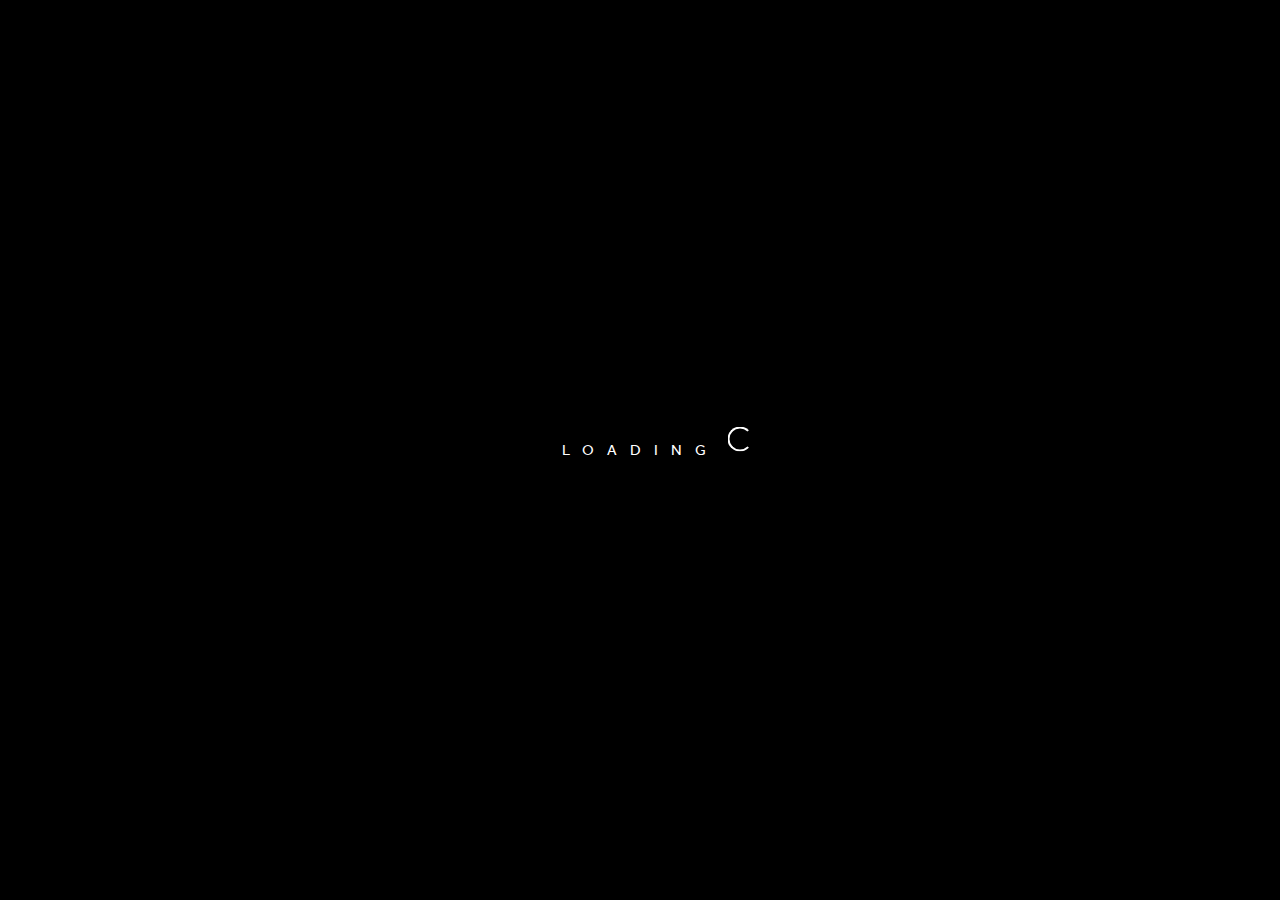
==== gallery_grid_icons.html @ 1e4414eb "JD: First commit" ====
<!DOCTYPE HTML>
<!--[if lt IE 7]>      <html class="no-js lt-ie9 lt-ie8 lt-ie7"> <![endif]-->
<!--[if IE 7]>         <html class="no-js lt-ie9 lt-ie8"> <![endif]-->
<!--[if IE 8]>         <html class="no-js lt-ie9"> <![endif]-->
<!--[if gt IE 8]><!--> <html class="no-js"> <!--<![endif]-->

<!-- Begin Head -->
<head>

    <meta charset="utf-8">
    <title>Uno Photography</title>

    <!-- Begin Meta Tags -->
    <meta name="viewport" content="width=device-width, initial-scale=1.0, maximum-scale=1.0, user-scalable=no" />
    <meta name="description" content="A Photography Template by CodeSymbol"/>
    <meta name="keywords" content="HTML, CSS, JavaScript, Responsive, Photography"/>
    <meta name="author" content="CodeSymbol"/>
    <!-- End Meta Tags -->

    <link rel="icon" href="images/favicon.ico" />

    <!-- Begin Stylesheets -->
    <link type="text/css" rel="stylesheet" href="css/reset.css">
    <link type="text/css" rel="stylesheet" href="includes/entypo/style.css">
    <link type="text/css" rel="stylesheet" href="includes/icomoon/style.css">
    <link type="text/css" rel="stylesheet" href="includes/font_awesome/font-awesome.css">
    <link type="text/css" rel="stylesheet" href="includes/cosy/style.css">
    <link type="text/css" rel="stylesheet" href="js/jquery-ui/jquery-ui-1.10.3.custom.min.css">
    <link type="text/css" rel="stylesheet" href="js/flexslider/style.css">
    <link type="text/css" rel="stylesheet" href="js/Magnific-Popup/magnific-popup.css">
    <link type="text/css" rel="stylesheet" href="js/mb.YTPlayer/css/YTPlayer.css">
    <link type="text/css" rel="stylesheet" href="css/animate.min.css">
    <link type="text/css" rel="stylesheet" href="css/dark.css">
    <!-- End Stylesheets -->


</head>
<!-- End Head -->


<!-- Begin Body -->
<body>

    <!-- Begin Loader -->
    <div class="loader" data-background-color="#000000" data-text-color="#ffffff">
        <p>LOADING</p>
        <span class="circle"></span>
    </div>
    <!-- End Loader -->

    <!-- Begin Header -->
    <header>

        <a href="index.html" class="logo-container">
            <p>TILTED TRIPODS</p>
        </a>

        <nav>
            <ul>
                <li>
                    <a href="index.html" class="active">HOME</a>
                </li>
                <li>
                    <a href="gallery_grid_icons.html">
                        PORTFOLIO
                    </a>
                </li>
                <li><a href="page_about_us.html">ABOUT US</a></li>
                <li>
                    <a href="#">
                        PACKAGES
                    </a>
                </li>
                <li>
                    <a href="page_shortcodes.html">SHORTCODES</a>
                </li>
            </ul>
        </nav>

        <a href="#" class="mobile-navigation icon3-list2"></a>

    </header>
    <!-- End Header -->


    <!-- Begin Content -->
    <div class="main-container with-padding">

        <!-- Begin Wrapper -->
        <div class="wrapper">

            <!-- Begin Inner Wrapper -->
            <div class="inner-wrapper">

                <!-- Begin Gallery -->
                <div class="gallery-images grid style-icons high-space">

                    <div class="row">

                        <div class="col full">

                            <div class="filters clearfix">

                                <p>FILTERS</p>
                                <a href="#" data-filter="*" class="active">ALL</a>
                                <a href="#" data-filter=".filter-indoors">STUDIO</a>
                                <a href="#" data-filter=".filter-outdoors">OUTDOORS</a>
                                <a href="#" data-filter=".filter-models">TODDLERS</a>
                                <a href="#" data-filter=".filter-portraits">NEWBORN</a>

                            </div>
                            
                        </div>

                    </div>

                    <div class="images clearfix cols-4">

                        <div class="img filter-outdoors filter-models filter-fashion">

                            <div class="img-cont">
                                
                                <img class="lazy" data-original="images/portfolio/photo7.jpg" alt="" data-width="470" data-height="375">

                                <div class="overlay">

                                    <a href="images/portfolio/photo7.jpg" class="preview icon4-eyeball5" rel="gallery"></a>
                                    <span class="separator"></span>
                                    <a href="#" class="love icon1-heart-empty"></a>
                                    <a href="#" class="love-2 icon1-heart"></a>

                                </div>

                            </div>

                        </div>

                        <div class="img filter-indoors filter-models">

                            <div class="img-cont">

                                <img class="lazy" data-original="images/portfolio/photo1.jpg" alt="" data-width="470" data-height="375">

                                <div class="overlay">

                                    <a href="images/portfolio/photo1.jpg" class="preview icon4-eyeball5" rel="gallery"></a>
                                    <span class="separator"></span>
                                    <a href="#" class="love icon1-heart-empty"></a>
                                    <a href="#" class="love-2 icon1-heart"></a>

                                </div>

                            </div>

                        </div>

                        <div class="img filter-indoors filter-models">

                            <div class="img-cont">
                                
                                <img class="lazy" data-original="images/portfolio/photo2.jpg" alt="" data-width="470" data-height="375">

                                <div class="overlay">

                                    <a href="images/portfolio/photo2.jpg" class="preview icon4-eyeball5" rel="gallery"></a>
                                    <span class="separator"></span>
                                    <a href="#" class="love icon1-heart-empty"></a>
                                    <a href="#" class="love-2 icon1-heart"></a>

                                </div>

                            </div>

                        </div>

                        <div class="img filter-outdoors">

                            <div class="img-cont">
                                
                                <img class="lazy" data-original="images/portfolio/photo3.jpg" alt="" data-width="470" data-height="375">

                                <div class="overlay">

                                    <a href="images/portfolio/photo3.jpg" class="preview icon4-eyeball5" rel="gallery"></a>
                                    <span class="separator"></span>
                                    <a href="#" class="love icon1-heart-empty"></a>
                                    <a href="#" class="love-2 icon1-heart"></a>

                                </div>

                            </div>

                        </div>

                        <div class="img filter-indoors filter-models">

                            <div class="img-cont">
                                
                                <img class="lazy" data-original="images/portfolio/photo4.jpg" alt="" data-width="470" data-height="375">

                                <div class="overlay">

                                    <a href="images/portfolio/photo4.jpg" class="preview icon4-eyeball5" rel="gallery"></a>
                                    <span class="separator"></span>
                                    <a href="#" class="love icon1-heart-empty"></a>
                                    <a href="#" class="love-2 icon1-heart"></a>

                                </div>

                            </div>

                        </div>

                        <div class="img filter-indoors filter-models">

                            <div class="img-cont">
                                
                                <img class="lazy" data-original="images/portfolio/photo5.jpg" alt="" data-width="470" data-height="375">

                                <div class="overlay">

                                    <a href="images/portfolio/photo5.jpg" class="preview icon4-eyeball5" rel="gallery"></a>
                                    <span class="separator"></span>
                                    <a href="#" class="love icon1-heart-empty"></a>
                                    <a href="#" class="love-2 icon1-heart"></a>

                                </div>

                            </div>

                        </div>

                        <div class="img filter-indoors filter-portraits">

                            <div class="img-cont">
                                
                                <img class="lazy" data-original="images/portfolio/photo6.jpg" alt="" data-width="470" data-height="375">

                                <div class="overlay">

                                    <a href="images/portfolio/photo6.jpg" class="preview icon4-eyeball5" rel="gallery"></a>
                                    <span class="separator"></span>
                                    <a href="#" class="love icon1-heart-empty"></a>
                                    <a href="#" class="love-2 icon1-heart"></a>

                                </div>

                            </div>

                        </div>

                    </div>

                </div>
                <!-- End Gallery -->

            </div>
            <!-- End Inner Wrapper -->

        </div>
        <!-- End Wrapper -->

    </div>
    <!-- End Content -->


    <!-- Begin Footer -->
    <footer>

        <p class="copyrights">© UNO PHOTOGRAPHY | ALL RIGHTS RESERVED</p>

        <div class="social-networks clearfix">
            <a href="#">
                <span>FACEBOOK</span>
                <i class="facebook-icon icon1-facebook"></i>
            </a>
            <a href="#">
                <span>TWITTER</span>
                <i class="twitter-icon icon1-twitter"></i>
            </a>
            <a href="#">
                <span>PINTEREST</span>
                <i class="pinterest-icon icon3-pinterest"></i>
            </a>
            <a href="#">
                <span>INSTAGRAM</span>
                <i class="instagram-icon icon3-instagram"></i>
            </a>
        </div>

    </footer>
    <!-- End Footer -->


    <!-- Begin JavaScript -->
    <script type="text/javascript" src="js/jquery-1.11.3.min.js"></script>
    <script type="text/javascript" src="js/migrate-1.2.1.min.js"></script>
    <script type="text/javascript" src="js/modernizr-respond.js"></script>
<script type="text/javascript" src="js/cookie.js"></script>
    <script type="text/javascript" src="js/retina.js"></script>
    <script type="text/javascript" src="js/jquery-ui/jquery-ui.min.js"></script>
    <script type="text/javascript" src="js/scrollTo-min.js"></script>
    <script type="text/javascript" src="js/easing.1.3.js"></script>
    <script type="text/javascript" src="js/appear.js"></script>
    <script type="text/javascript" src="js/imagesloaded.pkgd.min.js"></script>
    <script type="text/javascript" src="js/jflickrfeed.min.js"></script>
    <script type="text/javascript" src="js/flexslider/flexslider.min.js"></script>
    <script type="text/javascript" src="js/isotope.min.js"></script>
    <script type="text/javascript" src="js/queryloader2.min.js"></script>
    <script type="text/javascript" src="js/gmap.min.js"></script>
    <script type="text/javascript" src="js/nicescroll.min.js"></script>
    <script type="text/javascript" src="js/fitvids.js"></script>
    <script type="text/javascript" src="js/Magnific-Popup/magnific-popup.min.js"></script>
    <script type="text/javascript" src="js/mb.YTPlayer/inc/mb.YTPlayer.js"></script>
    <script type="text/javascript" src="js/mousewheel.min.js"></script>
    <script type="text/javascript" src="js/lazyload.min.js"></script>
    <script type="text/javascript" src="js/scripts.js"></script>
    <!-- End JavaScript -->


</body>
<!-- End Body -->

</html>
---- includes/entypo/style.css ----
@font-face {
	font-family: 'entypo';
	src:url('fonts/entypo.eot');
	src:url('fonts/entypo.eot?#iefix') format('embedded-opentype'),
		url('fonts/entypo.ttf') format('truetype'),
		url('fonts/entypo.woff') format('woff'),
		url('fonts/entypo.svg#entypo') format('svg');
	font-weight: normal;
	font-style: normal;
}

[class^="icon3-"], [class*=" icon3-"] {
	font-family: 'entypo';
	speak: none;
	font-style: normal;
	font-weight: normal;
	font-variant: normal;
	text-transform: none;
	line-height: 1;

	/* Better Font Rendering =========== */
	-webkit-font-smoothing: antialiased;
	-moz-osx-font-smoothing: grayscale;
}

.icon3-phone:before {
	content: "\e603";
}
.icon3-mobile:before {
	content: "\e604";
}
.icon3-mouse:before {
	content: "\e605";
}
.icon3-directions:before {
	content: "\e606";
}
.icon3-mail:before {
	content: "\e607";
}
.icon3-paperplane:before {
	content: "\e608";
}
.icon3-pencil:before {
	content: "\e609";
}
.icon3-feather:before {
	content: "\e60a";
}
.icon3-paperclip:before {
	content: "\e60b";
}
.icon3-drawer:before {
	content: "\e60c";
}
.icon3-reply:before {
	content: "\e60d";
}
.icon3-reply-all:before {
	content: "\e60e";
}
.icon3-forward:before {
	content: "\e60f";
}
.icon3-user:before {
	content: "\e610";
}
.icon3-users:before {
	content: "\e611";
}
.icon3-user-add:before {
	content: "\e612";
}
.icon3-vcard:before {
	content: "\e613";
}
.icon3-export:before {
	content: "\e614";
}
.icon3-location:before {
	content: "\e615";
}
.icon3-map:before {
	content: "\e616";
}
.icon3-compass:before {
	content: "\e617";
}
.icon3-location2:before {
	content: "\e618";
}
.icon3-target:before {
	content: "\e619";
}
.icon3-share:before {
	content: "\e61a";
}
.icon3-sharable:before {
	content: "\e61b";
}
.icon3-heart:before {
	content: "\e61c";
}
.icon3-heart2:before {
	content: "\e61d";
}
.icon3-star:before {
	content: "\e61e";
}
.icon3-star2:before {
	content: "\e61f";
}
.icon3-thumbs-up:before {
	content: "\e620";
}
.icon3-thumbs-down:before {
	content: "\e621";
}
.icon3-chat:before {
	content: "\e622";
}
.icon3-comment:before {
	content: "\e623";
}
.icon3-quote:before {
	content: "\e624";
}
.icon3-house:before {
	content: "\e625";
}
.icon3-popup:before {
	content: "\e626";
}
.icon3-search:before {
	content: "\e627";
}
.icon3-flashlight:before {
	content: "\e628";
}
.icon3-printer:before {
	content: "\e629";
}
.icon3-bell:before {
	content: "\e62a";
}
.icon3-link:before {
	content: "\e62b";
}
.icon3-flag:before {
	content: "\e62c";
}
.icon3-cog:before {
	content: "\e62d";
}
.icon3-tools:before {
	content: "\e62e";
}
.icon3-trophy:before {
	content: "\e62f";
}
.icon3-tag:before {
	content: "\e630";
}
.icon3-camera:before {
	content: "\e631";
}
.icon3-megaphone:before {
	content: "\e632";
}
.icon3-moon:before {
	content: "\e633";
}
.icon3-palette:before {
	content: "\e634";
}
.icon3-leaf:before {
	content: "\e635";
}
.icon3-music:before {
	content: "\e636";
}
.icon3-music2:before {
	content: "\e637";
}
.icon3-new:before {
	content: "\e638";
}
.icon3-graduation:before {
	content: "\e639";
}
.icon3-book:before {
	content: "\e63a";
}
.icon3-newspaper:before {
	content: "\e63b";
}
.icon3-bag:before {
	content: "\e63c";
}
.icon3-airplane:before {
	content: "\e63d";
}
.icon3-lifebuoy:before {
	content: "\e63e";
}
.icon3-eye:before {
	content: "\e63f";
}
.icon3-clock:before {
	content: "\e640";
}
.icon3-microphone:before {
	content: "\e641";
}
.icon3-calendar:before {
	content: "\e642";
}
.icon3-bolt:before {
	content: "\e643";
}
.icon3-thunder:before {
	content: "\e644";
}
.icon3-droplet:before {
	content: "\e645";
}
.icon3-cd:before {
	content: "\e646";
}
.icon3-briefcase:before {
	content: "\e647";
}
.icon3-air:before {
	content: "\e648";
}
.icon3-hourglass:before {
	content: "\e649";
}
.icon3-gauge:before {
	content: "\e64a";
}
.icon3-language:before {
	content: "\e64b";
}
.icon3-network:before {
	content: "\e64c";
}
.icon3-key:before {
	content: "\e64d";
}
.icon3-battery:before {
	content: "\e64e";
}
.icon3-bucket:before {
	content: "\e64f";
}
.icon3-magnet:before {
	content: "\e650";
}
.icon3-drive:before {
	content: "\e651";
}
.icon3-cup:before {
	content: "\e652";
}
.icon3-rocket:before {
	content: "\e653";
}
.icon3-brush:before {
	content: "\e654";
}
.icon3-suitcase:before {
	content: "\e602";
}
.icon3-cone:before {
	content: "\e655";
}
.icon3-earth:before {
	content: "\e656";
}
.icon3-keyboard:before {
	content: "\e657";
}
.icon3-browser:before {
	content: "\e658";
}
.icon3-publish:before {
	content: "\e659";
}
.icon3-progress-3:before {
	content: "\e65a";
}
.icon3-progress-2:before {
	content: "\e65b";
}
.icon3-brogress-1:before {
	content: "\e65c";
}
.icon3-progress-0:before {
	content: "\e65d";
}
.icon3-sun:before {
	content: "\e65e";
}
.icon3-sun2:before {
	content: "\e65f";
}
.icon3-adjust:before {
	content: "\e660";
}
.icon3-code:before {
	content: "\e661";
}
.icon3-screen:before {
	content: "\e662";
}
.icon3-infinity:before {
	content: "\e663";
}
.icon3-light-bulb:before {
	content: "\e664";
}
.icon3-credit-card:before {
	content: "\e665";
}
.icon3-database:before {
	content: "\e666";
}
.icon3-voicemail:before {
	content: "\e667";
}
.icon3-clipboard:before {
	content: "\e668";
}
.icon3-cart:before {
	content: "\e669";
}
.icon3-box:before {
	content: "\e66a";
}
.icon3-ticket:before {
	content: "\e66b";
}
.icon3-rss:before {
	content: "\e66c";
}
.icon3-signal:before {
	content: "\e66d";
}
.icon3-thermometer:before {
	content: "\e66e";
}
.icon3-droplets:before {
	content: "\e66f";
}
.icon3-uniE670:before {
	content: "\e670";
}
.icon3-statistics:before {
	content: "\e671";
}
.icon3-pie:before {
	content: "\e672";
}
.icon3-bars:before {
	content: "\e673";
}
.icon3-graph:before {
	content: "\e674";
}
.icon3-lock:before {
	content: "\e675";
}
.icon3-lock-open:before {
	content: "\e676";
}
.icon3-logout:before {
	content: "\e677";
}
.icon3-login:before {
	content: "\e678";
}
.icon3-checkmark:before {
	content: "\e679";
}
.icon3-cross:before {
	content: "\e67a";
}
.icon3-minus:before {
	content: "\e67b";
}
.icon3-plus:before {
	content: "\e67c";
}
.icon3-cross2:before {
	content: "\e67d";
}
.icon3-minus2:before {
	content: "\e67e";
}
.icon3-plus2:before {
	content: "\e67f";
}
.icon3-cross3:before {
	content: "\e680";
}
.icon3-minus3:before {
	content: "\e681";
}
.icon3-plus3:before {
	content: "\e682";
}
.icon3-erase:before {
	content: "\e683";
}
.icon3-blocked:before {
	content: "\e684";
}
.icon3-info:before {
	content: "\e685";
}
.icon3-info2:before {
	content: "\e686";
}
.icon3-question:before {
	content: "\e687";
}
.icon3-help:before {
	content: "\e688";
}
.icon3-warning:before {
	content: "\e689";
}
.icon3-cycle:before {
	content: "\e68a";
}
.icon3-cw:before {
	content: "\e68b";
}
.icon3-ccw:before {
	content: "\e68c";
}
.icon3-shuffle:before {
	content: "\e68d";
}
.icon3-arrow:before {
	content: "\e68e";
}
.icon3-arrow2:before {
	content: "\e68f";
}
.icon3-retweet:before {
	content: "\e690";
}
.icon3-loop:before {
	content: "\e691";
}
.icon3-history:before {
	content: "\e692";
}
.icon3-back:before {
	content: "\e693";
}
.icon3-switch:before {
	content: "\e694";
}
.icon3-list:before {
	content: "\e695";
}
.icon3-add-to-list:before {
	content: "\e696";
}
.icon3-layout:before {
	content: "\e697";
}
.icon3-list2:before {
	content: "\e698";
}
.icon3-text:before {
	content: "\e699";
}
.icon3-text2:before {
	content: "\e69a";
}
.icon3-document:before {
	content: "\e69b";
}
.icon3-docs:before {
	content: "\e69c";
}
.icon3-landscape:before {
	content: "\e69d";
}
.icon3-pictures:before {
	content: "\e69e";
}
.icon3-video:before {
	content: "\e69f";
}
.icon3-music3:before {
	content: "\e6a0";
}
.icon3-folder:before {
	content: "\e6a1";
}
.icon3-archive:before {
	content: "\e6a2";
}
.icon3-trash:before {
	content: "\e6a3";
}
.icon3-upload:before {
	content: "\e6a4";
}
.icon3-download:before {
	content: "\e6a5";
}
.icon3-disk:before {
	content: "\e6a6";
}
.icon3-install:before {
	content: "\e6a7";
}
.icon3-cloud:before {
	content: "\e6a8";
}
.icon3-upload2:before {
	content: "\e6a9";
}
.icon3-bookmark:before {
	content: "\e6aa";
}
.icon3-bookmarks:before {
	content: "\e6ab";
}
.icon3-book2:before {
	content: "\e6ac";
}
.icon3-play:before {
	content: "\e6ad";
}
.icon3-pause:before {
	content: "\e6ae";
}
.icon3-record:before {
	content: "\e6af";
}
.icon3-stop:before {
	content: "\e6b0";
}
.icon3-next:before {
	content: "\e6b1";
}
.icon3-previous:before {
	content: "\e6b2";
}
.icon3-first:before {
	content: "\e6b3";
}
.icon3-last:before {
	content: "\e6b4";
}
.icon3-resize-enlarge:before {
	content: "\e6b5";
}
.icon3-resize-shrink:before {
	content: "\e6b6";
}
.icon3-volume:before {
	content: "\e6b7";
}
.icon3-sound:before {
	content: "\e6b8";
}
.icon3-mute:before {
	content: "\e6b9";
}
.icon3-flow-cascade:before {
	content: "\e6ba";
}
.icon3-flow-branch:before {
	content: "\e6bb";
}
.icon3-flow-tree:before {
	content: "\e6bc";
}
.icon3-flow-line:before {
	content: "\e6bd";
}
.icon3-flow-parallel:before {
	content: "\e6be";
}
.icon3-arrow-left:before {
	content: "\e6bf";
}
.icon3-arrow-down:before {
	content: "\e6c0";
}
.icon3-arrow-up--upload:before {
	content: "\e6c1";
}
.icon3-arrow-right:before {
	content: "\e6c2";
}
.icon3-arrow-left2:before {
	content: "\e6c3";
}
.icon3-arrow-down2:before {
	content: "\e6c4";
}
.icon3-arrow-up:before {
	content: "\e6c5";
}
.icon3-arrow-right2:before {
	content: "\e6c6";
}
.icon3-arrow-left3:before {
	content: "\e6c7";
}
.icon3-arrow-down3:before {
	content: "\e6c8";
}
.icon3-arrow-up2:before {
	content: "\e6c9";
}
.icon3-arrow-right3:before {
	content: "\e6ca";
}
.icon3-arrow-left4:before {
	content: "\e6cb";
}
.icon3-arrow-down4:before {
	content: "\e6cc";
}
.icon3-arrow-up3:before {
	content: "\e6cd";
}
.icon3-arrow-right4:before {
	content: "\e6ce";
}
.icon3-arrow-left5:before {
	content: "\e6cf";
}
.icon3-arrow-down5:before {
	content: "\e6d0";
}
.icon3-arrow-up4:before {
	content: "\e6d1";
}
.icon3-arrow-right5:before {
	content: "\e6d2";
}
.icon3-arrow-left6:before {
	content: "\e6d3";
}
.icon3-arrow-down6:before {
	content: "\e6d4";
}
.icon3-arrow-up5:before {
	content: "\e6d5";
}
.icon3-arrow-right6:before {
	content: "\e6d6";
}
.icon3-arrow-left7:before {
	content: "\e6d7";
}
.icon3-arrow-down7:before {
	content: "\e6d8";
}
.icon3-arrow-up6:before {
	content: "\e6d9";
}
.icon3-uniE6DA:before {
	content: "\e6da";
}
.icon3-arrow-left8:before {
	content: "\e6db";
}
.icon3-arrow-down8:before {
	content: "\e6dc";
}
.icon3-arrow-up7:before {
	content: "\e6dd";
}
.icon3-arrow-right7:before {
	content: "\e6de";
}
.icon3-menu:before {
	content: "\e6df";
}
.icon3-ellipsis:before {
	content: "\e6e0";
}
.icon3-dots:before {
	content: "\e6e1";
}
.icon3-dot:before {
	content: "\e6e2";
}
.icon3-cc:before {
	content: "\e6e3";
}
.icon3-cc-by:before {
	content: "\e6e4";
}
.icon3-cc-nc:before {
	content: "\e6e5";
}
.icon3-cc-nc-eu:before {
	content: "\e6e6";
}
.icon3-cc-nc-jp:before {
	content: "\e6e7";
}
.icon3-cc-sa:before {
	content: "\e6e8";
}
.icon3-cc-nd:before {
	content: "\e6e9";
}
.icon3-cc-pd:before {
	content: "\e6ea";
}
.icon3-cc-zero:before {
	content: "\e6eb";
}
.icon3-cc-share:before {
	content: "\e6ec";
}
.icon3-cc-share2:before {
	content: "\e6ed";
}
.icon3-daniel-bruce:before {
	content: "\e6ee";
}
.icon3-daniel-bruce2:before {
	content: "\e6ef";
}
.icon3-github:before {
	content: "\e6f0";
}
.icon3-github2:before {
	content: "\e6f1";
}
.icon3-flickr:before {
	content: "\e6f2";
}
.icon3-flickr2:before {
	content: "\e6f3";
}
.icon3-vimeo:before {
	content: "\e6f4";
}
.icon3-vimeo2:before {
	content: "\e6f5";
}
.icon3-twitter:before {
	content: "\e6f6";
}
.icon3-twitter2:before {
	content: "\e6f7";
}
.icon3-facebook:before {
	content: "\e6f8";
}
.icon3-facebook2:before {
	content: "\e6f9";
}
.icon3-facebook3:before {
	content: "\e6fa";
}
.icon3-googleplus:before {
	content: "\e6fb";
}
.icon3-googleplus2:before {
	content: "\e6fc";
}
.icon3-pinterest:before {
	content: "\e6fd";
}
.icon3-pinterest2:before {
	content: "\e6fe";
}
.icon3-tumblr:before {
	content: "\e6ff";
}
.icon3-tumblr2:before {
	content: "\e700";
}
.icon3-linkedin:before {
	content: "\e701";
}
.icon3-linkedin2:before {
	content: "\e702";
}
.icon3-dribbble:before {
	content: "\e703";
}
.icon3-dribbble2:before {
	content: "\e704";
}
.icon3-stumbleupon:before {
	content: "\e705";
}
.icon3-stumbleupon2:before {
	content: "\e706";
}
.icon3-lastfm:before {
	content: "\e707";
}
.icon3-lastfm2:before {
	content: "\e708";
}
.icon3-rdio:before {
	content: "\e709";
}
.icon3-rdio2:before {
	content: "\e70a";
}
.icon3-spotify:before {
	content: "\e70b";
}
.icon3-spotify2:before {
	content: "\e70c";
}
.icon3-qq:before {
	content: "\e70d";
}
.icon3-instagram:before {
	content: "\e70e";
}
.icon3-dropbox:before {
	content: "\e70f";
}
.icon3-evernote:before {
	content: "\e710";
}
.icon3-flattr:before {
	content: "\e711";
}
.icon3-skype:before {
	content: "\e712";
}
.icon3-skype2:before {
	content: "\e713";
}
.icon3-renren:before {
	content: "\e714";
}
.icon3-sina-weibo:before {
	content: "\e715";
}
.icon3-paypal:before {
	content: "\e716";
}
.icon3-picasa:before {
	content: "\e717";
}
.icon3-soundcloud:before {
	content: "\e718";
}
.icon3-mixi:before {
	content: "\e719";
}
.icon3-behance:before {
	content: "\e71a";
}
.icon3-circles:before {
	content: "\e71b";
}
.icon3-vk:before {
	content: "\e71c";
}
.icon3-smashing:before {
	content: "\e71d";
}
---- includes/icomoon/style.css ----
@font-face {
	font-family: 'icomoon';
	src:url('fonts/icomoon.eot');
	src:url('fonts/icomoon.eot?#iefix') format('embedded-opentype'),
		url('fonts/icomoon.ttf') format('truetype'),
		url('fonts/icomoon.woff') format('woff'),
		url('fonts/icomoon.svg#icomoon') format('svg');
	font-weight: normal;
	font-style: normal;
}

[class^="icon2-"], [class*=" icon2-"] {
	font-family: 'icomoon';
	speak: none;
	font-style: normal;
	font-weight: normal;
	font-variant: normal;
	text-transform: none;
	line-height: 1;

	/* Better Font Rendering =========== */
	-webkit-font-smoothing: antialiased;
	-moz-osx-font-smoothing: grayscale;
}

.icon2-home:before {
	content: "\e602";
}
.icon2-home2:before {
	content: "\e603";
}
.icon2-home3:before {
	content: "\e604";
}
.icon2-office:before {
	content: "\e605";
}
.icon2-newspaper:before {
	content: "\e606";
}
.icon2-pencil:before {
	content: "\e607";
}
.icon2-pencil2:before {
	content: "\e608";
}
.icon2-quill:before {
	content: "\e609";
}
.icon2-pen:before {
	content: "\e60a";
}
.icon2-blog:before {
	content: "\e60b";
}
.icon2-droplet:before {
	content: "\e60c";
}
.icon2-paint-format:before {
	content: "\e60d";
}
.icon2-image:before {
	content: "\e60e";
}
.icon2-image2:before {
	content: "\e60f";
}
.icon2-images:before {
	content: "\e610";
}
.icon2-camera:before {
	content: "\e611";
}
.icon2-music:before {
	content: "\e612";
}
.icon2-headphones:before {
	content: "\e613";
}
.icon2-play:before {
	content: "\e614";
}
.icon2-film:before {
	content: "\e615";
}
.icon2-camera2:before {
	content: "\e616";
}
.icon2-dice:before {
	content: "\e617";
}
.icon2-pacman:before {
	content: "\e618";
}
.icon2-spades:before {
	content: "\e619";
}
.icon2-clubs:before {
	content: "\e61a";
}
.icon2-diamonds:before {
	content: "\e61b";
}
.icon2-pawn:before {
	content: "\e61c";
}
.icon2-bullhorn:before {
	content: "\e61d";
}
.icon2-connection:before {
	content: "\e61e";
}
.icon2-podcast:before {
	content: "\e61f";
}
.icon2-feed:before {
	content: "\e620";
}
.icon2-book:before {
	content: "\e621";
}
.icon2-books:before {
	content: "\e622";
}
.icon2-library:before {
	content: "\e623";
}
.icon2-file:before {
	content: "\e624";
}
.icon2-profile:before {
	content: "\e625";
}
.icon2-file2:before {
	content: "\e626";
}
.icon2-file3:before {
	content: "\e627";
}
.icon2-file4:before {
	content: "\e628";
}
.icon2-copy:before {
	content: "\e629";
}
.icon2-copy2:before {
	content: "\e62a";
}
.icon2-copy3:before {
	content: "\e62b";
}
.icon2-paste:before {
	content: "\e62c";
}
.icon2-paste2:before {
	content: "\e62d";
}
.icon2-paste3:before {
	content: "\e62e";
}
.icon2-stack:before {
	content: "\e62f";
}
.icon2-folder:before {
	content: "\e630";
}
.icon2-folder-open:before {
	content: "\e631";
}
.icon2-tag:before {
	content: "\e632";
}
.icon2-tags:before {
	content: "\e633";
}
.icon2-barcode:before {
	content: "\e634";
}
.icon2-qrcode:before {
	content: "\e635";
}
.icon2-ticket:before {
	content: "\e636";
}
.icon2-cart:before {
	content: "\e637";
}
.icon2-cart2:before {
	content: "\e638";
}
.icon2-cart3:before {
	content: "\e639";
}
.icon2-coin:before {
	content: "\e63a";
}
.icon2-credit:before {
	content: "\e63b";
}
.icon2-calculate:before {
	content: "\e63c";
}
.icon2-support:before {
	content: "\e63d";
}
.icon2-phone:before {
	content: "\e63e";
}
.icon2-phone-hang-up:before {
	content: "\e63f";
}
.icon2-address-book:before {
	content: "\e640";
}
.icon2-notebook:before {
	content: "\e641";
}
.icon2-envelop:before {
	content: "\e642";
}
.icon2-pushpin:before {
	content: "\e643";
}
.icon2-location:before {
	content: "\e644";
}
.icon2-location2:before {
	content: "\e645";
}
.icon2-compass:before {
	content: "\e646";
}
.icon2-map:before {
	content: "\e647";
}
.icon2-map2:before {
	content: "\e648";
}
.icon2-history:before {
	content: "\e649";
}
.icon2-clock:before {
	content: "\e64a";
}
.icon2-clock2:before {
	content: "\e64b";
}
.icon2-alarm:before {
	content: "\e64c";
}
.icon2-alarm2:before {
	content: "\e64d";
}
.icon2-bell:before {
	content: "\e64e";
}
.icon2-stopwatch:before {
	content: "\e64f";
}
.icon2-calendar:before {
	content: "\e650";
}
.icon2-calendar2:before {
	content: "\e651";
}
.icon2-print:before {
	content: "\e652";
}
.icon2-keyboard:before {
	content: "\e653";
}
.icon2-screen:before {
	content: "\e654";
}
.icon2-laptop:before {
	content: "\e655";
}
.icon2-mobile:before {
	content: "\e656";
}
.icon2-mobile2:before {
	content: "\e657";
}
.icon2-tablet:before {
	content: "\e658";
}
.icon2-tv:before {
	content: "\e659";
}
.icon2-cabinet:before {
	content: "\e65a";
}
.icon2-drawer:before {
	content: "\e65b";
}
.icon2-drawer2:before {
	content: "\e65c";
}
.icon2-drawer3:before {
	content: "\e65d";
}
.icon2-box-add:before {
	content: "\e65e";
}
.icon2-box-remove:before {
	content: "\e65f";
}
.icon2-download:before {
	content: "\e660";
}
.icon2-upload:before {
	content: "\e661";
}
.icon2-disk:before {
	content: "\e662";
}
.icon2-storage:before {
	content: "\e663";
}
.icon2-undo:before {
	content: "\e664";
}
.icon2-redo:before {
	content: "\e665";
}
.icon2-flip:before {
	content: "\e666";
}
.icon2-flip2:before {
	content: "\e667";
}
.icon2-undo2:before {
	content: "\e668";
}
.icon2-redo2:before {
	content: "\e669";
}
.icon2-forward:before {
	content: "\e66a";
}
.icon2-reply:before {
	content: "\e66b";
}
.icon2-bubble:before {
	content: "\e66c";
}
.icon2-bubbles:before {
	content: "\e66d";
}
.icon2-bubbles2:before {
	content: "\e66e";
}
.icon2-bubble2:before {
	content: "\e66f";
}
.icon2-bubbles3:before {
	content: "\e670";
}
.icon2-bubbles4:before {
	content: "\e671";
}
.icon2-user:before {
	content: "\e672";
}
.icon2-users:before {
	content: "\e673";
}
.icon2-user2:before {
	content: "\e674";
}
.icon2-users2:before {
	content: "\e675";
}
.icon2-user3:before {
	content: "\e676";
}
.icon2-user4:before {
	content: "\e677";
}
.icon2-quotes-left:before {
	content: "\e678";
}
.icon2-busy:before {
	content: "\e679";
}
.icon2-spinner:before {
	content: "\e67a";
}
.icon2-spinner2:before {
	content: "\e67b";
}
.icon2-spinner3:before {
	content: "\e67c";
}
.icon2-spinner4:before {
	content: "\e67d";
}
.icon2-spinner5:before {
	content: "\e67e";
}
.icon2-spinner6:before {
	content: "\e67f";
}
.icon2-binoculars:before {
	content: "\e680";
}
.icon2-search:before {
	content: "\e681";
}
.icon2-zoom-in:before {
	content: "\e682";
}
.icon2-zoom-out:before {
	content: "\e683";
}
.icon2-expand:before {
	content: "\e684";
}
.icon2-contract:before {
	content: "\e685";
}
.icon2-expand2:before {
	content: "\e686";
}
.icon2-contract2:before {
	content: "\e687";
}
.icon2-key:before {
	content: "\e688";
}
.icon2-key2:before {
	content: "\e689";
}
.icon2-lock:before {
	content: "\e68a";
}
.icon2-lock2:before {
	content: "\e68b";
}
.icon2-unlocked:before {
	content: "\e68c";
}
.icon2-wrench:before {
	content: "\e68d";
}
.icon2-settings:before {
	content: "\e68e";
}
.icon2-equalizer:before {
	content: "\e68f";
}
.icon2-cog:before {
	content: "\e690";
}
.icon2-cogs:before {
	content: "\e691";
}
.icon2-cog2:before {
	content: "\e692";
}
.icon2-hammer:before {
	content: "\e693";
}
.icon2-wand:before {
	content: "\e694";
}
.icon2-aid:before {
	content: "\e695";
}
.icon2-bug:before {
	content: "\e696";
}
.icon2-pie:before {
	content: "\e697";
}
.icon2-stats:before {
	content: "\e698";
}
.icon2-bars:before {
	content: "\e699";
}
.icon2-bars2:before {
	content: "\e69a";
}
.icon2-gift:before {
	content: "\e69b";
}
.icon2-trophy:before {
	content: "\e69c";
}
.icon2-glass:before {
	content: "\e69d";
}
.icon2-mug:before {
	content: "\e69e";
}
.icon2-food:before {
	content: "\e69f";
}
.icon2-leaf:before {
	content: "\e6a0";
}
.icon2-rocket:before {
	content: "\e6a1";
}
.icon2-meter:before {
	content: "\e6a2";
}
.icon2-meter2:before {
	content: "\e6a3";
}
.icon2-dashboard:before {
	content: "\e6a4";
}
.icon2-hammer2:before {
	content: "\e6a5";
}
.icon2-fire:before {
	content: "\e6a6";
}
.icon2-lab:before {
	content: "\e6a7";
}
.icon2-magnet:before {
	content: "\e6a8";
}
.icon2-remove:before {
	content: "\e6a9";
}
.icon2-remove2:before {
	content: "\e6aa";
}
.icon2-briefcase:before {
	content: "\e6ab";
}
.icon2-airplane:before {
	content: "\e6ac";
}
.icon2-truck:before {
	content: "\e6ad";
}
.icon2-road:before {
	content: "\e6ae";
}
.icon2-accessibility:before {
	content: "\e6af";
}
.icon2-target:before {
	content: "\e6b0";
}
.icon2-shield:before {
	content: "\e6b1";
}
.icon2-lightning:before {
	content: "\e6b2";
}
.icon2-switch:before {
	content: "\e6b3";
}
.icon2-power-cord:before {
	content: "\e6b4";
}
.icon2-signup:before {
	content: "\e6b5";
}
.icon2-list:before {
	content: "\e6b6";
}
.icon2-list2:before {
	content: "\e6b7";
}
.icon2-numbered-list:before {
	content: "\e6b8";
}
.icon2-menu:before {
	content: "\e6b9";
}
.icon2-menu2:before {
	content: "\e6ba";
}
.icon2-tree:before {
	content: "\e6bb";
}
.icon2-cloud:before {
	content: "\e6bc";
}
.icon2-cloud-download:before {
	content: "\e6bd";
}
.icon2-cloud-upload:before {
	content: "\e6be";
}
.icon2-download2:before {
	content: "\e6bf";
}
.icon2-upload2:before {
	content: "\e6c0";
}
.icon2-download3:before {
	content: "\e6c1";
}
.icon2-upload3:before {
	content: "\e6c2";
}
.icon2-globe:before {
	content: "\e6c3";
}
.icon2-earth:before {
	content: "\e6c4";
}
.icon2-link:before {
	content: "\e6c5";
}
.icon2-flag:before {
	content: "\e6c6";
}
.icon2-attachment:before {
	content: "\e6c7";
}
.icon2-eye:before {
	content: "\e6c8";
}
.icon2-eye-blocked:before {
	content: "\e6c9";
}
.icon2-eye2:before {
	content: "\e6ca";
}
.icon2-bookmark:before {
	content: "\e6cb";
}
.icon2-bookmarks:before {
	content: "\e6cc";
}
.icon2-brightness-medium:before {
	content: "\e6cd";
}
.icon2-brightness-contrast:before {
	content: "\e6ce";
}
.icon2-contrast:before {
	content: "\e6cf";
}
.icon2-star:before {
	content: "\e6d0";
}
.icon2-star2:before {
	content: "\e6d1";
}
.icon2-star3:before {
	content: "\e6d2";
}
.icon2-heart:before {
	content: "\e6d3";
}
.icon2-heart2:before {
	content: "\e6d4";
}
.icon2-heart-broken:before {
	content: "\e6d5";
}
.icon2-thumbs-up:before {
	content: "\e6d6";
}
.icon2-thumbs-up2:before {
	content: "\e6d7";
}
.icon2-happy:before {
	content: "\e6d8";
}
.icon2-happy2:before {
	content: "\e6d9";
}
.icon2-smiley:before {
	content: "\e6da";
}
.icon2-smiley2:before {
	content: "\e6db";
}
.icon2-tongue:before {
	content: "\e6dc";
}
.icon2-tongue2:before {
	content: "\e6dd";
}
.icon2-sad:before {
	content: "\e6de";
}
.icon2-sad2:before {
	content: "\e6df";
}
.icon2-wink:before {
	content: "\e6e0";
}
.icon2-wink2:before {
	content: "\e6e1";
}
.icon2-grin:before {
	content: "\e6e2";
}
.icon2-grin2:before {
	content: "\e6e3";
}
.icon2-cool:before {
	content: "\e6e4";
}
.icon2-cool2:before {
	content: "\e6e5";
}
.icon2-angry:before {
	content: "\e6e6";
}
.icon2-angry2:before {
	content: "\e6e7";
}
.icon2-evil:before {
	content: "\e6e8";
}
.icon2-evil2:before {
	content: "\e6e9";
}
.icon2-shocked:before {
	content: "\e6ea";
}
.icon2-shocked2:before {
	content: "\e6eb";
}
.icon2-confused:before {
	content: "\e6ec";
}
.icon2-confused2:before {
	content: "\e6ed";
}
.icon2-neutral:before {
	content: "\e6ee";
}
.icon2-neutral2:before {
	content: "\e6ef";
}
.icon2-wondering:before {
	content: "\e6f0";
}
.icon2-wondering2:before {
	content: "\e6f1";
}
.icon2-point-up:before {
	content: "\e6f2";
}
.icon2-point-right:before {
	content: "\e6f3";
}
.icon2-point-down:before {
	content: "\e6f4";
}
.icon2-point-left:before {
	content: "\e6f5";
}
.icon2-warning:before {
	content: "\e6f6";
}
.icon2-notification:before {
	content: "\e6f7";
}
.icon2-question:before {
	content: "\e6f8";
}
.icon2-info:before {
	content: "\e6f9";
}
.icon2-info2:before {
	content: "\e6fa";
}
.icon2-blocked:before {
	content: "\e6fb";
}
.icon2-cancel-circle:before {
	content: "\e6fc";
}
.icon2-checkmark-circle:before {
	content: "\e6fd";
}
.icon2-spam:before {
	content: "\e6fe";
}
.icon2-close:before {
	content: "\e6ff";
}
.icon2-checkmark:before {
	content: "\e700";
}
.icon2-checkmark2:before {
	content: "\e701";
}
.icon2-spell-check:before {
	content: "\e702";
}
.icon2-minus:before {
	content: "\e703";
}
.icon2-plus:before {
	content: "\e704";
}
.icon2-enter:before {
	content: "\e705";
}
.icon2-exit:before {
	content: "\e706";
}
.icon2-play2:before {
	content: "\e707";
}
.icon2-pause:before {
	content: "\e708";
}
.icon2-stop:before {
	content: "\e709";
}
.icon2-backward:before {
	content: "\e70a";
}
.icon2-forward2:before {
	content: "\e70b";
}
.icon2-play3:before {
	content: "\e70c";
}
.icon2-pause2:before {
	content: "\e70d";
}
.icon2-stop2:before {
	content: "\e70e";
}
.icon2-backward2:before {
	content: "\e70f";
}
.icon2-forward3:before {
	content: "\e710";
}
.icon2-first:before {
	content: "\e711";
}
.icon2-last:before {
	content: "\e712";
}
.icon2-previous:before {
	content: "\e713";
}
.icon2-next:before {
	content: "\e714";
}
.icon2-eject:before {
	content: "\e715";
}
.icon2-volume-high:before {
	content: "\e716";
}
.icon2-volume-medium:before {
	content: "\e717";
}
.icon2-volume-low:before {
	content: "\e718";
}
.icon2-volume-mute:before {
	content: "\e719";
}
.icon2-volume-mute2:before {
	content: "\e71a";
}
.icon2-volume-increase:before {
	content: "\e71b";
}
.icon2-volume-decrease:before {
	content: "\e71c";
}
.icon2-loop:before {
	content: "\e71d";
}
.icon2-loop2:before {
	content: "\e71e";
}
.icon2-loop3:before {
	content: "\e71f";
}
.icon2-shuffle:before {
	content: "\e720";
}
.icon2-arrow-up-left:before {
	content: "\e721";
}
.icon2-arrow-up:before {
	content: "\e722";
}
.icon2-arrow-up-right:before {
	content: "\e723";
}
.icon2-arrow-right:before {
	content: "\e724";
}
.icon2-arrow-down-right:before {
	content: "\e725";
}
.icon2-arrow-down:before {
	content: "\e726";
}
.icon2-arrow-down-left:before {
	content: "\e727";
}
.icon2-arrow-left:before {
	content: "\e728";
}
.icon2-arrow-up-left2:before {
	content: "\e729";
}
.icon2-arrow-up2:before {
	content: "\e72a";
}
.icon2-arrow-up-right2:before {
	content: "\e72b";
}
.icon2-arrow-right2:before {
	content: "\e72c";
}
.icon2-arrow-down-right2:before {
	content: "\e72d";
}
.icon2-arrow-down2:before {
	content: "\e72e";
}
.icon2-arrow-down-left2:before {
	content: "\e72f";
}
.icon2-arrow-left2:before {
	content: "\e730";
}
.icon2-arrow-up-left3:before {
	content: "\e731";
}
.icon2-arrow-up3:before {
	content: "\e732";
}
.icon2-arrow-up-right3:before {
	content: "\e733";
}
.icon2-arrow-right3:before {
	content: "\e734";
}
.icon2-arrow-down-right3:before {
	content: "\e735";
}
.icon2-arrow-down3:before {
	content: "\e736";
}
.icon2-arrow-down-left3:before {
	content: "\e737";
}
.icon2-arrow-left3:before {
	content: "\e738";
}
.icon2-tab:before {
	content: "\e739";
}
.icon2-checkbox-checked:before {
	content: "\e73a";
}
.icon2-checkbox-unchecked:before {
	content: "\e73b";
}
.icon2-checkbox-partial:before {
	content: "\e73c";
}
.icon2-radio-checked:before {
	content: "\e73d";
}
.icon2-radio-unchecked:before {
	content: "\e73e";
}
.icon2-crop:before {
	content: "\e73f";
}
.icon2-scissors:before {
	content: "\e740";
}
.icon2-filter:before {
	content: "\e741";
}
.icon2-filter2:before {
	content: "\e742";
}
.icon2-font:before {
	content: "\e743";
}
.icon2-text-height:before {
	content: "\e744";
}
.icon2-text-width:before {
	content: "\e745";
}
.icon2-bold:before {
	content: "\e746";
}
.icon2-underline:before {
	content: "\e747";
}
.icon2-italic:before {
	content: "\e748";
}
.icon2-strikethrough:before {
	content: "\e749";
}
.icon2-omega:before {
	content: "\e74a";
}
.icon2-sigma:before {
	content: "\e74b";
}
.icon2-table:before {
	content: "\e74c";
}
.icon2-table2:before {
	content: "\e74d";
}
.icon2-insert-template:before {
	content: "\e74e";
}
.icon2-pilcrow:before {
	content: "\e74f";
}
.icon2-left-toright:before {
	content: "\e750";
}
.icon2-right-toleft:before {
	content: "\e751";
}
.icon2-paragraph-left:before {
	content: "\e752";
}
.icon2-paragraph-center:before {
	content: "\e753";
}
.icon2-paragraph-right:before {
	content: "\e754";
}
.icon2-paragraph-justify:before {
	content: "\e755";
}
.icon2-paragraph-left2:before {
	content: "\e756";
}
.icon2-paragraph-center2:before {
	content: "\e757";
}
.icon2-paragraph-right2:before {
	content: "\e758";
}
.icon2-paragraph-justify2:before {
	content: "\e759";
}
.icon2-indent-increase:before {
	content: "\e75a";
}
.icon2-indent-decrease:before {
	content: "\e75b";
}
.icon2-new-tab:before {
	content: "\e75c";
}
.icon2-embed:before {
	content: "\e75d";
}
.icon2-code:before {
	content: "\e75e";
}
.icon2-console:before {
	content: "\e75f";
}
.icon2-share:before {
	content: "\e760";
}
.icon2-mail:before {
	content: "\e761";
}
.icon2-mail2:before {
	content: "\e762";
}
.icon2-mail3:before {
	content: "\e763";
}
.icon2-mail4:before {
	content: "\e764";
}
.icon2-google:before {
	content: "\e765";
}
.icon2-google-plus:before {
	content: "\e766";
}
.icon2-google-plus2:before {
	content: "\e767";
}
.icon2-google-plus3:before {
	content: "\e768";
}
.icon2-google-plus4:before {
	content: "\e769";
}
.icon2-google-drive:before {
	content: "\e76a";
}
.icon2-facebook:before {
	content: "\e76b";
}
.icon2-facebook2:before {
	content: "\e76c";
}
.icon2-facebook3:before {
	content: "\e76d";
}
.icon2-instagram:before {
	content: "\e76e";
}
.icon2-twitter:before {
	content: "\e76f";
}
.icon2-twitter2:before {
	content: "\e770";
}
.icon2-twitter3:before {
	content: "\e771";
}
.icon2-feed2:before {
	content: "\e772";
}
.icon2-feed3:before {
	content: "\e773";
}
.icon2-feed4:before {
	content: "\e774";
}
.icon2-youtube:before {
	content: "\e775";
}
.icon2-youtube2:before {
	content: "\e776";
}
.icon2-vimeo:before {
	content: "\e777";
}
.icon2-vimeo2:before {
	content: "\e778";
}
.icon2-vimeo3:before {
	content: "\e779";
}
.icon2-lanyrd:before {
	content: "\e77a";
}
.icon2-flickr:before {
	content: "\e77b";
}
.icon2-flickr2:before {
	content: "\e77c";
}
.icon2-flickr3:before {
	content: "\e77d";
}
.icon2-flickr4:before {
	content: "\e77e";
}
.icon2-picassa:before {
	content: "\e77f";
}
.icon2-picassa2:before {
	content: "\e780";
}
.icon2-dribbble:before {
	content: "\e781";
}
.icon2-dribbble2:before {
	content: "\e782";
}
.icon2-dribbble3:before {
	content: "\e783";
}
.icon2-forrst:before {
	content: "\e784";
}
.icon2-forrst2:before {
	content: "\e785";
}
.icon2-deviantart:before {
	content: "\e786";
}
.icon2-deviantart2:before {
	content: "\e787";
}
.icon2-steam:before {
	content: "\e788";
}
.icon2-steam2:before {
	content: "\e789";
}
.icon2-github:before {
	content: "\e78a";
}
.icon2-github2:before {
	content: "\e78b";
}
.icon2-github3:before {
	content: "\e78c";
}
.icon2-github4:before {
	content: "\e78d";
}
.icon2-github5:before {
	content: "\e78e";
}
.icon2-wordpress:before {
	content: "\e78f";
}
.icon2-wordpress2:before {
	content: "\e790";
}
.icon2-joomla:before {
	content: "\e791";
}
.icon2-blogger:before {
	content: "\e792";
}
.icon2-blogger2:before {
	content: "\e793";
}
.icon2-tumblr:before {
	content: "\e794";
}
.icon2-tumblr2:before {
	content: "\e795";
}
.icon2-yahoo:before {
	content: "\e796";
}
.icon2-tux:before {
	content: "\e797";
}
.icon2-apple:before {
	content: "\e798";
}
.icon2-finder:before {
	content: "\e799";
}
.icon2-android:before {
	content: "\e79a";
}
.icon2-windows:before {
	content: "\e79b";
}
.icon2-windows8:before {
	content: "\e79c";
}
.icon2-soundcloud:before {
	content: "\e79d";
}
.icon2-soundcloud2:before {
	content: "\e79e";
}
.icon2-skype:before {
	content: "\e79f";
}
.icon2-reddit:before {
	content: "\e7a0";
}
.icon2-linkedin:before {
	content: "\e7a1";
}
.icon2-lastfm:before {
	content: "\e7a2";
}
.icon2-lastfm2:before {
	content: "\e7a3";
}
.icon2-delicious:before {
	content: "\e7a4";
}
.icon2-stumbleupon:before {
	content: "\e7a5";
}
.icon2-stumbleupon2:before {
	content: "\e7a6";
}
.icon2-stackoverflow:before {
	content: "\e7a7";
}
.icon2-pinterest:before {
	content: "\e7a8";
}
.icon2-pinterest2:before {
	content: "\e7a9";
}
.icon2-xing:before {
	content: "\e7aa";
}
.icon2-xing2:before {
	content: "\e7ab";
}
.icon2-flattr:before {
	content: "\e7ac";
}
.icon2-foursquare:before {
	content: "\e7ad";
}
.icon2-foursquare2:before {
	content: "\e7ae";
}
.icon2-paypal:before {
	content: "\e7af";
}
.icon2-paypal2:before {
	content: "\e7b0";
}
.icon2-paypal3:before {
	content: "\e7b1";
}
.icon2-yelp:before {
	content: "\e7b2";
}
.icon2-libreoffice:before {
	content: "\e7b3";
}
.icon2-file-pdf:before {
	content: "\e7b4";
}
.icon2-file-openoffice:before {
	content: "\e7b5";
}
.icon2-file-word:before {
	content: "\e7b6";
}
.icon2-file-excel:before {
	content: "\e7b7";
}
.icon2-file-zip:before {
	content: "\e7b8";
}
.icon2-file-powerpoint:before {
	content: "\e7b9";
}
.icon2-file-xml:before {
	content: "\e7ba";
}
.icon2-file-css:before {
	content: "\e7bb";
}
.icon2-html5:before {
	content: "\e7bc";
}
.icon2-html52:before {
	content: "\e7bd";
}
.icon2-css3:before {
	content: "\e7be";
}
.icon2-chrome:before {
	content: "\e7bf";
}
.icon2-firefox:before {
	content: "\e7c0";
}
.icon2-IE:before {
	content: "\e7c1";
}
.icon2-opera:before {
	content: "\e7c2";
}
.icon2-safari:before {
	content: "\e7c3";
}
.icon2-IcoMoon:before {
	content: "\e7c4";
}
---- includes/cosy/style.css ----
@font-face {
	font-family: 'cosy';
	src:url('fonts/cosy.eot?726wjs');
	src:url('fonts/cosy.eot?#iefix726wjs') format('embedded-opentype'),
		url('fonts/cosy.woff?726wjs') format('woff'),
		url('fonts/cosy.ttf?726wjs') format('truetype'),
		url('fonts/cosy.svg?726wjs#cosy') format('svg');
	font-weight: normal;
	font-style: normal;
}

[class^="icon4-"], [class*=" icon4-"] {
	font-family: 'cosy';
	speak: none;
	font-style: normal;
	font-weight: normal;
	font-variant: normal;
	text-transform: none;
	line-height: 1;

	/* Better Font Rendering =========== */
	-webkit-font-smoothing: antialiased;
	-moz-osx-font-smoothing: grayscale;
}

.icon4-noun_7231:before {
	content: "\e612";
}
.icon4-chevrons:before {
	content: "\e600";
}
.icon4-cross92:before {
	content: "\e601";
}
.icon4-down126:before {
	content: "\e602";
}
.icon4-eyeball5:before {
	content: "\e603";
}
.icon4-facebook23:before {
	content: "\e604";
}
.icon4-fullscreen6:before {
	content: "\e605";
}
.icon4-google116:before {
	content: "\e606";
}
.icon4-heart365:before {
	content: "\e607";
}
.icon4-instagram12:before {
	content: "\e608";
}
.icon4-leftarrow23:before {
	content: "\e609";
}
.icon4-pause49:before {
	content: "\e60a";
}
.icon4-pinterest3:before {
	content: "\e60b";
}
.icon4-play87:before {
	content: "\e60c";
}
.icon4-shop34:before {
	content: "\e60d";
}
.icon4-shopping111:before {
	content: "\e60e";
}
.icon4-squares30:before {
	content: "\e60f";
}
.icon4-twitter1:before {
	content: "\e610";
}
.icon4-up7:before {
	content: "\e611";
}
---- js/flexslider/style.css ----
/*
 * jQuery FlexSlider v2.4.0
 * http://www.woothemes.com/flexslider/
 *
 * Copyright 2012 WooThemes
 * Free to use under the GPLv2 and later license.
 * http://www.gnu.org/licenses/gpl-2.0.html
 *
 * Contributing author: Tyler Smith (@mbmufffin)
 * 
 */
/* ====================================================================================================================
 * RESETS
 * ====================================================================================================================*/
.flex-container a:hover,
.flex-slider a:hover,
.flex-container a:focus,
.flex-slider a:focus {
  outline: none;
}
.slides,
.slides > li,
.flex-control-nav,
.flex-direction-nav {
  margin: 0;
  padding: 0;
  list-style: none;
}
.flex-pauseplay span {
  text-transform: capitalize;
}
/* ====================================================================================================================
 * BASE STYLES
 * ====================================================================================================================*/
.flexslider {
  margin: 0;
  padding: 0;
}
.flexslider .slides > li {
  display: none;
  -webkit-backface-visibility: hidden;
}
.flexslider .slides img {
  width: 100%;
  display: block;
}
.flexslider .slides:after {
  display: block;
  clear: both;
  visibility: hidden;
  line-height: 0;
  height: 0;
}
html[xmlns] .flexslider .slides {
  display: block;
}
* html .flexslider .slides {
  height: 1%;
}
.no-js .flexslider .slides > li:first-child {
  display: block;
}
/* ====================================================================================================================
 * DEFAULT THEME
 * ====================================================================================================================*/
.flexslider {
  position: relative;
  zoom: 1;
}
.flexslider .slides {
  zoom: 1;
}
.flexslider .slides img {
  height: auto;
}
.flex-viewport {
  max-height: 2000px;
  -webkit-transition: all 1s ease;
  -moz-transition: all 1s ease;
  -ms-transition: all 1s ease;
  -o-transition: all 1s ease;
  transition: all 1s ease;
}
.loading .flex-viewport {
  max-height: 300px;
}
.carousel li {
  margin-right: 5px;
}
.flex-direction-nav {
  *height: 0;
}
.flex-direction-nav a {
  text-decoration: none;
  display: block;
  z-index: 10;
  overflow: hidden;
  cursor: pointer;
}
.flex-direction-nav .flex-disabled {
  opacity: 0!important;
  filter: alpha(opacity=0);
  cursor: default;
}
.flex-pauseplay a {
  display: block;
  width: 20px;
  height: 20px;
  position: absolute;
  bottom: 5px;
  left: 10px;
  opacity: 0.8;
  z-index: 10;
  overflow: hidden;
  cursor: pointer;
  color: #000;
}
.flex-pauseplay a:hover {
  opacity: 1;
}
.flex-control-nav {
  width: 100%;
  position: absolute;
  bottom: -40px;
  text-align: center;
}
.flex-control-nav li {
  margin: 0 6px;
  display: inline-block;
  zoom: 1;
  *display: inline;
}
.flex-control-paging li a {
  width: 11px;
  height: 11px;
  display: block;
  background: #666;
  background: rgba(0, 0, 0, 0.5);
  cursor: pointer;
  text-indent: -9999px;
  -webkit-box-shadow: inset 0 0 3px rgba(0, 0, 0, 0.3);
  -moz-box-shadow: inset 0 0 3px rgba(0, 0, 0, 0.3);
  -o-box-shadow: inset 0 0 3px rgba(0, 0, 0, 0.3);
  box-shadow: inset 0 0 3px rgba(0, 0, 0, 0.3);
  -webkit-border-radius: 20px;
  -moz-border-radius: 20px;
  border-radius: 20px;
}
.flex-control-paging li a:hover {
  background: #333;
  background: rgba(0, 0, 0, 0.7);
}
.flex-control-paging li a.flex-active {
  background: #000;
  background: rgba(0, 0, 0, 0.9);
  cursor: default;
}
.flex-control-thumbs {
  position: static;
  overflow: hidden;
}
.flex-control-thumbs li {
  width: 25%;
  float: left;
  margin: 0;
}
.flex-control-thumbs img {
  width: 100%;
  height: auto;
  display: block;
  opacity: .7;
  cursor: pointer;
}
.flex-control-thumbs img:hover {
  opacity: 1;
}
.flex-control-thumbs .flex-active {
  opacity: 1;
  cursor: default;
}
---- js/mb.YTPlayer/css/YTPlayer.css ----
/*___________________________________________________________________________________________________________________________________________________
 _ jquery.mb.components                                                                                                                             _
 _                                                                                                                                                  _
 _ file: YTPlayer.css                                                                                                                               _
 _ last modified: 19/04/15 17.35                                                                                                                    _
 _                                                                                                                                                  _
 _ Open Lab s.r.l., Florence - Italy                                                                                                                _
 _                                                                                                                                                  _
 _ email: matteo@open-lab.com                                                                                                                       _
 _ site: http://pupunzi.com                                                                                                                         _
 _       http://open-lab.com                                                                                                                        _
 _ blog: http://pupunzi.open-lab.com                                                                                                                _
 _ Q&A:  http://jquery.pupunzi.com                                                                                                                  _
 _                                                                                                                                                  _
 _ Licences: MIT, GPL                                                                                                                               _
 _    http://www.opensource.org/licenses/mit-license.php                                                                                            _
 _    http://www.gnu.org/licenses/gpl.html                                                                                                          _
 _                                                                                                                                                  _
 _ Copyright (c) 2001-2015. Matteo Bicocchi (Pupunzi);                                                                                              _
 ___________________________________________________________________________________________________________________________________________________*/


@charset"UTF-8";

@font-face {
  font-family: 'ytpregular';
  src: url('ytp-regular.eot');
}

@font-face {
  font-family: 'ytpregular';
  src: url([data-uri]) format('woff'),
  url('ytp-regular.ttf') format('truetype');
  font-weight: normal;
  font-style: normal;

}
.mb_YTPlayer :focus {
  outline: 0;
}

.mbYTP_wrapper{
  display:block;
  transform:translateZ(0) translate3d(0,0,0);
  transform-style: preserve-3d;
  perspective: 1000;
  -webkit-backface-visibility: hidden;
  box-sizing: border-box;
}

.mb_YTPlayer .loading {
  position: absolute;
  top: 10px;
  right: 10px;
  font-size: 12px;
  color: #fff;
  background: rgba(0, 0, 0, 0.51);
  text-align: center;
  padding: 2px 4px;
  border-radius: 5px;
  font-family: "Droid Sans", sans-serif;

  -webkit-animation: fade .1s infinite alternate; /* Chrome, Safari, Opera */
  animation: fade .1s infinite alternate;

}

/* Chrome, Safari, Opera */
@-webkit-keyframes fade { 0% {opacity: .5;} 100% {opacity: 1;} }

/* Standard syntax */
@keyframes fade { 0% {opacity: .5;} 100% {opacity: 1;} }

.fullscreen{
  display:block!important;
  position: fixed!important;
  width: 100%!important;
  height: 100%!important;
  top: 0!important;
  left: 0!important;
  margin: 0!important;
  border: none !important;
  opacity:1 !important;
}

.mbYTP_wrapper iframe {
  max-width: 4000px !important;
}

.inline_YTPlayer{
  margin-bottom: 20px;
  vertical-align:top;
  position:relative;
  left:0;
  overflow: hidden;
  border-radius: 4px;
  box-shadow: 0 0 5px rgba(0,0,0,.7);
  background: rgba(0,0,0,.5);
}

.inline_YTPlayer img{
  border: none!important;
  margin:0!important;
  padding:0!important;
  transform: none!important;
}

/*CONTROL BAR*/

.mb_YTPBar .ytpicon{
  font-size: 20px;
  font-family: 'ytpregular';
}

.mb_YTPBar .mb_YTPUrl.ytpicon{
  font-size: 30px;
}

.mb_YTPBar{
  transition: opacity .5s;
  display:block;
  width:100%;
  height:10px;
  padding:5px;
  background:#333;
  position:fixed;
  bottom:0;
  left:0;
  text-align:left;
  z-index: 1000;
  font: 14px/16px sans-serif;
  color:white;
  opacity:.1;

  box-sizing:border-box;
}

.mb_YTPBar.visible, .mb_YTPBar:hover{
  opacity:1;
}

.mb_YTPBar .buttonBar{
  transition: all .5s;
  background:transparent;
  font:12px/14px Calibri;
  position:absolute;
  top:-30px;
  left:0;
  padding: 5px;
  width:100%;
  box-sizing: border-box;
}

.mb_YTPBar:hover .buttonBar{
  background: rgba(0,0,0,0.4);
}

.mb_YTPBar span{
  display:inline-block;
  font:16px/20px Calibri, sans-serif;
  position:relative;
  width: 30px;
  height: 25px;
  vertical-align: middle;
}

.mb_YTPBar span.mb_YTPTime{
  width: 130px;
}

.mb_YTPBar span.mb_YTPUrl,.mb_YTPBar span.mb_OnlyYT {
  position: absolute;
  width: auto;
  display:block;
  top:6px;
  right:10px;
  cursor: pointer;
}

.mb_YTPBar span.mb_YTPUrl img{
  width: 60px;
}

.mb_YTPBar span.mb_OnlyYT {
  left:300px;
  right: auto;
}
.mb_YTPBar span.mb_OnlyYT img{
  width: 25px;
}

.mb_YTPBar span.mb_YTPUrl a{
  color:white;
}

.mb_YTPBar .mb_YTPPlaypause, .mb_YTPlayer .mb_YTPBar .mb_YTPPlaypause img{
  cursor:pointer;
}

.mb_YTPBar .mb_YTPMuteUnmute{
  cursor:pointer;
}

/*PROGRESS BAR*/
.mb_YTPBar .mb_YTPProgress{
  height:10px;
  width:100%;
  background:#222;
  bottom:0;
  left:0;
}

.mb_YTPBar .mb_YTPLoaded{
  height:10px;
  width:0;
  background:#444;
  left:0;
}

.mb_YTPBar .mb_YTPseekbar{
  height:10px;
  width:0;
  background:#000;
  bottom:0;
  left:0;
  box-shadow: rgba(82, 82, 82, 0.47) 1px 1px 3px;
}

.mb_YTPBar .YTPOverlay{
  backface-visibility: hidden;
  -webkit-backface-visibility: hidden;
  -webkit-transform-style: "flat";
  box-sizing: border-box;
}

/*RASTER OVERLAY*/

.YTPOverlay.raster{
  background: url("../images/raster.png");
}

.YTPOverlay.raster.retina{
  background: url("../images/raster@2x.png");
}

.YTPOverlay.raster-dot{
  background: url("../images/raster_dot.png");
}

.YTPOverlay.raster-dot.retina{
  background: url("../images/raster_dot@2x.png");
}

/*VOLUME SLIDER*/

.mb_YTPBar .simpleSlider {
  position: relative;
  width: 100px;
  height: 10px;
  border: 1px solid #fff;
  overflow: hidden;
  box-sizing: border-box;
  margin-right: 10px;
  cursor: pointer !important;
  border-radius: 3px;
}

.mb_YTPBar.compact .simpleSlider {
  width: 40px;
}

.mb_YTPBar .simpleSlider.muted {
  opacity: .3;
}

.mb_YTPBar .level {
  position: absolute;
  left: 0;
  bottom: 0;
  background-color: #fff;
  box-sizing: border-box;
}

.mb_YTPBar .level.horizontal {
  height: 100%;
  width: 0;
}

.mb_YTPBar .level.vertical {
  height: auto;
  width: 100%;
}
---- css/dark.css ----
/*
Template Name: Uno
Template URL: http://www.codesymbol.com/templates/uno/
Version: 1.4.4
Author: CodeSymbol
Author URL: http://themeforest.net/user/codesymbol/

1.  Typography Setup
2.  Template Basics
3.  Transitions Setup
4.  Header Setup
5.  Footer Setup
6.  Home Setup
7.  Gallery Setup
8.  Portfolio Setup
9.  Blog Setup
10. Pages Setup
11. Shortcodes Setup
12. Responsive Media Queries
    12.1 - Wide Version
    12.2 - Medium Version
    12.3 - Small Version
*/


/*==========================================================================================================================================
/*==========================================================================================================================================
    1.Typography Setup
============================================================================================================================================
============================================================================================================================================*/

    @font-face {
        font-family: 'effra';
        src: url('../includes/font/effra-regular.eot');
        src: url('../includes/font/effra-regular.eot?#iefix') format('embedded-opentype'),
             url('../includes/font/effra-regular.woff') format('woff'),
             url('../includes/font/effra-regular.ttf') format('truetype'),
             url('../includes/font/effra-regular.svg#effraregular') format('svg');
    }
    html {
        height: 100%;
        background-color: #000000;
        overflow: hidden;
    }
    body {
        z-index: 0;
        height: 100%;
        width: 100%;
        color: #959595;
        font-size: 12px;
        line-height: 25px;
        overflow: hidden;
        letter-spacing: 2.3px;
        overflow: hidden;
        background-color: #000000;
        font-family: effra, arial;
    }
    p {
        color: inherit;
        font-size: 12px;
        line-height: 25px;
        margin-bottom: 20px;
        font-family: effra, arial;
        letter-spacing: 2.3px;
        font-weight: normal;
        -webkit-font-smoothing: antialiased;
    }
    a {
        color: #ffffff;
    }
    h1, h2, h3, h4, h5, h6 {
        color: #ffffff;
        position: relative;
        font-family: effra;
        font-weight: normal;
        margin-bottom: 20px;
        letter-spacing: 4px;
    }
    h1 {
        font-size: 30px;
        line-height: 36px;
    }
    h2 {
        font-size: 24px;
        line-height: 31px;
    }
    h3 {
        font-size: 20px;
        line-height: 26px;
    }
    h4 {
        font-size: 18px;
        line-height: 24px;
    }
    h5 {
        font-size: 14px;
        line-height: 22px;
    }
    h6 {
        font-size: 13px;
        line-height: 20px;
    }


/*==========================================================================================================================================
/*==========================================================================================================================================
    2.Template Basics
============================================================================================================================================
============================================================================================================================================*/
    
    body.admin-bar {
        margin-top: 32px;
    }
    body header {
        position: absolute;
        background-color: #000000;
        top: 0;
        left: 0;
        width: 100%;
        height: 60px;
        line-height: 60px;
        padding: 0px 60px;
        z-index: 4;
    }
    body.admin-bar header {
        top: 32px;
    }
    body .main-container {
        background-color: #131313;
        height: calc(100% - 120px);
        height: -webkit-calc(100% - 120px);
        height: -moz-calc(100% - 120px);
        position: relative;
        margin: 60px;
        background-size: cover;
        background-repeat: no-repeat;
        background-position: center center;
        z-index: 3;
    }
    body .main-container.with-padding {
        padding: 30px 30px;
    }
    body footer {
        position: absolute;
        background-color: #000000;
        bottom: 0;
        left: 0;
        width: 100%;
        height: 60px;
        line-height: 60px;
        padding: 0px 60px;
        z-index: 2;
    }
    body .wrapper {
        position: relative;
        height: 100%;
        width: 100%;
    }
    body .wrapper .inner-wrapper {
        position: relative;
        height: 100%;
        width: 100%;
        overflow: hidden;
        padding: 0px;
    }
    .row {
        display: block;
        position: relative;
        background-size: cover;
        background-repeat: no-repeat;
        background-position: center center;
    }
    .content-inner {
        margin: 0px auto;
        padding: 0px 15px;
        max-width: 1200px;
        position: relative;
    }
    .clear {
        clear: both;
        margin: 0px;
        padding: 0px;
        display: block;
    }
    .clearfix:before, .row:before,
    .clearfix:after, .row:after {
        content:"";
        display:table;
    }
    .clearfix:after, .row:after {
        clear:both;
    }

    /*Preloader*/
        @-webkit-keyframes rotate
            {
                0% {
                    -webkit-transform:rotate(0deg);
                    -ms-transform:rotate(0deg);
                    transform:rotate(0deg)
                }
                100% {
                    -webkit-transform:rotate(360deg);
                    -ms-transform:rotate(360deg);
                    transform:rotate(360deg)
                }
        }
        @-moz-keyframes rotate
            {
                0% {
                    -webkit-transform:rotate(0deg);
                    -ms-transform:rotate(0deg);
                    transform:rotate(0deg)
                }
                100% {
                    -webkit-transform:rotate(360deg);
                    -ms-transform:rotate(360deg);
                    transform:rotate(360deg)
                }
        }
        @-o-keyframes rotate
            {
                0% {
                    -webkit-transform:rotate(0deg);
                    -ms-transform:rotate(0deg);
                    transform:rotate(0deg)
                }
                100% {
                    -webkit-transform:rotate(360deg);
                    -ms-transform:rotate(360deg);
                    transform:rotate(360deg)
                }
        }
        @keyframes rotate
            {
                0% {
                    -webkit-transform:rotate(0deg);
                    -ms-transform:rotate(0deg);
                    transform:rotate(0deg)
                }
                100% {
                    -webkit-transform:rotate(360deg);
                    -ms-transform:rotate(360deg);
                    transform:rotate(360deg)
                }
        }
        .loader {
            position: absolute;
            z-index: 999;
            height: 100%;
            width: 100%;
            top: 0;
            left: 0;
            background-color: #000000;
        }
        body.loaded .loader {
            display: none;
        }
        .loader p {
            position: absolute;
            font-family: effra, arial;
            font-size: 15px;
            color: #ffffff;
            letter-spacing: 13px;
            margin: 0;
            top: 50%;
            left: 50%;
            -webkit-transform: translate(-50%,-50%);
            -ms-transform: translate(-50%,-50%);
            transform: translate(-50%,-50%);
        }
        .loader .circle {
            -webkit-animation-duration: .65s;
            animation-duration: .65s;
            -webkit-animation-iteration-count: infinite;
            animation-iteration-count: infinite;
            -webkit-animation-name: rotate;
            animation-name: rotate;
            -webkit-animation-timing-function: linear;
            animation-timing-function: linear;
            width: 25px!important;
            height: 25px!important;
            border: 2px solid #fff;
            border-right-color: transparent;
            border-radius: 50%;
            display: inline-block!important;
            position: absolute!important;
            background-color: transparent!important;
            top: 48.8%!important;
            left: 80%!important;
            left:-webkit-calc(50% + 100px)!important;
            left:-moz-calc(50% + 100px)!important;
            left:calc(50% + 100px)!important;
            -webkit-transform: translate(-50%,-50%);
            -ms-transform: translate(-50%,-50%);
            transform: translate(-50%,-50%);
        }


    /*Flexslider*/
        .flexslider {
            
        }
        .flexslider ul, .flexslider ul li {
            width: 100%;
            list-style-type: none;
        }
        .flexslider ul li {
            height: 100%;
            display: block;
            position: relative;
            background-size: cover;
            background-repeat: no-repeat;
            background-position: center center;
        }
        .inner-wrapper .flexslider {
            position: relative;
        }
        .inner-wrapper .flexslider .nav {
            
        }
        .inner-wrapper .flexslider .nav .next {
            position: absolute;
            top: 50%;
            padding: 20px 20px;
            background-color: #000000;
            color: #ffffff;
            font-size: 10px;
            font-family: 'cosy';
            speak: none;
            font-style: normal;
            font-weight: normal;
            font-variant: normal;
            text-transform: none;
            line-height: 1;
            -webkit-font-smoothing: antialiased;
            -moz-osx-font-smoothing: grayscale;
            cursor: pointer;
            z-index: 3;
            opacity: 0;
            -webkit-transform: translate(0%,-50%);
            -ms-transform: translate(0%,-50%);
            transform: translate(0%,-50%);
            right: -10px;
        }
        .inner-wrapper .flexslider .nav .prev {
            position: absolute;
            top: 50%;
            padding: 20px 20px;
            background-color: #000000;
            color: #ffffff;
            font-size: 10px;
            font-family: 'cosy';
            speak: none;
            font-style: normal;
            font-weight: normal;
            font-variant: normal;
            text-transform: none;
            line-height: 1;
            -webkit-font-smoothing: antialiased;
            -moz-osx-font-smoothing: grayscale;
            cursor: pointer;
            z-index: 3;
            opacity: 0;
            -webkit-transform: translate(0%,-50%);
            -ms-transform: translate(0%,-50%);
            transform: translate(0%,-50%);
            left: -10px;
        }
        .inner-wrapper .flexslider .nav .next:before {
            content: "\e600";
        }
        .inner-wrapper .flexslider .nav .prev:before {
            content: "\e609";
        }
        .inner-wrapper .flexslider:hover .nav .next {
            right: 15px;
            opacity: 0.7;
        }
        .inner-wrapper .flexslider:hover .nav .prev {
            left: 15px;
            opacity: 0.7;
        }
        .inner-wrapper .flexslider .nav .next:hover,
        .inner-wrapper .flexslider .nav .prev:hover {
            opacity: 1;
        }


    /*Lightbox*/
        .mfp-container .arrow-left, .mfp-container .arrow-right {
            font-family: 'cosy';
            speak: none;
            font-style: normal;
            font-weight: normal;
            font-variant: normal;
            text-transform: none;
            line-height: 1;
            -webkit-font-smoothing: antialiased;
            -moz-osx-font-smoothing: grayscale;
            cursor: pointer;
            border: 0;
            position: absolute;
            opacity: 1;
            font-size: 18px;
            color: #959595;
            width: 30px;
            height: 30px;
            background-color: transparent;
        }
        .mfp-container .arrow-left {
            left: 20px;
            top: 50%;
        }
        .mfp-container .arrow-right {
            right: 20px;
            top: 50%;
        }
        .mfp-container .arrow-left:before {
            content: "\e609";
        }
        .mfp-container .arrow-right:before {
            content: "\e600";
        }
        .mfp-container .arrow-left:hover, .mfp-container .arrow-right:hover {
            color: #ffffff;
        }
        .mfp-figure {
            -webkit-animation-name: fadeInLeft;
            -moz-animation-name: fadeInLeft;
            -o-animation-name: fadeInLeft;
            animation-name: fadeInLeft;
            -webkit-animation-duration: .4s;
            -moz-animation-duration: .4s;
            -ms-animation-duration: .4s;
            -o-animation-duration: .4s;
            animation-duration: .4s;
            -webkit-animation-fill-mode: both;
            -moz-animation-fill-mode: both;
            -ms-animation-fill-mode: both;
            -o-animation-fill-mode: both;
            animation-fill-mode: both;
            -webkit-backface-visibility: hidden;
            -moz-backface-visibility: hidden;
            -ms-backface-visibility: hidden;
        }
        .mfp-image-holder .mfp-content {
            max-width: 90%;
        }
        .mfp-counter, .mfp-title {
            color: #ffffff;
        }


    /*Not Found*/
        .not-found {
            text-align: center;
        }
        .not-found .content-inner {
            height: 100%;
            display: table;
        }
        .not-found .content {
            display: table-cell;
            width: 100%;
            vertical-align: middle;
        }
        .not-found .content h2 {
            font-size: 100px;
            margin-bottom: 50px;
        }
        .not-found .content input {
            padding: 15px 22px;
            background-color: transparent;
            border: 1px solid #373737;
            color: #ffffff;
        }


    /*WordPress classes*/
        .wp-caption, .wp-caption-text, .gallery-caption, .bypostauthor {

        }
        .link-pages {
            display: none;
        }
        .aligncenter {
            display: block;
            margin: 0px auto;
        }
        .alignright {
            float: right!important;
        }
        img.alignright {
            float: right;
            margin-left: 15px;
            margin-bottom: 15px;
        }
        .alignleft {
            float: left!important;
        }
        img.alignleft {
            float: left;
            margin-right: 15px;
            margin-bottom: 15px;
        }
        .text-center {
            text-align: center;
        }
        .text-right {
            text-align: right;
        }
        .text-left {
            text-align: left;
        }
        .visible {
            visibility: visible;
        }
        p:empty {
            display: none;
        }


    blockquote {
        padding: 20px 15px;
        border: 0;
        color: #E2E2E2;
        font-size: 18px;
        font-style: italic;
        line-height: 30px;
        letter-spacing: 3px;
        text-align: center;
        position: relative;
    }
    blockquote p {
        font-size: inherit;
        font-style: inherit;
    }
    blockquote p:last-child {
        margin-bottom: 0px;
    }
    ul, ol {
        margin-left: 15px;
    }
    ul li {
        list-style-type: disc;
    }
    ol li {
        list-style: decimal;
    }
    code {
        display: block;
        clear: both;
        overflow: auto;
        padding: 10px 20px 20px 20px;
        white-space: pre;
        background-color: #222222;
    }
    table {
        width: 100%;
        font-size: 12px;
        margin-bottom: 20px;
    }
    table th {
        text-align: center;
    }
    table tbody td {
        padding: 5px 10px;
        border-right: 1px solid #f0f0f0;
        border-bottom: 1px solid #f0f0f0;
        color: #000000;
    }
    table tbody tr td:first-child {
        border-left: 1px solid #f0f0f0;
    }
    table th {
        border: 1px solid #f0f0f0;
        background-color: #f6f6f6;
        color: #000000;
        padding: 12px 0;
        font-size: 16px;
        font-weight: normal;
    }
    dt {
        font-weight: bold;
    }
    dd {
        padding-left: 20px;
    }
    em {
        font-style: italic;
    }


/*==========================================================================================================================================
/*==========================================================================================================================================
    3.Transitions Setup
============================================================================================================================================
============================================================================================================================================*/
    
    ::selection {
        color: #ffffff;
        background-color: #000000;
    }
    ::-moz-selection {
        color: #ffffff;
        background-color: #000000;
    }
    ::-webkit-input-placeholder {
        color: #959595!important;
        opacity: 1;
    }
    ::-moz-placeholder {
        color: #959595!important;  
        opacity: 1;
    }
    :-moz-placeholder {
        color: #959595!important;  
        opacity: 1;
    }
    :-ms-input-placeholder {
        color: #959595!important;  
        opacity: 1;
    }


    header nav li a, header nav li a .arrow-right, footer .social-networks a, header .cart-icon, .striped-pages .col .overlay, .striped-pages .col a:before, .full-screen.flexslider .nav a,
    .bg-video .nav a, .full-screen.flexslider .nav .bullets a, .full-screen.flexslider .nav .bullets a:before, .full-screen.flexslider .nav .bullets a span, .gallery-h .nav a,.button-large,
    .gallery-h .gallery .container .img a:before, .mfp-container .arrow-right, .mfp-container .arrow-left, .mfp-container .mfp-close, .gallery-albums .filters a, .portfolio .filters a,
    .gallery-albums .albums .album .overlay:before, .gallery-albums .albums .album .overlay, .gallery-albums .albums .album .album-cont:before, .gallery-images .images .img a,
    .gallery-images .images .img .img-cont:before, .gallery-images .images .img .overlay, .gallery-images .images .img .overlay:before, .gallery-images .images .img .love-2,.portfolio-striped .nav a,
    .portfolio .projects .project .project-cont:before, .portfolio .projects .project .overlay:before, .portfolio .projects .project .overlay, .portfolio .projects .project .cat a,.button-small,
    .portfolio-striped .projects .project .overlay, .portfolio-striped .projects .project .overlay:before, .portfolio-striped .projects .project .cat a, .portfolio-single.style-1 .nav a,
    .portfolio-single.style-1 .images a:before, .team .member .overlay, .contact-1 form textarea, .contact-1 form input, .contact-1 form input[type=button], .contact-1 form .message-info,
    .contact-2 form input[type=text], .contact-2 form input[type=email], .contact-2 form textarea, .contact-2 form input[type=button], .gallery-images .filters a, .blog .filters a, 
    .blog .articles .overlay, .blog.style-1 .article .date a, .blog.style-1 .article .cat a, .blog.style-2 .article .date a, .blog.style-2 .article .cat a, .sidebar .widget.recent-posts ul li a,
    .sidebar .widget.categories ul li a, .blog.filtered .articles .article .article-cont:before, .sidebar .widget.flickr ul li:before, .blog-single .article .info a, .shop .items .item .overlay:before,
    .blog-single form input[type=button], .blog-single form input[type=text], .blog-single form input[type=email], .blog-single form textarea, .shop .items .item .rate-2,.shop .filters a,
    .shop .items .item .overlay, .shop .items .item .item-cont:before, .item-single .add-to-cart button,.item-single .add-to-cart input[type=number], .item-single .rate .full a, 
    .inner-wrapper .flexslider .nav a, .item-single .items .item .overlay, .gallery-images .images .img .icon, .gallery-images.style-title .images .img .love-2 {
        -webkit-transition: all 0.3s ease;
        -moz-transition: all 0.3s ease;
        -ms-transition: all 0.3s ease;
        -o-transition: all 0.3s ease;
        transition: all 0.3s ease;
    }


/*==========================================================================================================================================
/*==========================================================================================================================================
    4.Header Setup
============================================================================================================================================
============================================================================================================================================*/
    
    @-webkit-keyframes logo_animate {
        0% {opacity: 1}
        50% {opacity: 0.3}
        100% {opacity: 1}
    }
    @-moz-keyframes logo_animate {
        0% {opacity: 1}
        50% {opacity: 0.3}
        100% {opacity: 1}
    }
    @-o-keyframes logo_animate {
        0% {opacity: 1}
        50% {opacity: 0.3}
        100% {opacity: 1}
    }
    @keyframes logo_animate {
        0% {opacity: 1}
        50% {opacity: 0.3}
        100% {opacity: 1}
    }


    /*Logo Container*/
        header .logo-container {
            float: left;
            margin-right: 60px;
            height: 60px;
            padding: 0px 15px;
        }
        header .logo-container p {
            font-family: effra;
            margin: 0;
            padding: 0;
            font-size: 12px;
            letter-spacing: 11px;
            color: #ffffff;
            height: 60px;
            line-height: 60px;
            font-weight: 700;
        }
        header .logo-container img {
            height: 100%;
            line-height: 60px;
            position: relative;
        }
        header .logo-container:hover {
            -webkit-animation: logo_animate 0.8s 1; /* Safari 4+ */
            -moz-animation:    logo_animate 0.8s 1; /* Fx 5+ */
            -o-animation:      logo_animate 0.8s 1; /* Opera 12+ */
            animation:         logo_animate 0.8s 1; /* IE 10+, Fx 29+ */
        }

    /*Navigation*/
        header nav {
            float: right;
            height: 60px;
            overflow: visible;
            background-color: #000000;
        }
        header nav ul {
            list-style: none;
            margin: 0;
        }
        header nav li {
            list-style: none;
        }
        header nav li a .arrow-right {
            float: right;
            font-size: 7px;
            top: 6px;
            position: relative;
            color: #939393;
        }
        header nav li a .arrow-down {
            position: absolute;
            top: 25px;
            right: 25px;
            font-size: 7px;
            display: none;
        }
        header nav > ul {
            position: relative;
            height: 60px;
        }
        header nav > ul > li {
            display: inline-block;
            float: left;
            position: relative;
            height: 60px;
        }
        header nav > ul > li > a {
            height: 60px;
            padding: 0px 15px;
            line-height: 60px;
            display: inline-block;
            color: #959595;
            letter-spacing: 2.3px;
            font-size: 10px;
        }
        header nav a.active, header nav li:hover > a, header nav li:hover > a .arrow-right {
            color: #ffffff!important;
        }
        header nav li.current-menu-item > a, header nav li.current-menu-ancestor > a {
            color: #ffffff!important;
        }
        header nav > ul ul {
            display: none;
            position: absolute;
            top: 60px;
            left: -60px;
            width: 200px;
            height: auto;
        }
        header nav > ul ul.edge {
            left: auto;
            right: 0px;
        }
        header nav > ul ul ul {
            display: none;
            position: absolute;
            top: 0;
            left: auto;
            right: -100%;
            width: 200px;
            height: auto;
        }
        header nav > ul ul ul.edge {
            right: 100%;
        }
        header nav > ul ul li {
            display: block;
            position: relative;
            z-index: 9;
        }
        header nav > ul ul li a {
            color: #959595;
            display: block;
            line-height: 18px;
            padding: 15px 22px;
            font-size: 10px;
            letter-spacing: 2.3px;
            background-color: rgba(0,0,0,0.8);
        }

    /*Mobile Navigation*/
        .mobile-navigation {
            display: none;
            float: right;
            line-height: 60px;
            font-size: 20px;
            padding: 0px 10px;
        }


/*==========================================================================================================================================
/*==========================================================================================================================================
    5.Footer Setup
============================================================================================================================================
============================================================================================================================================*/

    footer .copyrights {
        float: left;
        height: 60px;
        line-height: 60px;
        margin-right: 60px;
        margin-bottom: 0;
        padding: 0px 15px;
        font-size: 10px;
        cursor: default;
    }
    footer .social-networks {
        float: right;
        height: 60px;
        line-height: 60px;
        margin-left: 60px;
    }
    footer .social-networks a {
        font-size: 10px;
        color: #959595;
        height: 60px;
        line-height: 60px;
        padding: 0px 10px;
        display: inline-block;
        letter-spacing: 2.3px;
        float: left;
    }
    footer .social-networks a span {

    }
    footer .social-networks a i {
        display: none;
        line-height: 60px;
        font-size: 13px;        
    }
    footer .social-networks a:hover {
        color: #ffffff;
    }


/*==========================================================================================================================================
/*==========================================================================================================================================
    6.Home Setup
============================================================================================================================================
============================================================================================================================================*/
    
    /*Landing Slideshow*/
        .landing-slideshow {
            position: relative;
            width: 100%;
            height: 100%;
        }
        .landing-slideshow .logo-container {
            position: absolute;
            text-align: center;
            width: 100%;
            z-index: 2;
            height: 100%;
        }
        .landing-slideshow .logo-container .source {
            display: inline-block;
            -webkit-transform: translate(0,-50%);
            -ms-transform: translate(0,-50%);
            transform: translate(0,-50%);
            position: relative;
            top: 50%;
        }
        .landing-slideshow .logo-container .source > img {
            height: auto;
            width: auto;
            opacity: 0.5;
        }
        .landing-slideshow .logo-container .animate {
            display: inline-block;
            position: absolute;
            width: 0%;
            height: 100%!important;
            overflow: hidden;
            top: 0;
            left: 0;
        }
        .landing-slideshow .logo-container .animate img {
            height: 100%!important;
            max-width: 500px;
        }
        .landing-slideshow .flexslider {
            z-index: 1;
        }
        .landing-slideshow .flexslider, .landing-slideshow .flexslider ul, .landing-slideshow .flexslider li {
            position: relative;
            width: 100%;
            height: 100%;
        }


    /*Striped Slides*/
        .striped-slides {
            position: relative;
            width: 100%;
            height: 100%;
        }
        .striped-slides .logo-container {
            position: absolute;
            display: inline-block;
            z-index: 4;
            top: 50%;
            left: 50%;
            -webkit-transform: translate(-50%,-50%);
            -ms-transform: translate(-50%,-50%);
            transform: translate(-50%,-50%);
        }
        .striped-slides .logo-container img {
            position: relative;
            height: auto;
            width: auto;
        }
        .striped-slides .logo-container:hover {
            -webkit-animation: logo_animate 0.8s 1; /* Safari 4+ */
            -moz-animation:    logo_animate 0.8s 1; /* Fx 5+ */
            -o-animation:      logo_animate 0.8s 1; /* Opera 12+ */
            animation:         logo_animate 0.8s 1; /* IE 10+, Fx 29+ */
        }
        .striped-slides .cols {
            position: relative;
            height: 100%;
            margin: 0;
            padding: 0;
        }
        .striped-slides .col {
            position: relative;
            height: 100%;
            float: left;
            margin: 0;
            padding: 0;
        }
        .striped-slides .col:before {
            position: absolute;
            height: 100%;
            width: 100%;
            top: 0;
            left: 0;
            content: "";
            display: block;
            z-index: 3;
            background-color: #000000;
            opacity: 0.7;
        }
        .striped-slides .cols-2 .col {
            width: 50%;
        }
        .striped-slides .cols-3 .col {
            width: 33.3333%;
        }
        .striped-slides .cols-4 .col {
            width: 25%;
        }
        .striped-slides .cols-5 .col {
            width: 20%;
        }
        .striped-slides .flexslider ul, .striped-slides .flexslider li {
            position: relative;
            width: 100%;
            height: 100%;
        }
        .striped-slides .flexslider li {
            background-size: cover;
            background-repeat: no-repeat;
            background-position: center center;
        }
        .striped-slides .col .overlay {
            background-color: #000000;
            opacity: 0.7;
            position: absolute;
            top: 0;
            left: 0;
            width: 100%;
            height: 100%;
            z-index: 2;
        }


    /*Striped Pages*/
        .striped-pages {
            position: relative;
            width: 100%;
            height: 100%;
        }
        .striped-pages .logo-container {
            position: absolute;
            display: inline-block;
            z-index: 3;
            top: 50%;
            left: 50%;
            -webkit-transform: translate(-50%,-50%);
            -ms-transform: translate(-50%,-50%);
            transform: translate(-50%,-50%);
        }
        .striped-pages .logo-container img {
            position: relative;
            height: auto;
            width: auto;
        }
        .striped-pages .logo-container:hover {
            -webkit-animation: logo_animate 0.8s 1; /* Safari 4+ */
            -moz-animation:    logo_animate 0.8s 1; /* Fx 5+ */
            -o-animation:      logo_animate 0.8s 1; /* Opera 12+ */
            animation:         logo_animate 0.8s 1; /* IE 10+, Fx 29+ */
        }
        .striped-pages .cols {
            position: relative;
            height: 100%;
            margin: 0;
            padding: 0;
        }
        .striped-pages .col {
            position: relative;
            height: 100%;
            float: left;
            margin: 0;
            padding: 0;
            text-align: center;
            background-size: cover;
            background-repeat: no-repeat;
            background-position: center center;
        }
        .striped-pages .cols-2 .col {
            width: 50%;
        }
        .striped-pages .cols-3 .col {
            width: 33.3333%;
        }
        .striped-pages .cols-4 .col {
            width: 25%;
        }
        .striped-pages .cols-5 .col {
            width: 20%;
        }
        .striped-pages .col .overlay {
            background-color: #000000;
            opacity: 0.7;
            position: absolute;
            top: 0;
            left: 0;
            width: 100%;
            height: 100%;
            z-index: 2;
        }
        .striped-pages .col h4 {
            position: absolute;
            z-index: 3;
            bottom: 17%;
            left: 50%;
            margin: 0;
            display: inline-block;
            -webkit-transform: translate(-50%,-50%);
            -ms-transform: translate(-50%,-50%);
            transform: translate(-50%,0%);
        }
        .striped-pages .col a {
            position: relative;
            display: block;
            z-index: 3;
        }
        .striped-pages .col a:before {
            position: absolute;
            z-index: 2;
            content: "";
            display: inline-block;
            width: 100%;
            height: 100%;
            top: -12px;
            left: -23px;
            padding: 12px 20px;
            background-color: #000000;
            opacity: 0;
        }
        .striped-pages .col a span {
            position: relative;
            z-index: 5;
        }
        .striped-pages .col:hover .overlay {
            opacity: 0;
        }
        .striped-pages .col:hover a:before {
            opacity: 0.7;
        }
        .striped-pages .col a:hover:before {
            opacity: 1;
        }


    /*Fullscreen Slideshow*/
        .full-screen.flexslider {
            z-index: 1;
        }
        .full-screen.flexslider, .full-screen.flexslider ul, .full-screen.flexslider li {
            position: relative;
            width: 100%;
            height: 100%;
        }
        .full-screen.flexslider .nav {
            position: absolute;
            width: 100%;
            height: 100%;
            top: 0;
            left: 0;
            z-index: 2;
        }
        .full-screen.flexslider .nav a {
            color: #959595;
        }
        .full-screen.flexslider .nav .prev {
            font-size: 22px;
            position: absolute;
            top: 50%;
            -webkit-transform: translate(0%,-50%);
            -ms-transform: translate(0%,-50%);
            transform: translate(0%,-50%);
            left: -44px;
        }
        .full-screen.flexslider .nav .next {
            font-size: 22px;
            position: absolute;
            top: 50%;
            -webkit-transform: translate(0%,-50%);
            -ms-transform: translate(0%,-50%);
            transform: translate(0%,-50%);
            color: #959595;
            right: -44px;
        }
        .full-screen.flexslider .nav .pause {
            position: absolute;
            bottom: 30px;
            right: -42px;
            font-size: 18px;
        }
        .full-screen.flexslider .nav .play {
            position: absolute;
            bottom: 30px;
            right: -43px;
            font-size: 18px;
            display: none;
        }
        .full-screen.flexslider .nav .full {
            position: absolute;
            bottom: 65px;
            right: -42px;
            font-size: 18px;
        }
        .full-screen.flexslider .nav a:hover {
            color: #ffffff;
        }


    /*Fullscreen Video*/
        .bg-video-poster {
            display: none;
            position: relative;
            width: 100%;
            height: 100%;
            background-size: cover;
            background-repeat: no-repeat;
            background-position: center center;
        }
        .bg-video {
            position: relative;
            width: 100%;
            height: 100%;
        }
        .bg-video:before {
            -webkit-animation-duration: .65s;
            animation-duration: .65s;
            -webkit-animation-iteration-count: infinite;
            animation-iteration-count: infinite;
            -webkit-animation-name: rotate;
            animation-name: rotate;
            -webkit-animation-timing-function: linear;
            animation-timing-function: linear;
            width: 25px!important;
            content: "";
            height: 25px!important;
            border: 2px solid #fff;
            border-right-color: transparent;
            border-radius: 50%;
            display: inline-block!important;
            position: absolute!important;
            background-color: #000000!important;
            top: 48.8%!important;
            left: 50%!important;
            -webkit-transform: translate(-50%,-50%);
            -ms-transform: translate(-50%,-50%);
            transform: translate(-50%,-50%);
        }
        .bg-video .nav {
            position: absolute;
            width: 100%;
            height: 100%;
            top: 0;
            left: 0;
        }
        .bg-video .nav a {
            color: #959595;
        }
        .bg-video .nav .volume-up {
            position: absolute;
            bottom: 30px;
            right: -42px;
            font-size: 19px;
        }
        .bg-video .nav .volume-down {
            position: absolute;
            bottom: 30px;
            right: -46px;
            font-size: 19px;
            display: none;
        }
        .bg-video .nav .pause {
            position: absolute;
            bottom: 64px;
            right: -40px;
            font-size: 18px;
        }
        .bg-video .nav .play {
            position: absolute;
            bottom: 64px;
            right: -40px;
            font-size: 18px;
            display: none;
        }
        .bg-video .nav .full {
            position: absolute;
            bottom: 100px;
            right: -40px;
            font-size: 18px;
        }
        .bg-video .nav a:hover {
            color: #ffffff;
        }


/*==========================================================================================================================================
/*==========================================================================================================================================
    7.Gallery Setup
============================================================================================================================================
============================================================================================================================================*/

    /*Slideshow - Vertical Nav*/
        .full-screen.flexslider.vertical-nav .nav .bullets {
            position: absolute;
            width: auto;
            height: auto;
            top: 50%;
            right: -35px;
            -webkit-transform: translate(0%,-50%);
            -ms-transform: translate(0%,-50%);
            transform: translate(0%,-50%);
        }
        .full-screen.flexslider.vertical-nav .nav .bullets:before {
            position: absolute;
            width: 1px;
            height: 100%;
            top: 0;
            left: 50%;
            content: "";
            display: block;
            background-color: #959595;
            -webkit-transform: translate(-50%,0%);
            -ms-transform: translate(-50%,0%);
            transform: translate(-50%,0%);
        }
        .full-screen.flexslider.vertical-nav .nav .bullets a {
            position: relative;
            display: block;
            width: 10px;
            height: 10px;
            border-radius: 50%;
            margin-bottom: 30px;
            background-color: #959595;
        }
        .full-screen.flexslider.vertical-nav .nav .bullets a.active, .full-screen.flexslider.vertical-nav .nav .bullets a:hover {
            background-color: #ffffff;
        }
        .full-screen.flexslider.vertical-nav .nav .bullets a:last-child {
            margin-bottom: 0;
        }
        .full-screen.flexslider.vertical-nav .nav .bullets a span {
            width: 200px;
            height: 112px;
            position: absolute;
            top: 50%;
            left: -260px;
            opacity: 0;
            background-size: cover;
            background-repeat: no-repeat;
            background-position: center center;
            -webkit-transform: translate(0%,-50%);
            -ms-transform: translate(0%,-50%);
            transform: translate(0%,-50%);
        }
        .full-screen.flexslider.vertical-nav .nav .bullets a:before {
            content: "";
            display: block;
            position: absolute;
            background-color: #ffffff;
            width: 0px;
            height: 1px;
            top: 50%;
            right: 9px;
        }
        .full-screen.flexslider.vertical-nav .nav .bullets a:hover:before {
            width: 61px;
        }
        .full-screen.flexslider.vertical-nav .nav .bullets a:hover span {
            opacity: 1;
        }


    /*Slideshow - Horizontal Nav*/
        .full-screen.flexslider.horizontal-nav .nav .bullets {
            position: absolute;
            width: auto;
            height: auto;
            bottom: -35px;
            left: 50%;
            -webkit-transform: translate(-50%,0%);
            -ms-transform: translate(-50%,0%);
            transform: translate(-50%,0%);
        }
        .full-screen.flexslider.horizontal-nav .nav .bullets:before {
            position: absolute;
            width: 100%;
            height: 1px;
            top: 50%;
            left: 0;
            content: "";
            display: block;
            background-color: #959595;
            -webkit-transform: translate(0%,-50%);
            -ms-transform: translate(0%,-50%);
            transform: translate(0%,-50%);
        }
        .full-screen.flexslider.horizontal-nav .nav .bullets a {
            position: relative;
            display: block;
            float: left;
            width: 10px;
            height: 10px;
            border-radius: 50%;
            margin-right: 30px;
            background-color: #959595;
        }
        .full-screen.flexslider.horizontal-nav .nav .bullets a.active, .full-screen.flexslider.horizontal-nav .nav .bullets a:hover {
            background-color: #ffffff;
        }
        .full-screen.flexslider.horizontal-nav .nav .bullets a:last-child {
            margin-right: 0;
        }
        .full-screen.flexslider.horizontal-nav .nav .bullets a span {
            width: 200px;
            height: 112px;
            position: absolute;
            top: -173px;
            left: 50%;
            opacity: 0;
            background-size: cover;
            background-repeat: no-repeat;
            background-position: center center;
            -webkit-transform: translate(-50%,0%);
            -ms-transform: translate(-50%,0%);
            transform: translate(-50%,0%);
        }
        .full-screen.flexslider.horizontal-nav .nav .bullets a:before {
            content: "";
            display: block;
            position: absolute;
            background-color: #ffffff;
            width: 1px;
            height: 0px;
            bottom: 0;
            left: 50%;
        }
        .full-screen.flexslider.horizontal-nav .nav .bullets a:hover:before {
            height: 70px;
        }
        .full-screen.flexslider.horizontal-nav .nav .bullets a:hover span {
            opacity: 1;
        }


    /*Horizontal - Normal & Centered*/

        /*Basic*/
            .gallery-h {
                position: relative;
                width: 100%;
                height: 100%;
            }
            .gallery-h .nav {
                position: absolute;
                width: 100%;
                height: 100%;
                top: 0;
                left: 0;
            }
            .gallery-h .nav a {
                color: #959595;
            }
            .gallery-h .nav .prev {
                font-size: 22px;
                position: absolute;
                top: 50%;
                -webkit-transform: translate(0%,-50%);
                -ms-transform: translate(0%,-50%);
                transform: translate(0%,-50%);
                left: -75px;
            }
            .gallery-h .nav .next {
                font-size: 22px;
                position: absolute;
                top: 50%;
                -webkit-transform: translate(0%,-50%);
                -ms-transform: translate(0%,-50%);
                transform: translate(0%,-50%);
                color: #959595;
                right: -75px;
            }
            .gallery-h .nav a:hover {
                color: #ffffff;
            }
            .gallery-h .gallery {
                position: relative;
                height: 100%;
                width: 100%;
                overflow: hidden;
            }
            .gallery-h .gallery .container {
                position: relative;
                width: 99999px;
                height: 100%;
            }
            .gallery-h .gallery .img {
                float: left;
                margin-right: 30px;
                height: 100%;
            }
            .gallery-h .gallery .img:last-child {
                margin: 0;
            }
            .gallery-h .gallery .img a {
                position: relative;
                display: block;
                height: 100%;
                width: auto;
            }
            .gallery-h .gallery .img img {
                height: 100%;
                width: auto;
            }
            .gallery-h .gallery .container .img a:before {
                display: block;
                content: "";
                position: absolute;
                width: 100%;
                height: 100%;
                top: 0;
                left: 0;
                background-color: #000000;
            }

        /*Normal*/
            .gallery-h.normal .gallery .container .img a:before {
                opacity: 0;
            }
            .gallery-h.normal .gallery .container.hovered .img a:before {
                opacity: 0.7;
            }
            .gallery-h.normal .gallery .container.hovered .img.active a:before {
                opacity: 0;
            }
        /*Centered*/
            .gallery-h.centered .gallery .container .img a:before {
                opacity: 0.7;
            }
            .gallery-h.centered .gallery .container .img.active a:before {
                opacity: 0;
            }


    /*Albums - Masonry & Grid*/

        /*Basics*/
            .gallery-albums {
                position: relative;
            }
            .gallery-albums .filters {
                margin-bottom: 40px;
                font-size: 0;
            }
            .gallery-albums .filters p {
                margin-bottom: -5px;
                color: #959595;
                font-size: 12px;
            }
            .gallery-albums .filters a {
                color: #959595;
                float: left;
                font-size: 12px;
                margin-right: 30px;
                letter-spacing: 4px;
            }
            .gallery-albums .filters a:last-child {
                margin-right: 0;
            }
            .gallery-albums .filters a:hover, .gallery-albums .filters a.active {
                color: #ffffff;
            }
            .gallery-albums .albums {
                position: relative;
            }
            .gallery-albums .albums .album {
                position: relative;
                padding: 15px;
                float: left;
            }
            .gallery-albums .albums .album .album-cont {
                position: relative;
            }
            .gallery-albums .albums .album .album-cont:before {
                content: "";
                display: block;
                position: absolute;
                width: 100%;
                height: 100%;
                left: 0;
                top: 0;
                opacity: 0;
                background-color: #000000;
            }
            .gallery-albums.filtered .albums .album .album-cont:before {
                opacity: 0.7;
                z-index: 4;
            }
            .gallery-albums.filtered .albums .album.active .album-cont:before {
                opacity: 0;
                z-index: 2;
            }
            .gallery-albums .albums .album img {
                width: 100%;
                display: block;
            }
            .gallery-albums .albums .album .overlay {
                position: absolute;
                width: 70%;
                min-height: 50%;
                left: 50%;
                top: 50%;
                opacity: 0;
                z-index: 3;
                -webkit-transform: translate(-50%,-50%);
                -ms-transform: translate(-50%,-50%);
                transform: translate(-50%,-50%);
            }
            .gallery-albums .albums .album .album-cont:hover .overlay {
                opacity: 1;
            }
            .gallery-albums.filtered .albums .album .album-cont:hover .overlay {
                opacity: 0;
            }
            .gallery-albums.filtered .albums .album.active .album-cont:hover .overlay {
                opacity: 1;
            }
            .gallery-albums .albums .album .overlay:before {
                background-color: #000000;
                position: absolute;
                width: 100%;
                height: 100%;
                left: 0;
                top: 0;
                opacity: 0.7;
                z-index: 2;
                content: "";
                display: block;
                -webkit-backface-visibility: hidden;
            }
            .gallery-albums .albums .album .overlay:hover:before {
                opacity: 1;
            }
            .gallery-albums .albums .album h5 {
                position: absolute;
                width: 100%;
                font-size: 13px;
                letter-spacing: 4px;
                left: 0;
                top: 50%;
                margin: 0;
                color: #ffffff;
                z-index: 3;
                padding: 0px 10px;
                text-align: center;
                -webkit-transform: translate(0,-50%);
                -ms-transform: translate(0,-50%);
                transform: translate(0,-50%);
            }
            .gallery-albums .albums .album .love {
                position: absolute;
                bottom: 20px;
                color: #ffffff;
                font-size: 14px;
                left: 50%;
                z-index: 3;
                -webkit-transform: translate(-50%,0);
                -ms-transform: translate(-50%,0);
                transform: translate(-50%,0);
            }
            .gallery-albums .albums .album .love-2 {
                position: absolute;
                bottom: 20px;
                color: #ffffff;
                font-size: 14px;
                left: 50%;
                z-index: 3;
                display: none;
                -webkit-transform: translate(-50%,0);
                -ms-transform: translate(-50%,0);
                transform: translate(-50%,0);
            }


        /*Overlay - Sizes*/
            .gallery-albums.grid .albums.cols-2 .album .overlay {
                width: 45%;
                min-height: 30%;
            }
            .gallery-albums.grid .albums.cols-3 .album .overlay {
                width: 55%;
                min-height: 40%;
            }
            .gallery-albums.grid .albums.cols-4 .album .overlay {
                width: 70%;
                min-height: 50%;
            }
            .gallery-albums.grid .albums.cols-5 .album .overlay {
                width: 70%;
                min-height: 50%;
            }
            .gallery-albums.masonry .albums.cols-2 .album.size-regular .overlay {
                width: 45%;
                min-height: 30%;
            }
            .gallery-albums.masonry .albums.cols-3 .album.size-regular .overlay {
                width: 55%;
                min-height: 40%;
            }
            .gallery-albums.masonry .albums.cols-4 .album.size-regular .overlay {
                width: 66%;
                min-height: 46%;
            }
            .gallery-albums.masonry .albums.cols-2 .album.size-wide .overlay {
                width: 24%;
                min-height: 30%;
            }
            .gallery-albums.masonry .albums.cols-3 .album.size-wide .overlay {
                width: 32%;
                min-height: 40%;
            }
            .gallery-albums.masonry .albums.cols-4 .album.size-wide .overlay {
                width: 40%;
                min-height: 50%;
            }


        /*Grid - Columns*/
            .gallery-albums.grid .albums.cols-2 .album {
                width: 50%;
            }
            .gallery-albums.grid .albums.cols-3 .album {
                width: 33.3333%;
            }
            .gallery-albums.grid .albums.cols-4 .album {
                width: 25%;
            }
            .gallery-albums.grid .albums.cols-5 .album {
                width: 20%;
            }


        /*Masonry - Sizes*/
            .gallery-albums.masonry .albums .album {
                margin: 0;
            }

            /*Regular*/
                .gallery-albums.masonry .albums.cols-2 .album.size-regular {
                    width: 50%;
                }
                .gallery-albums.masonry .albums.cols-3 .album.size-regular {
                    width: 33.3333%;
                }
                .gallery-albums.masonry .albums.cols-4 .album.size-regular {
                    width: 25%;
                }

            /*Tall*/
                .gallery-albums.masonry .albums.cols-2 .album.size-regular {
                    width: 50%;
                }
                .gallery-albums.masonry .albums.cols-3 .album.size-regular {
                    width: 33.3333%;
                }
                .gallery-albums.masonry .albums.cols-4 .album.size-regular {
                    width: 25%;
                }

            /*Wide*/
                .gallery-albums.masonry .albums.cols-2 .album.size-wide {
                    width: 100%;
                }
                .gallery-albums.masonry .albums.cols-3 .album.size-wide {
                    width: 66.6666%;
                }
                .gallery-albums.masonry .albums.cols-4 .album.size-wide {
                    width: 50%;
                }


    /*Kenburns*/
        .gallery-kenburns {
            overflow: hidden;
        }


    /*Vertical*/
        .gallery-vertical {

        }
        .gallery-vertical img {
            width: 100%;
            margin-bottom: 50px;
        }
        .gallery-vertical img:last-child {
            margin-bottom: 0px;
        }


    /*Images - Grid & Masonry*/

        /*Basics*/
            .gallery-images {
                position: relative;
            }
            .gallery-images .filters {
                margin-bottom: 40px;
                font-size: 0;
            }
            .gallery-images .filters p {
                margin-bottom: -5px;
                color: #959595;
                font-size: 12px;
            }
            .gallery-images .filters a {
                color: #959595;
                float: left;
                font-size: 12px;
                margin-right: 30px;
                letter-spacing: 4px;
            }
            .gallery-images .filters a:last-child {
                margin-right: 0;
            }
            .gallery-images .filters a:hover, .gallery-images .filters a.active {
                color: #ffffff;
            }
            .gallery-images .images {
                position: relative;
            }
            .gallery-images .images .img {
                position: relative;
                float: left;
            }
            .gallery-images.high-space .images .img {
                padding: 15px;
            }
            .gallery-images.low-space .images .img {
                padding: 4px;
            }
            .gallery-images.no-space .images .img {
                padding: 0;
            }
            .gallery-images .images .img .img-cont {
                position: relative;
                display: block;
            }
            .gallery-images .images .img .img-cont:before {
                content: "";
                display: block;
                position: absolute;
                width: 100%;
                height: 100%;
                left: 0;
                top: 0;
                opacity: 0;
                background-color: #000000;
            }
            .gallery-images.filtered .images .img .img-cont:before {
                opacity: 0.7;
                z-index: 4;
            }
            .gallery-images.filtered .images .img.active .img-cont:before {
                opacity: 0;
                z-index: 2;
            }
            .gallery-images .images .img img {
                width: 100%;
                height: 185px !important;
                display: block;
            }
            .gallery-images.style-icons .images .img .icon {
                width: 100%;
                height: 100%;
                position: absolute;
                top: 0;
                left: 0;
                background-image: url(../images/video-play.png);
                background-position: center center;
                background-repeat: no-repeat;
                background-size: inherit;
                opacity: 0.7;
                display: block;
            }
            .gallery-images.style-icons .images .img:hover .icon {
                opacity: 1;
            }
            .gallery-images.style-icons .images .img .overlay {
                position: absolute;
                display: block;
                width: 50%;
                min-height: 35%;
                left: 50%;
                top: 50%;
                opacity: 0;
                z-index: 3;
                -webkit-transform: translate(-50%,-50%);
                -ms-transform: translate(-50%,-50%);
                transform: translate(-50%,-50%);
            }
            .gallery-images.style-icons .images .img .img-cont:hover .overlay {
                opacity: 1;
            }
            .gallery-images.style-icons.filtered .images .img .img-cont:hover .overlay {
                opacity: 0;
            }
            .gallery-images.style-icons.filtered .images .img.active .img-cont:hover .overlay {
                opacity: 1;
            }
            .gallery-images.style-icons .images .img .overlay:before {
                background-color: #000000;
                position: absolute;
                width: 100%;
                height: 100%;
                left: 0;
                top: 0;
                opacity: 0.7;
                z-index: 2;
                content: "";
                display: block;
                -webkit-backface-visibility: hidden;
            }
            .gallery-images.style-icons .images .img .overlay:hover:before {
                opacity: 1;
            }
            .gallery-images.style-icons .images .img .preview {
                position: absolute;
                color: #ffffff;
                font-size: 24px;
                left: 36%;
                top: 50%;
                z-index: 3;
                -webkit-transform: translate(-50%,-50%);
                -ms-transform: translate(-50%,-50%);
                transform: translate(-50%,-50%);
            }
            .gallery-images.style-icons .images .img .preview-2 {
                position: absolute;
                left: 0%;
                top: 0%;
                z-index: 3;
                display: block;
                width: 100%;
                height: 100%;
            }
            .gallery-images.style-icons .images .img .preview-3 {
                position: relative;
                left: 0;
                top: 0;
                z-index: 2;
                display: block;
                margin: 0;
            }
            .gallery-images.style-icons .images .img .separator {
                left: 49.5%;
                top: 50%;
                width: 2px;
                height: 16px;
                z-index: 3;
                background-color: #ffffff;
                font-size: 24px;
                opacity: 0.7;
                position: absolute;
                -webkit-transform: translate(-50%,-50%);
                -ms-transform: translate(-50%,-50%);
                transform: translate(-50%,-50%);
            }
            .gallery-images.style-icons .images .img .love {
                position: absolute;
                color: #ffffff;
                font-size: 16px;
                left: 63%;
                top: 50%;
                z-index: 3;
                -webkit-transform: translate(-50%,-50%);
                -ms-transform: translate(-50%,-50%);
                transform: translate(-50%,-50%);
            }
            .gallery-images.style-icons .images .img .love-2 {
                position: absolute;
                color: #ffffff;
                font-size: 16px;
                left: 63%;
                top: 50%;
                z-index: 3;
                display: none;
                -webkit-transform: translate(-50%,-50%);
                -ms-transform: translate(-50%,-50%);
                transform: translate(-50%,-50%);
            }
            .gallery-images.style-icons .images .img .love.style-2, .gallery-images.style-icons .images .img .love-2.style-2 {
                left: 51%!important;
                font-size: 20px;
            }
            .gallery-images.style-title .images .img .overlay {
                position: absolute;
                width: 70%;
                min-height: 50%;
                left: 50%;
                top: 50%;
                opacity: 0;
                z-index: 3;
                -webkit-transform: translate(-50%,-50%);
                -ms-transform: translate(-50%,-50%);
                transform: translate(-50%,-50%);
            }
            .gallery-images.style-title .images .img .img-cont:hover .overlay {
                opacity: 1;
            }
            .gallery-images.style-title.filtered .images .img .img-cont:hover .overlay {
                opacity: 0;
            }
            .gallery-images.style-title.filtered .images .img.active .img-cont:hover .overlay {
                opacity: 1;
            }
            .gallery-images.style-title .images .img .overlay:before {
                background-color: #000000;
                position: absolute;
                width: 100%;
                height: 100%;
                left: 0;
                top: 0;
                opacity: 0.7;
                z-index: 2;
                content: "";
                display: block;
                -webkit-backface-visibility: hidden;
            }
            .gallery-images.style-title .images .img .overlay:hover:before {
                opacity: 1;
            }
            .gallery-images.style-title .images .img h5 {
                position: absolute;
                width: 100%;
                font-size: 13px;
                letter-spacing: 4px;
                left: 0;
                top: 50%;
                margin: 0;
                color: #ffffff;
                z-index: 3;
                padding: 0px 10px;
                text-align: center;
                -webkit-transform: translate(0,-50%);
                -ms-transform: translate(0,-50%);
                transform: translate(0,-50%);
            }
            .gallery-images.style-title .images .img .love {
                position: absolute;
                bottom: 20px;
                color: #ffffff;
                font-size: 14px;
                left: 50%;
                z-index: 3;
                cursor: pointer;
                -webkit-transform: translate(-50%,0);
                -ms-transform: translate(-50%,0);
                transform: translate(-50%,0);
            }
            .gallery-images.style-title .images .img .love-2 {
                position: absolute;
                bottom: 20px;
                color: #ffffff;
                font-size: 14px;
                left: 50%;
                z-index: 3;
                cursor: pointer;
                display: none;
                -webkit-transform: translate(-50%,0);
                -ms-transform: translate(-50%,0);
                transform: translate(-50%,0);
            }
            .gallery-images.style-title .images .img .love-2.active {
                opacity: 1;
                cursor: default;
            }


        /*Overlay - Sizes*/
            .gallery-images.style-icons.grid .images.cols-2 .img .overlay {
                width: 40%;
                min-height: 28%;
            }
            .gallery-images.style-icons.grid .images.cols-3 .img .overlay {
                width: 48%;
                min-height: 34%;
            }
            .gallery-images.style-icons.grid .images.cols-4 .img .overlay {
                width: 50%;
                min-height: 38%;
            }
            .gallery-images.style-icons.masonry .images.cols-2 .img.size-regular .overlay {
                width: 40%;
                min-height: 28%;
            }
            .gallery-images.style-icons.masonry .images.cols-3 .img.size-regular .overlay {
                width: 48%;
                min-height: 34%;
            }
            .gallery-images.style-icons.masonry .images.cols-4 .img.size-regular .overlay {
                width: 50%;
                min-height: 38%;
            }
            .gallery-images.style-icons.masonry .images.cols-2 .img.size-wide .overlay {
                width: 24%;
                min-height: 30%;
            }
            .gallery-images.style-icons.masonry .images.cols-3 .img.size-wide .overlay {
                width: 32%;
                min-height: 40%;
            }
            .gallery-images.style-icons.masonry .images.cols-4 .img.size-wide .overlay {
                width: 40%;
                min-height: 50%;
            }
            .gallery-images.style-title.grid .images.cols-2 .img .overlay {
                width: 45%;
                min-height: 30%;
            }
            .gallery-images.style-title.grid .images.cols-3 .img .overlay {
                width: 55%;
                min-height: 40%;
            }
            .gallery-images.style-title.grid .images.cols-4 .img .overlay {
                width: 70%;
                min-height: 50%;
            }
            .gallery-images.style-title.masonry .images.cols-2 .img.size-regular .overlay {
                width: 45%;
                min-height: 30%;
            }
            .gallery-images.style-title.masonry .images.cols-3 .img.size-regular .overlay {
                width: 55%;
                min-height: 40%;
            }
            .gallery-images.style-title.masonry .images.cols-4 .img.size-regular .overlay {
                width: 66%;
                min-height: 46%;
            }
            .gallery-images.style-title.masonry .images.cols-2 .img.size-wide .overlay {
                width: 24%;
                min-height: 30%;
            }
            .gallery-images.style-title.masonry .images.cols-3 .img.size-wide .overlay {
                width: 32%;
                min-height: 40%;
            }
            .gallery-images.style-title.masonry .images.cols-4 .img.size-wide .overlay {
                width: 40%;
                min-height: 50%;
            }


        /*Grid - Columns*/
            .gallery-images.grid .images.cols-2 .img {
                width: 50%;
            }
            .gallery-images.grid .images.cols-3 .img {
                width: 33.3333%;
            }
            .gallery-images.grid .images.cols-4 .img {
                width: 25%;
            }


        /*Masonry - Sizes*/
            .gallery-images.masonry .images .img {
                margin: 0;
            }

            /*Regular*/
                .gallery-images.masonry .images.cols-2 .img.size-regular {
                    width: 50%;
                }
                .gallery-images.masonry .images.cols-3 .img.size-regular {
                    width: 33.3333%;
                }
                .gallery-images.masonry .images.cols-4 .img.size-regular {
                    width: 25%;
                }

            /*Wide*/
                .gallery-images.masonry .images.cols-2 .img.size-wide {
                    width: 50%;
                }
                .gallery-images.masonry .images.cols-3 .img.size-wide {
                    width: 66.666%;
                }
                .gallery-images.masonry .images.cols-4 .img.size-wide {
                    width: 50%;
                }


/*==========================================================================================================================================
/*==========================================================================================================================================
    8.Portfolio Setup
============================================================================================================================================
============================================================================================================================================*/


    /*Masonry & Grid*/

        /*Basics*/
            .portfolio {
                position: relative;
            }
            .portfolio .filters {
                margin-bottom: 40px;
                font-size: 0;
            }
            .portfolio .filters p {
                margin-bottom: -5px;
                color: #959595;
                font-size: 12px;
            }
            .portfolio .filters a {
                color: #959595;
                float: left;
                font-size: 12px;
                margin-right: 30px;
                letter-spacing: 4px;
            }
            .portfolio .filters a:last-child {
                margin-right: 0;
            }
            .portfolio .filters a:hover, .portfolio .filters a.active {
                color: #ffffff;
            }
            .portfolio .projects {
                position: relative;
            }
            .portfolio .projects .project {
                position: relative;
                padding: 15px;
                float: left;
            }
            .portfolio .projects .project .project-cont {
                position: relative;
            }
            .portfolio .projects .project .project-cont:before {
                content: "";
                display: block;
                position: absolute;
                width: 100%;
                height: 100%;
                left: 0;
                top: 0;
                opacity: 0;
                background-color: #000000;
            }
            .portfolio.filtered .projects .project .project-cont:before {
                opacity: 0.7;
                z-index: 4;
            }
            .portfolio.filtered .projects .project.active .project-cont:before {
                opacity: 0;
                z-index: 2;
            }
            .portfolio .projects .project img {
                width: 100%;
                display: block;
            }
            .portfolio .projects .project .overlay {
                position: absolute;
                width: 70%;
                min-height: 50%;
                left: 50%;
                top: 50%;
                opacity: 0;
                z-index: 3;
                -webkit-transform: translate(-50%,-50%);
                -ms-transform: translate(-50%,-50%);
                transform: translate(-50%,-50%);
            }
            .portfolio .projects .project:hover .overlay {
                opacity: 1;
            }
            .portfolio.filtered .projects .project .project-cont:hover .overlay {
                opacity: 0;
            }
            .portfolio.filtered .projects .project.active .project-cont:hover .overlay {
                opacity: 1;
            }
            .portfolio .projects .project .overlay:before {
                background-color: #000000;
                position: absolute;
                width: 100%;
                height: 100%;
                left: 0;
                top: 0;
                opacity: 0.7;
                z-index: 2;
                content: "";
                display: block;
                -webkit-backface-visibility: hidden;
            }
            .portfolio .projects .project .overlay:hover:before {
                opacity: 1;
            }
            .portfolio .projects .project .overlay > a {
                position: absolute;
                width: 100%;
                left: 0;
                top: 50%;
                z-index: 3;
                padding: 0px 10px;
                text-align: center;
                -webkit-transform: translate(0,-50%);
                -ms-transform: translate(0,-50%);
                transform: translate(0,-50%);
            }
            .portfolio .projects .project h5 {
                font-size: 13px;
                letter-spacing: 4px;
                color: #ffffff;
                margin: 0;
            }
            .portfolio .projects .project .cat {
                position: absolute;
                width: 100%;
                left: 0;
                top: 66%;
                margin: 0;
                z-index: 3;
                padding: 0px 10px;
                text-align: center;
                -webkit-transform: translate(0,-50%);
                -ms-transform: translate(0,-50%);
                transform: translate(0,-50%);
            }
            .portfolio .projects .project .cat a {
                font-size: 10px;
                color: #959595;
            }
            .portfolio .projects .project .cat a:hover {
                color: #ffffff;
            }


        /*Overlay - Sizes*/
            .portfolio.grid .projects.cols-2 .project .overlay {
                width: 45%;
                min-height: 30%;
            }
            .portfolio.grid .projects.cols-3 .project .overlay {
                width: 55%;
                min-height: 40%;
            }
            .portfolio.grid .projects.cols-4 .project .overlay {
                width: 70%;
                min-height: 50%;
            }
            .portfolio.grid .projects.cols-5 .project .overlay {
                width: 70%;
                min-height: 50%;
            }
            .portfolio.masonry .projects.cols-2 .project.size-regular .overlay {
                width: 45%;
                min-height: 30%;
            }
            .portfolio.masonry .projects.cols-3 .project.size-regular .overlay {
                width: 55%;
                min-height: 40%;
            }
            .portfolio.masonry .projects.cols-4 .project.size-regular .overlay {
                width: 66%;
                min-height: 46%;
            }
            .portfolio.masonry .projects.cols-5 .project.size-regular .overlay {
                width: 66%;
                min-height: 46%;
            }
            .portfolio.masonry .projects.cols-2 .project.size-wide .overlay {
                width: 24%;
                min-height: 30%;
            }
            .portfolio.masonry .projects.cols-3 .project.size-wide .overlay {
                width: 32%;
                min-height: 40%;
            }
            .portfolio.masonry .projects.cols-4 .project.size-wide .overlay {
                width: 40%;
                min-height: 50%;
            }
            .portfolio.masonry .projects.cols-5 .project.size-wide .overlay {
                width: 40%;
                min-height: 50%;
            }


        /*Grid - Columns*/
            .portfolio.grid .projects.cols-2 .project {
                width: 50%;
            }
            .portfolio.grid .projects.cols-3 .project {
                width: 33.3333%;
            }
            .portfolio.grid .projects.cols-4 .project {
                width: 25%;
            }
            .portfolio.grid .projects.cols-5 .project {
                width: 20%;
            }


        /*Masonry - Sizes*/
            .portfolio.masonry .projects .project {
                margin: 0;
            }

            /*Regular*/
                .portfolio.masonry .projects.cols-2 .project.size-regular {
                    width: 50%;
                }
                .portfolio.masonry .projects.cols-3 .project.size-regular {
                    width: 33.3333%;
                }
                .portfolio.masonry .projects.cols-4 .project.size-regular {
                    width: 25%;
                }
                .portfolio.masonry .projects.cols-5 .project.size-regular {
                    width: 20%;
                }

            /*Tall*/
                .portfolio.masonry .projects.cols-2 .project.size-regular {
                    width: 50%;
                }
                .portfolio.masonry .projects.cols-3 .project.size-regular {
                    width: 33.3333%;
                }
                .portfolio.masonry .projects.cols-4 .project.size-regular {
                    width: 25%;
                }
                .portfolio.masonry .projects.cols-5 .project.size-regular {
                    width: 20%;
                }

            /*Wide*/
                .portfolio.masonry .projects.cols-2 .project.size-wide {
                    width: 100%;
                }
                .portfolio.masonry .projects.cols-3 .project.size-wide {
                    width: 66.666%;
                }
                .portfolio.masonry .projects.cols-4 .project.size-wide {
                    width: 50%;
                }
                .portfolio.masonry .projects.cols-5 .project.size-wide {
                    width: 60%;
                }


    /*Striped*/
        .portfolio-striped {
            position: relative;
            width: 100%;
            height: 100%;
        }
        .portfolio-striped .nav {
            position: absolute;
            width: 100%;
            height: 100%;
            top: 0;
            left: 0;
        }
        .portfolio-striped .nav a {
            color: #959595;
        }
        .portfolio-striped .nav .prev {
            font-size: 22px;
            position: absolute;
            top: 50%;
            -webkit-transform: translate(0%,-50%);
            -ms-transform: translate(0%,-50%);
            transform: translate(0%,-50%);
            left: -75px;
        }
        .portfolio-striped .nav .next {
            font-size: 22px;
            position: absolute;
            top: 50%;
            -webkit-transform: translate(0%,-50%);
            -ms-transform: translate(0%,-50%);
            transform: translate(0%,-50%);
            color: #959595;
            right: -76px;
        }
        .portfolio-striped .nav a:hover {
            color: #ffffff;
        }
        .portfolio-striped .portfolio-inner {
            position: relative;
            width: 100%;
            height: 100%;
            overflow: hidden;
        }
        .portfolio-striped .projects {
            position: relative;
            width: 99999px;
            height: 100%;
            z-index: 3;
        }
        .portfolio-striped .projects .project {
            position: relative;
            float: left;
            height: 100%;
            background-size: cover;
            background-repeat: no-repeat;
            background-position: center center;
        }
        .portfolio-striped .projects .project .overlay {
            position: absolute;
            width: 70%;
            min-height: 24%;
            left: 50%;
            top: 50%;
            opacity: 0;
            z-index: 3;
            -webkit-transform: translate(-50%,-50%);
            -ms-transform: translate(-50%,-50%);
            transform: translate(-50%,-50%);
        }
        .portfolio-striped .projects .project:hover .overlay {
            opacity: 1;
        }
        .portfolio-striped.filtered .projects .project:hover .overlay {
            opacity: 0;
        }
        .portfolio-striped.filtered .projects .project.active:hover .overlay {
            opacity: 1;
        }
        .portfolio-striped .projects .project .overlay:before {
            background-color: #000000;
            position: absolute;
            width: 100%;
            height: 100%;
            left: 0;
            top: 0;
            opacity: 0.7;
            z-index: 2;
            content: "";
            display: block;
            -webkit-backface-visibility: hidden;
        }
        .portfolio-striped .projects .project .overlay:hover:before {
            opacity: 1;
        }
        .portfolio-striped .projects .project .overlay > a {
            position: absolute;
            width: 100%;
            left: 0;
            top: 50%;
            z-index: 3;
            padding: 0px 10px;
            text-align: center;
            -webkit-transform: translate(0,-50%);
            -ms-transform: translate(0,-50%);
            transform: translate(0,-50%);
        }
        .portfolio-striped .projects .project h5 {
            font-size: 13px;
            letter-spacing: 4px;
            color: #ffffff;
            margin: 0;
        }
        .portfolio-striped .projects .project .cat {
            position: absolute;
            width: 100%;
            left: 0;
            top: 62%;
            margin: 0;
            z-index: 3;
            padding: 0px 10px;
            text-align: center;
            -webkit-transform: translate(0,-50%);
            -ms-transform: translate(0,-50%);
            transform: translate(0,-50%);
        }
        .portfolio-striped .projects .project .cat a {
            font-size: 10px;
            color: #959595;
        }
        .portfolio-striped .projects .project .cat a:hover {
            color: #ffffff;
        }


    /*Single*/

        /*Basics*/
            .portfolio-single {

            }
            .portfolio-single .info-box {
                margin-bottom: 30px;
                text-align: right;
            }
            .portfolio-single .info-box:last-child {
                margin-bottom: 0px;
            }
            .portfolio-single .info-box .desc {
                margin-bottom: -5px;
                color: #959595;
                font-size: 12px;
            }
            .portfolio-single .info-box .info {
                margin: 0px;
                color: #ffffff;
                font-size: 12px;
                letter-spacing: 4px;
            }
            .portfolio-single .info-box .info a {
                color: #ffffff;
                font-size: 12px;
                letter-spacing: 4px;
            }
            .portfolio-single .info-box .info a:hover {
                -webkit-animation: logo_animate 0.8s 1; /* Safari 4+ */
                -moz-animation:    logo_animate 0.8s 1; /* Fx 5+ */
                -o-animation:      logo_animate 0.8s 1; /* Opera 12+ */
                animation:         logo_animate 0.8s 1; /* IE 10+, Fx 29+ */
            }


        /*Style 1*/
            .portfolio-single.style-1 {
                position: relative;
                height: 100%;
                width: 100%;
            }
            .portfolio-single.style-1 .mCSB_scrollTools_horizontal {
                opacity: 0!important;
            }
            .portfolio-single.style-1 .nav {
                position: absolute;
                width: 100%;
                height: 100%;
                top: 0;
                left: 0;
            }
            .portfolio-single.style-1 .nav a {
                color: #959595;
            }
            .portfolio-single.style-1 .nav .prev {
                font-size: 22px;
                position: absolute;
                top: 50%;
                -webkit-transform: translate(0%,-50%);
                -ms-transform: translate(0%,-50%);
                transform: translate(0%,-50%);
                left: -75px;
            }
            .portfolio-single.style-1 .nav .next {
                font-size: 22px;
                position: absolute;
                top: 50%;
                -webkit-transform: translate(0%,-50%);
                -ms-transform: translate(0%,-50%);
                transform: translate(0%,-50%);
                color: #959595;
                right: -76px;
            }
            .portfolio-single.style-1 .nav a:hover {
                color: #ffffff;
            }
            .portfolio-single.style-1 .content {
                position: relative;
                height: 100%;
                width: 99999px;
            }
            .portfolio-single.style-1 .content > .info {
                position: relative;
                height: 100%;
                margin: 0px 60px 0px 30px;
                display: table;
                float: left;
                z-index: 3;
            }
            .portfolio-single.style-1 .content > .info .inner {
                position: relative;
                height: 100%;
                display: table-cell;
                vertical-align: middle;
            }
            .portfolio-single.style-1 .images {
                position: relative;
                height: 100%;
                float: left;
                z-index: 3;
            }
            .portfolio-single.style-1 .images a {
                height: 100%;
                margin-right: 30px;
                display: inline-block;
                position: relative;
                width: auto;
            }
            .portfolio-single.style-1 .images a:last-child {
                margin-right: 0px;
            }
            .portfolio-single.style-1 .images a:before {
                display: block;
                content: "";
                position: absolute;
                width: 100%;
                height: 100%;
                top: 0;
                left: 0;
                z-index: 3;
                background-color: #000000;
            }
            .portfolio-single.style-1 .images a:before {
                opacity: 0;
            }
            .portfolio-single.style-1 .content.hovered .images a:before {
                opacity: 0.7;
            }
            .portfolio-single.style-1 .content.hovered .images a.active:before {
                opacity: 0;
            }
            .portfolio-single.style-1 .images img {
                height: 100%;
                width: auto;
            }


        /*Style 2*/
            .portfolio-single.style-2 {
                position: relative;
            }
            .portfolio-single.style-2 .header {
                position: relative;
                padding: 0px 15px;
            }
            .portfolio-single.style-2 .header h4 {
                letter-spacing: 5px;
                margin-bottom: 30px;
            }
            .portfolio-single.style-2 .header span {
                position: absolute;
                top: 0;
                right: 15px;
            }
            .portfolio-single.style-2 .content {
                
            }
            .portfolio-single.style-2 .content .info-box {
                text-align: left;
            }
            .portfolio-single.style-2 .footer {
                margin: 60px 0px 20px 0px;
                padding: 0px 15px;
            }
            .portfolio-single.style-2 .footer .share-box {
                float: left;
                margin-right: 50px;
            }
            .portfolio-single.style-2 .footer .share-box .icons {
                font-size: 0;
            }
            .portfolio-single.style-2 .footer .share-box .icons a {
                margin-right: 20px;
                font-size: 14px;
                color: #ffffff;
            }
            .portfolio-single.style-2 .footer .share-box .icons a.icon3-pinterest {
                vertical-align: sub;
            }
            .portfolio-single.style-2 .footer .share-box .icons a:hover {
                -webkit-animation: logo_animate 0.8s 1; /* Safari 4+ */
                -moz-animation:    logo_animate 0.8s 1; /* Fx 5+ */
                -o-animation:      logo_animate 0.8s 1; /* Opera 12+ */
                animation:         logo_animate 0.8s 1; /* IE 10+, Fx 29+ */
            }
            .portfolio-single.style-2 .footer .navigation {
                float: right;
                margin-left: 50px;
                font-size: 0;
            }
            .portfolio-single.style-2 .footer .navigation a {
                margin-left: 20px;
                font-size: 14px;
                color: #ffffff;
            }
            .portfolio-single.style-2 .footer .navigation a:hover {
                -webkit-animation: logo_animate 0.8s 1; /* Safari 4+ */
                -moz-animation:    logo_animate 0.8s 1; /* Fx 5+ */
                -o-animation:      logo_animate 0.8s 1; /* Opera 12+ */
                animation:         logo_animate 0.8s 1; /* IE 10+, Fx 29+ */
            }


        /*Style 3*/
            .portfolio-single.style-3 {
                position: relative;
            }
            .portfolio-single.style-3 .cover {
                position: absolute;
                top: 0;
                background-size: cover;
                background-repeat: no-repeat;
                background-position: center center;
            }
            .portfolio-single.style-3 .cover .overlay {
                position: absolute;
                top: 50%;
                left: 50%;
                padding: 20px;
                width: 420px;
                min-height: 180px;
                display: table;
                -webkit-transform: translate(-50%,-50%);
                -ms-transform: translate(-50%,-50%);
                transform: translate(-50%,-50%);
            }
            .portfolio-single.style-3 .cover .overlay:before {
                content: "";
                display: block;
                background-color: #000000;
                opacity: 0.7;
                position: absolute;
                top: 0;
                left: 0;
                width: 100%;
                height: 100%;
            }
            .portfolio-single.style-3 .cover h4 {
                text-align: center;
                position: relative;
                z-index: 3;
                letter-spacing: 6px;
                display: table-cell;
                vertical-align: middle;
                height: 140px;
            }
            .portfolio-single.style-3 .content .info-box {
                text-align: left;
            }
            .portfolio-single.style-3 .footer {
                margin: 60px 0px 20px 0px;
                padding: 0px 15px;
            }
            .portfolio-single.style-3 .footer .share-box {
                float: left;
                margin-right: 50px;
            }
            .portfolio-single.style-3 .footer .share-box .icons {
                font-size: 0;
            }
            .portfolio-single.style-3 .footer .share-box .icons a {
                margin-right: 20px;
                font-size: 14px;
                color: #ffffff;
            }
            .portfolio-single.style-3 .footer .share-box .icons a.icon3-pinterest {
                vertical-align: sub;
            }
            .portfolio-single.style-3 .footer .share-box .icons a:hover {
                -webkit-animation: logo_animate 0.8s 1; /* Safari 4+ */
                -moz-animation:    logo_animate 0.8s 1; /* Fx 5+ */
                -o-animation:      logo_animate 0.8s 1; /* Opera 12+ */
                animation:         logo_animate 0.8s 1; /* IE 10+, Fx 29+ */
            }
            .portfolio-single.style-3 .footer .navigation {
                float: right;
                margin-left: 50px;
                font-size: 0;
            }
            .portfolio-single.style-3 .footer .navigation a {
                margin-left: 20px;
                font-size: 14px;
                color: #ffffff;
            }
            .portfolio-single.style-3 .footer .navigation a:hover {
                -webkit-animation: logo_animate 0.8s 1; /* Safari 4+ */
                -moz-animation:    logo_animate 0.8s 1; /* Fx 5+ */
                -o-animation:      logo_animate 0.8s 1; /* Opera 12+ */
                animation:         logo_animate 0.8s 1; /* IE 10+, Fx 29+ */
            }


/*==========================================================================================================================================
/*==========================================================================================================================================
    9.Blog Setup
============================================================================================================================================
============================================================================================================================================*/
    
    /*Basics*/
        .blog {
            position: relative;
        }
        .blog .filters {
            margin-bottom: 40px;
            font-size: 0;
        }
        .blog .filters p {
            margin-bottom: -5px;
            color: #959595;
            font-size: 12px;
        }
        .blog.left-sidebar .filters p, .blog.right-sidebar .filters p {
            margin-bottom: 0;
        }
        .blog .filters a {
            color: #959595;
            float: left;
            font-size: 12px;
            margin-right: 30px;
            letter-spacing: 4px;
        }
        .blog .filters a:last-child {
            margin-right: 0;
        }
        .blog .filters a:hover, .blog .filters a.active {
            color: #ffffff;
        }
        .blog .articles {
            position: relative;
        }
        .blog .articles .article {
            position: relative;
            float: left;
            margin: 0;
            padding: 15px;
        }
        .blog .articles .article .article-cont {
            position: relative;
        }
        .blog .articles .article .article-cont:before {
            content: "";
            display: block;
            position: absolute;
            width: 100%;
            height: 100%;
            left: 0;
            top: 0;
            opacity: 0;
            background-color: #000000;
        }
        .blog.filtered .articles .article .article-cont:before {
            opacity: 0.7;
            z-index: 4;
        }
        .blog.filtered .articles .article.active .article-cont:before {
            opacity: 0;
            z-index: 2;
        }
        .blog .articles .article .article-cont > a {
            display: block;
            position: relative;
        }
        .blog .articles .article img {
            width: 100%;
            display: block;
        }


    /*Sizes*/
        .blog.fullwidth {
            width: 100%;
        }
        .blog.right-sidebar .container {
            width: 70%;
            float: left;
        }
        .blog.left-sidebar .container {
            width: 70%;
            float: right;
        }
        .blog-single.right-sidebar .container {
            width: 70%;
            float: left;
        }
        .blog-single.left-sidebar .container {
            width: 70%;
            float: right;
        }
        .blog-single.right-sidebar .sidebar {
            width: 27%;
            margin-left: 3%;
            float: right;
        }
        .blog-single.left-sidebar .sidebar {
            width: 27%;
            margin-right: 3%;
            float: left;
        }
        .blog.right-sidebar .sidebar {
            width: 28%;
            margin-left: 2%;
            float: right;
        }
        .blog.left-sidebar .sidebar {
            width: 28%;
            margin-right: 2%;
            float: left;
        }
        .blog .articles.cols-2 .article {
            width: 50%;
        }
        .blog .articles.cols-3 .article {
            width: 33.3333%;
        }
        .blog .articles.cols-4 .article {
            width: 25%;
        }


    /*Style 1*/
        .blog.style-1 .articles .article .overlay {
            position: absolute;
            width: 100%;
            left: 0;
            bottom: 0;
            opacity: 0;
            padding: 20px 20px;
            z-index: 3;
        }
        .blog.style-1 .articles .article .article-cont:hover .overlay {
            opacity: 1;
        }
        .blog.style-1.filtered .articles .article .article-cont:hover .overlay {
            opacity: 0;
        }
        .blog.style-1.filtered .articles .article.active .article-cont:hover .overlay {
            opacity: 1;
        }
        .blog.style-1 .articles .article .overlay:before {
            background-color: #000000;
            position: absolute;
            width: 100%;
            height: 100%;
            left: 0;
            top: 0;
            opacity: 0.7;
            z-index: 2;
            content: "";
            display: block;
            -webkit-backface-visibility: hidden;
        }
        .blog.style-1 .article h5 {
            position: relative;
            z-index: 3;
            margin-bottom: 3px;
        }
        .blog.style-1 .article .cat {
            position: relative;
            z-index: 3;
            margin: 0px 15px 0px 0px;
            float: left;
        }
        .blog.style-1 .article .cat a {
            color: #959595;
            font-size: 11px;
        }
        .blog.style-1 .article .date {
            position: relative;
            z-index: 3;
            margin: 0px 0px 0px 15px;
            float: right;
        }
        .blog.style-1 .article .date a {
            color: #959595;
            font-size: 11px;
        }
        .blog.style-1 .article .date a:hover,
        .blog.style-1 .article .cat a:hover {
            color: #ffffff;
        }


    /*Style 2*/
        .blog.style-2 .articles .article {
            margin-bottom: 25px;
        }
        .blog.style-2 .articles .article .article-cont:before {
            background-color: #131313;
        }
        .blog.style-2 .article > a {
            display: block;
            position: relative;
            z-index: 2;
        }
        .blog.style-2 .article .header {
            position: relative;
            margin-bottom: 15px;
        }
        .blog.style-2 .article img {
            margin-bottom: 20px;
        }
        .blog.style-2 .article h5 {
            position: relative;
            z-index: 3;
            margin-bottom: 3px;
        }
        .blog.style-2 .article .cat {
            position: relative;
            z-index: 3;
            margin: 0px 15px 0px 0px;
            float: left;
        }
        .blog.style-2 .article .cat a {
            color: #959595;
            font-size: 11px;
        }
        .blog.style-2 .article .date {
            position: relative;
            z-index: 3;
            margin: 0px 0px 0px 15px;
            float: right;
        }
        .blog.style-2 .article .date a {
            color: #959595;
            font-size: 11px;
        }
        .blog.style-2 .article .date a:hover,
        .blog.style-2 .article .cat a:hover {
            color: #ffffff;
        }
        .blog.style-2 .article .content {
            position: relative;
        }
        .blog.style-2 .article .content p:last-child {
            margin-bottom: 0;
        }


    /*Sidebar*/
        .sidebar {

        }
        .sidebar ul, .sidebar li {
            list-style: none;
        }
        .sidebar .widget {
            margin-bottom: 50px;
        }
        .sidebar .widget h5 {
            margin-bottom: 10px;
        }
        .sidebar .widget.text p:last-child {
            margin-bottom: 0;
        }
        .sidebar .widget.categories {
            
        }
        .sidebar .widget.categories ul {
            margin: 0;
        }
        .sidebar .widget.categories ul li {
            margin-bottom: 2px;
        }
        .sidebar .widget.categories ul li a {
            color: #959595;
            position: relative;
        }
        .sidebar .widget.categories ul li a i {
            font-size: 7px;
            height: 16px;
            margin-right: 10px;
            position: relative;
            top: -1px;
        }
        .sidebar .widget.categories ul li a:hover {
            color: #ffffff;
        }
        .sidebar .widget.recent-posts {
            
        }
        .sidebar .widget.recent-posts ul {
            margin: 0;
        }
        .sidebar .widget.recent-posts ul li {
            margin-bottom: 2px;
        }
        .sidebar .widget.recent-posts ul li a {
            color: #959595;
            position: relative;
        }
        .sidebar .widget.recent-posts ul li a i {
            font-size: 7px;
            height: 16px;
            margin-right: 10px;
            position: relative;
            top: -1px;
        }
        .sidebar .widget.recent-posts ul li a:hover {
            color: #ffffff;
        }
        .sidebar .widget.flickr {
            
        }
        .sidebar .widget.flickr ul {
            margin: 0;
        }
        .sidebar .widget.flickr ul li {
            float: left;
            width: 33.333%;
            position: relative;
        }
        .sidebar .widget.flickr ul li a {
            display: block;
            position: relative;
            z-index: 2;
        }
        .sidebar .widget.flickr ul li:before {
            content: "";
            display: block;
            position: absolute;
            width: 100%;
            height: 100%;
            left: 0;
            top: 0;
            opacity: 0;
            background-color: #000000;
        }
        .sidebar .widget.flickr ul.hovered li:before {
            opacity: 0.7;
            z-index: 4;
        }
        .sidebar .widget.flickr ul.hovered li.active:before {
            opacity: 0;
            z-index: 2;
        }


    /*Single*/
        .blog-single {
            position: relative;
        }
        .blog-single .article {
            
        }
        .blog-single .article .media {
            margin-bottom: 30px;
        }
        .blog-single .article .media img {
            width: 100%;
        }
        .blog-single .article .title {
            margin-bottom: 8px;
        }
        .blog-single .article .info {
            margin-bottom: 30px;
        }
        .blog-single .article .info div {
            float: left;
            margin-right: 20px;
            padding-right: 20px;
            position: relative;
        }
        .blog-single .article .info div:before {
            position: absolute;
            width: 1px;
            height: 45%;
            top: 7px;
            right: 0px;
            -ms-transform: rotate(7deg);
            -webkit-transform: rotate(7deg);
            transform: rotate(30deg);
            content: "";
            display: block;
            background-color: #959595;
        }
        .blog-single .article .info div:last-child {
            margin-right: 0;
            padding-right: 0;
        }
        .blog-single .article .info div:last-child:before {
            display: none;
        }
        .blog-single .article .info a {
            color: #959595;
        }
        .blog-single .article .info a:hover {
            color: #ffffff;
        }
        .blog-single .article .content {
            padding-bottom: 50px;
            margin-bottom: 50px;
            border-bottom: 1px solid #252525;
        }
        .blog-single .article .footer {
            margin-top: 40px;
        }
        .blog-single .article .footer .info-box {
        }
        .blog-single .article .footer .info-box .desc {
            margin-bottom: -5px;
            color: #959595;
            font-size: 12px;
        }
        .blog-single .article .footer .info-box .info {
            margin: 0px;
            color: #ffffff;
            font-size: 12px;
            letter-spacing: 4px;
        }
        .blog-single .article .footer .info-box .info a {
            color: #ffffff;
            font-size: 12px;
            letter-spacing: 4px;
        }
        .blog-single .article .footer .info-box .info a:hover {
            -webkit-animation: logo_animate 0.8s 1; /* Safari 4+ */
            -moz-animation:    logo_animate 0.8s 1; /* Fx 5+ */
            -o-animation:      logo_animate 0.8s 1; /* Opera 12+ */
            animation:         logo_animate 0.8s 1; /* IE 10+, Fx 29+ */
        }
        .blog-single .article .footer .tags {
            text-align: left;
            float: left;
        }
        .blog-single .article .footer .tags a {
            margin-right: 15px;
        }
        .blog-single .article .footer .tags .info a:last-child {
            margin-right: 0;
        }
        .blog-single .article .footer .share {
            text-align: right;
            float: right;
        }
        .blog-single .article .footer .share .desc {
            margin-bottom: -3px;
        }
        .blog-single .article .footer .share a {
            margin-left: 15px;
            width: 20px;
            display: inline-block;
            text-align: center;
            position: relative;
            vertical-align: middle;
            font-size: 15px!important;
        }
        .blog-single .article .footer .share .info a:first-child {
            margin-left: 0;
        }
        .blog-single .comments-section {
            position: relative;
        }
        .blog-single .comments-section > h4 {
            margin-bottom: 30px;
        }
        .blog-single form {
            position: relative;
        }
        .blog-single form input[type=text], .blog-single form input[type=email] {
            float: left;
            margin-right: 20px;
            margin-bottom: 20px;
            width: 376px;
            height: 20px;
            background-color: transparent;
            border: 1px solid #252525;
            padding: 22px 15px;
            color: #959595;
            font-size: 13px;
            font-family: effra, arial;
        }
        .blog-single.right-sidebar form input[type=text], .blog-single.right-sidebar form input[type=email],
        .blog-single.left-sidebar form input[type=text], .blog-single.left-sidebar form input[type=email] {
            width: 259px;
        }
        .blog-single form input[type=text].error, .blog-single form input[type=email].error, .blog-single form textarea.error {
            border: 1px solid #D33434;
        }
        .blog-single form input:nth-child(3) {
            margin-right: 0px!important;
        }

        .blog-single form textarea {
            margin-bottom: 20px;
            width: 100%;
            background-color: transparent;
            border: 1px solid #252525;
            padding: 22px 15px;
            font-size: 13px;
            color: #959595;
            height: 165px;
            font-family: effra, arial;
        }
        .blog-single form textarea:hover, .blog-single form input:hover, 
        .blog-single form textarea:focus, .blog-single form input:focus {
            color: #ffffff;
            border: 1px solid #ffffff;
        }
        .blog-single form input[type=button] {
            font-size: 11px;
            display: inline-block;
            text-align: center;
            float: right;
            padding: 13px 15px;
            letter-spacing: 3px;
            margin: 0px 0px 30px 10px;
            border: 1px solid #E2E2E2;
            background-color: #E2E2E2;
            color: #000000;
            cursor: pointer;
            font-family: effra, arial;
        }
        .blog-single form input[type=button]:hover {
            border: 1px solid #ffffff;
            background-color: #ffffff;
        }


/*==========================================================================================================================================
/*==========================================================================================================================================
    10.Pages Setup
============================================================================================================================================
============================================================================================================================================*/
    
    /*About Us*/

        /*Basics*/
            .med-style {
                position: relative;
                width: 100%;
                height: 100%;
                background-size: cover;
                background-repeat: no-repeat;
                background-position: center center;
            }
            .med-style .content-inner {
                background-color: rgba(0,0,0,0.7);
                padding: 30px;
                min-height: 100%;
            }

        /*Team*/
            .team {
                position: relative;
            }
            .team .member {
                position: relative;
            }
            .team .member .member-cont {
                position: relative;
            }
            .team .member img {
                width: 100%;
                height: auto;
            }
            .team .member .overlay {
                position: absolute;
                width: 100%;
                height: 100%;
                top: 0;
                left: 0;
                opacity: 0;
            }
            .team .member:hover .overlay {
                opacity: 1;
            }
            .team .member .overlay:before {
                display: block;
                content: "";
                position: absolute;
                width: 100%;
                height: 100%;
                top: 0;
                left: 0;
                background-color: #000000;
                opacity: 0.7;
            }
            .team .member h5 {
                position: absolute;
                top: 48%;
                left: 50%;
                letter-spacing: 6px;
                opacity: 0;
                -webkit-transform: translate(-50%,-50%);
                -ms-transform: translate(-50%,-50%);
                transform: translate(-50%,-50%);
                -webkit-transition: all 0.3s 0.15s ease;
                -moz-transition: all 0.3s 0.15s ease;
                -ms-transition: all 0.3s 0.15s ease;
                -o-transition: all 0.3s 0.15s ease;
                transition: all 0.3s 0.15s ease;
            }
            .team .member:hover h5 {
                opacity: 1;
                top: 50%;
            }
            .team .member .title {
                position: absolute;
                top: 55%;
                opacity: 0;
                left: 50%;
                -webkit-transform: translate(-50%,-50%);
                -ms-transform: translate(-50%,-50%);
                transform: translate(-50%,-50%);
                -webkit-transition: all 0.3s 0.3s ease;
                -moz-transition: all 0.3s 0.3s ease;
                -ms-transition: all 0.3s 0.3s ease;
                -o-transition: all 0.3s 0.3s ease;
                transition: all 0.3s 0.3s ease;
            }
            .team .member:hover .title {
                opacity: 1;
                top: 57%;
            }
            .team .member .icons {
                position: absolute;
                top: 75%;
                left: 0;
                width: 100%;
                font-size: 0;
                text-align: center;
                -webkit-transform: translate(0,-50%);
                -ms-transform: translate(0,-50%);
                transform: translate(0,-50%);
            }
            .team .member .icons a {
                color: #ffffff;
                font-size: 16px;
                display: inline-block;
                margin-right: 22px;
                position: relative;
                top: -10px;
                opacity: 0;
                width: 20px;
                text-align: center;
            }
            .team .member .icons a:last-child {
                margin-right: 0;
            }
            .team .member .icons a:hover {
                -webkit-animation: logo_animate 0.8s 1; /* Safari 4+ */
                -moz-animation:    logo_animate 0.8s 1; /* Fx 5+ */
                -o-animation:      logo_animate 0.8s 1; /* Opera 12+ */
                animation:         logo_animate 0.8s 1; /* IE 10+, Fx 29+ */
            }
            .team .member:hover .icons a {
                opacity: 1;
                top: 0;
            }
            .team .member .icons a:nth-child(1) {
                -webkit-transition: all 0.3s 0.45s ease;
                -moz-transition: all 0.3s 0.45s ease;
                -ms-transition: all 0.3s 0.45s ease;
                -o-transition: all 0.3s 0.45s ease;
                transition: all 0.3s 0.45s ease;
            }
            .team .member .icons a:nth-child(2) {
                -webkit-transition: all 0.3s 0.6s ease;
                -moz-transition: all 0.3s 0.6s ease;
                -ms-transition: all 0.3s 0.6s ease;
                -o-transition: all 0.3s 0.6s ease;
                transition: all 0.3s 0.6s ease;
            }
            .team .member .icons a:nth-child(3) {
                -webkit-transition: all 0.3s 0.75s ease;
                -moz-transition: all 0.3s 0.75s ease;
                -ms-transition: all 0.3s 0.75s ease;
                -o-transition: all 0.3s 0.75s ease;
                transition: all 0.3s 0.75s ease;
            }
            .team .member .icons a:nth-child(4) {
                -webkit-transition: all 0.3s 0.9s ease;
                -moz-transition: all 0.3s 0.9s ease;
                -ms-transition: all 0.3s 0.9s ease;
                -o-transition: all 0.3s 0.9s ease;
                transition: all 0.3s 0.9s ease;
            }
            .team .member .icons a:nth-child(5) {
                -webkit-transition: all 0.3s 1.05s ease;
                -moz-transition: all 0.3s 1.05s ease;
                -ms-transition: all 0.3s 1.05s ease;
                -o-transition: all 0.3s 1.05s ease;
                transition: all 0.3s 1.05s ease;
            }
            .team .member .icons a:nth-child(6) {
                -webkit-transition: all 0.3s 1.2s ease;
                -moz-transition: all 0.3s 1.2s ease;
                -ms-transition: all 0.3s 1.2s ease;
                -o-transition: all 0.3s 1.2s ease;
                transition: all 0.3s 1.2s ease;
            }
            .team .member .icons a:nth-child(7) {
                -webkit-transition: all 0.3s 1.35s ease;
                -moz-transition: all 0.3s 1.35s ease;
                -ms-transition: all 0.3s 1.35s ease;
                -o-transition: all 0.3s 1.35s ease;
                transition: all 0.3s 1.35s ease;
            }


    /*About Me*/
        .min-style {
            position: relative;
            width: 100%;
            height: 100%;
            background-size: cover;
            background-repeat: no-repeat;
            background-position: center center;
        }
        .min-style .content-wrapper {
            position: absolute;
            overflow: visible;
            top: 50%;
            left: 50%;
            width: 1170px;
            padding: 25px 0px 25px 30px;
            background-color: rgba(0,0,0,0.7);
            -webkit-transform: translate(-50%,-50%);
            -ms-transform: translate(-50%,-50%);
            transform: translate(-50%,-50%);
        }
        .min-style .info-box {
            margin-bottom: 20px;
            text-align: left;
        }
        .min-style .info-box:last-child {
            margin-bottom: 0px;
        }
        .min-style .info-box .desc {
            margin-bottom: -5px;
            color: #959595;
            font-size: 12px;
        }
        .min-style .info-box .info {
            margin: 0px;
            color: #ffffff;
            font-size: 12px;
            letter-spacing: 4px;
        }
        .min-style .info-box .info a {
            color: #ffffff;
            font-size: 12px;
            letter-spacing: 4px;
        }
        .min-style .info-box .info a:hover {
            -webkit-animation: logo_animate 0.8s 1; /* Safari 4+ */
            -moz-animation:    logo_animate 0.8s 1; /* Fx 5+ */
            -o-animation:      logo_animate 0.8s 1; /* Opera 12+ */
            animation:         logo_animate 0.8s 1; /* IE 10+, Fx 29+ */
        }
        .min-style .personal-img {
            max-width: 25%;
        }
        .min-style .phone {
            float: left;
            margin-right: 30px;
        }
        .min-style .phone p {
            color: #ffffff;
            margin: 0;
        }
        .min-style .social-icons {
            float: right;
            font-size: 0;
        }
        .min-style .social-icons a {
            font-size: 14px;
            margin-left: 20px;
            color: #ffffff;
            vertical-align: text-bottom;
        }
        .min-style .social-icons a:hover {
            -webkit-animation: logo_animate 0.8s 1; /* Safari 4+ */
            -moz-animation:    logo_animate 0.8s 1; /* Fx 5+ */
            -o-animation:      logo_animate 0.8s 1; /* Opera 12+ */
            animation:         logo_animate 0.8s 1; /* IE 10+, Fx 29+ */
        }


    /*Contact Us 1*/
        .contact-1 {
            position: relative;
            width: 100%;
            height: 100%;
            overflow: hidden;
            color: #BABABA;
        }
        .contact-1 .map {
            position: absolute;
            width: 100%;
            height: 100%;
            left: 0;
            top: 0;
        }
        .contact-1 .map:after {
            position: absolute;
            top: 0;
            left: 0;
            height: 100%;
            width: 100%;
            display: block;
            content: "";
            z-index: 3;
        }
        .contact-1 .map.active:after {
            display: none;
        }
        .contact-2 .map .gmnoprint {
            width: auto!important;
        }
        .contact-2 .map .gm-style .gm-style-cc a {
            color: inherit!important;
        }
        .contact-1 .form-btn {
            position: absolute;
            top: 50px;
            right: 50px;
            background-color: #121212;
            width: 12px;
            height: 12px;
            border-radius: 50%;
            z-index: 5;
            display: none;
        }
        .contact-1 .form-btn:after {
            content: "";
            display: block;
            position: absolute;
            top: 50%;
            right: 50%;
            margin-top: -59%;
            margin-right: -61%;
            background-color: transparent;
            border: 1px solid #121212;
            border-radius: 50%;
            width: 12px;
            height: 12px;
            z-index: 5;
            -moz-transform: scale(0.7);
            -webkit-transform: scale(0.7);
            -o-transform: scale(0.7);
            -ms-transform: scale(0.7);
            transform: scale(0.7);
            opacity: 0;
            -webkit-animation: tooltippulse 1.4s 0.1s linear infinite;
            -moz-animation: tooltippulse 1.4s 0.1s linear infinite;
            -ms-animation: tooltippulse 1.4s 0.1s linear infinite;
        }
        @-webkit-keyframes tooltippulse {
            0% { 
                -moz-transform: scale(0.7);
                -webkit-transform: scale(0.7);
                -o-transform: scale(0.7);
                -ms-transform: scale(0.7);
                transform: scale(0.7);
                opacity: 1;
            }
            60% {
                opacity: 1;
            }
            85% {
                opacity: 0;
            }
            100% { 
                -moz-transform: scale(2.5);
                -webkit-transform: scale(2.5);
                -o-transform: scale(2.5);
                -ms-transform: scale(2.5);
                transform: scale(2.5);
            }
        }
        @-moz-keyframes tooltippulse {
            0% { 
                -moz-transform: scale(0.7);
                -webkit-transform: scale(0.7);
                -o-transform: scale(0.7);
                -ms-transform: scale(0.7);
                transform: scale(0.7);
                opacity: 1;
            }
            70% {
                opacity: 1;
            }
            85% {
                opacity: 0;
            }
            100% { 
                -moz-transform: scale(2.5);
                -webkit-transform: scale(2.5);
                -o-transform: scale(2.5);
                -ms-transform: scale(2.5);
                transform: scale(2.5);
            }
        }
        @-o-keyframes tooltippulse {
            0% { 
                -moz-transform: scale(0.7);
                -webkit-transform: scale(0.7);
                -o-transform: scale(0.7);
                -ms-transform: scale(0.7);
                transform: scale(0.7);
                opacity: 1;
            }
            70% {
                opacity: 1;
            }
            85% {
                opacity: 0;
            }
            100% { 
                -moz-transform: scale(2.5);
                -webkit-transform: scale(2.5);
                -o-transform: scale(2.5);
                -ms-transform: scale(2.5);
                transform: scale(2.5);
            }
        }
        @keyframes tooltippulse {
            0% { 
                -moz-transform: scale(0.7);
                -webkit-transform: scale(0.7);
                -o-transform: scale(0.7);
                -ms-transform: scale(0.7);
                transform: scale(0.7);
                opacity: 1;
            }
            70% {
                opacity: 1;
            }
            85% {
                opacity: 0;
            }
            100% { 
                -moz-transform: scale(2.5);
                -webkit-transform: scale(2.5);
                -o-transform: scale(2.5);
                -ms-transform: scale(2.5);
                transform: scale(2.5);
            }
        }
        .contact-1 .content-wrapper {
            position: absolute;
            top: 50%;
            left: 50%;
            width: 1170px;
            padding: 30px 30px;
            z-index: 4;
            background-color: rgba(0,0,0,0.7);
            -webkit-transform: translate(-50%,-50%);
            -ms-transform: translate(-50%,-50%);
            transform: translate(-50%,-50%);
        }
        .contact-1 .close {
            position: absolute;
            top: 24px;
            right: 35px;
            color: #ffffff;
            font-size: 20px;
            z-index: 2;
        }
        .contact-1 .close:hover {
            -webkit-animation: logo_animate 0.8s 1; /* Safari 4+ */
            -moz-animation:    logo_animate 0.8s 1; /* Fx 5+ */
            -o-animation:      logo_animate 0.8s 1; /* Opera 12+ */
            animation:         logo_animate 0.8s 1; /* IE 10+, Fx 29+ */
        }
        .contact-1 .info-box {
            margin-bottom: 30px;
            text-align: left;
        }
        .contact-1 .info-box:last-child {
            margin-bottom: 0px;
        }
        .contact-1 .info-box .desc {
            margin-bottom: -5px;
            color: #BABABA;
            font-size: 12px;
        }
        .contact-1 .info-box .info {
            margin: 0px;
            color: #ffffff;
            font-size: 12px;
            letter-spacing: 4px;
        }
        .contact-1 .info-box .info a {
            color: #ffffff;
            font-size: 12px;
            letter-spacing: 4px;
        }
        .contact-1 .info-box .info a:hover {
            -webkit-animation: logo_animate 0.8s 1; /* Safari 4+ */
            -moz-animation:    logo_animate 0.8s 1; /* Fx 5+ */
            -o-animation:      logo_animate 0.8s 1; /* Opera 12+ */
            animation:         logo_animate 0.8s 1; /* IE 10+, Fx 29+ */
        }

        /*Form*/
            .contact-1 form {
                position: relative;
            }
            .contact-1 form input[type=text].error, .contact-1 form input[type=email].error, .contact-1 form textarea.error {
                border: 1px solid #D33434;
            }
            .contact-1 form input[type=text], .contact-1 form input[type=email] {
                float: left;
                margin-right: 20px;
                margin-bottom: 20px;
                width: 346px;
                height: 46px;
                background-color: transparent;
                border: 1px solid #8B8B8B;
                padding: 0 15px;
                color: #959595;
                font-size: 13px;
                font-family: effra, arial;
            }
            .contact-1 form input:nth-child(3) {
                margin-right: 0px;
            }
            .contact-1 form textarea {
                margin-bottom: 20px;
                width: 100%;
                background-color: transparent;
                border: 1px solid #8B8B8B;
                padding: 22px 15px;
                font-size: 13px;
                color: #959595;
                height: 165px;
                font-family: effra, arial;
            }
            .contact-1 form textarea:hover, .contact-1 form input:hover, 
            .contact-1 form textarea:focus, .contact-1 form input:focus {
                color: #ffffff;
                border: 1px solid #ffffff!important;
            }
            .contact-1 form input[type=button] {
                font-size: 11px;
                display: inline-block;
                text-align: center;
                padding: 13px 15px;
                letter-spacing: 3px;
                margin: 0px 10px 10px 0px;
                border: 1px solid #E2E2E2;
                background-color: #E2E2E2;
                color: #000000;
                cursor: pointer;
                font-family: effra, arial;
            }
            .contact-1 form input[type=button]:hover {
                border: 1px solid #ffffff;
                background-color: #ffffff;
            }
            .contact-1 form .message-info {
                color: #ffffff;
                margin-left: 20px;
                opacity: 0;
                display: inline-block;
                font-size: 13px;
            }
            .contact-1 form .message-info.success {
                opacity: 1;
                color: #ffffff;
            }
            .contact-1 form .message-info.fail {
                opacity: 1;
                color: #FD3B3B;
            }


    /*Contact Us 2*/
        .contact-2 {

        }
        .contact-2 .info-box {
            margin-bottom: 0px;
            text-align: left;
        }
        .contact-2 .info-box:last-child {
            margin-bottom: 0px;
        }
        .contact-2 .info-box .desc {
            margin-bottom: -5px;
            color: #959595;
            font-size: 12px;
        }
        .contact-2 .info-box .info {
            margin: 0px;
            color: #ffffff;
            font-size: 12px;
            letter-spacing: 4px;
        }
        .contact-2 .info-box .info a {
            color: #ffffff;
            font-size: 12px;
            letter-spacing: 4px;
        }
        .contact-2 .info-box .info a:hover {
            -webkit-animation: logo_animate 0.8s 1; /* Safari 4+ */
            -moz-animation:    logo_animate 0.8s 1; /* Fx 5+ */
            -o-animation:      logo_animate 0.8s 1; /* Opera 12+ */
            animation:         logo_animate 0.8s 1; /* IE 10+, Fx 29+ */
        }
        .contact-2 .one-third .info-box .desc {
            margin-bottom: 1px;
        }


        /*Form*/
            .contact-2 form {
                position: relative;
            }
            .contact-2 form input[type=text].error, .contact-2 form input[type=email].error, .contact-2 form textarea.error {
                border: 1px solid #D33434;
            }
            .contact-2 form input[type=text], .contact-2 form input[type=email] {
                float: none;
                margin: 0px 0px 20px 0px;
                width: 100%;
                background-color: transparent;
                border: 1px solid #8B8B8B;
                padding: 15px 15px;
                color: #959595;
                font-size: 13px;
                font-family: effra, arial;
            }
            .contact-2 form input:nth-child(3) {
                margin-right: 0px;
            }
            .contact-2 form textarea {
                margin-bottom: 20px;
                width: 100%;
                background-color: transparent;
                border: 1px solid #8B8B8B;
                padding: 22px 15px;
                font-size: 13px;
                color: #959595;
                height: 165px;
                font-family: effra, arial;
            }
            .contact-2 form textarea:hover, .contact-2 form input:hover, 
            .contact-2 form textarea:focus, .contact-2 form input:focus {
                color: #ffffff;
                border: 1px solid #ffffff!important;
            }
            .contact-2 form input[type=button] {
                font-size: 11px;
                display: inline-block;
                text-align: center;
                padding: 13px 15px;
                letter-spacing: 3px;
                margin: 0px 10px 10px 0px;
                border: 1px solid #E2E2E2;
                background-color: #E2E2E2;
                color: #000000;
                cursor: pointer;
                font-family: effra, arial;
            }
            .contact-2 form input[type=button]:hover {
                border: 1px solid #ffffff;
                background-color: #ffffff;
            }
            .contact-2 form .message-info {
                color: #ffffff;
                margin-left: 20px;
                opacity: 0;
                display: inline-block;
                font-size: 13px;
            }
            .contact-2 form .message-info.success {
                opacity: 1;
                color: #ffffff;
            }
            .contact-2 form .message-info.fail {
                opacity: 1;
                color: #FD3B3B;
            }

        /*Map*/
            .contact-2 .map {
                position: relative;
                width: 100%;
                height: 270px;
                margin-top: 50px;
            }
            .contact-2 .map .open {
                position: absolute;
                top: 0;
                left: 0;
                width: 100%;
                height: 100%;
                z-index: 3;
                cursor: pointer;
            }
            .contact-2 .map .open:before {
                position: absolute;
                top: 0;
                left: 0;
                width: 100%;
                height: 100%;
                background-color: #000000;
                opacity: 0.7;
                content: "";
                display: block;
            }
            .contact-2 .map .open p {
                position: absolute;
                top: 50%;
                left: 49.5%;
                font-size: 24px;
                color: #ffffff;
                letter-spacing: 8px;
                -webkit-transform: translate(-50%,-50%);
                -ms-transform: translate(-50%,-50%);
                transform: translate(-50%,-50%);
            }
            .contact-2 .map .open:hover p {
                -webkit-animation: logo_animate 0.8s 1; /* Safari 4+ */
                -moz-animation:    logo_animate 0.8s 1; /* Fx 5+ */
                -o-animation:      logo_animate 0.8s 1; /* Opera 12+ */
                animation:         logo_animate 0.8s 1; /* IE 10+, Fx 29+ */
            }
            .contact-2 .map .map-content {
                position: relative;
                width: 100%;
                height: 270px;
            }
            .contact-2 .map-content .gmnoprint {
                width: auto!important;
            }
            .contact-2 .map-content .gm-style .gm-style-cc a {
                color: inherit!important;
            }


/*==========================================================================================================================================
/*==========================================================================================================================================
    11.Shortcodes Setup
============================================================================================================================================
============================================================================================================================================*/

    /*========== Buttons =============*/
        .button-small {
            font-size: 10px;
            display: inline-block;
            text-align: center;
            padding: 3px 15px;
            letter-spacing: 2px;
            margin: 0px 10px 10px 0px;
        }
        .button-large {
            font-size: 12px;
            display: inline-block;
            text-align: center;
            padding: 10px 25px;
            letter-spacing: 3px;
            margin: 0px 20px 10px 0px;
        }
        .button-small.style-1, .button-large.style-1 {
            border: 1px solid #939393;
            color: #939393;
        }
        .button-small.style-2, .button-large.style-2 {
            border: 1px solid #ffffff;
            color: #ffffff;
        }
        .button-small.style-3, .button-large.style-3 {
            border: 1px solid #939393;
            background-color: #939393;
            color: #000000;
        }
        .button-small.style-4, .button-large.style-4 {
            border: 1px solid #ffffff;
            background-color: #ffffff;
            color: #000000;
        }
        .button-small.style-1:hover, .button-large.style-1:hover {
            border: 1px solid #ffffff;
            color: #ffffff;
        }
        .button-small.style-2:hover, .button-large.style-2:hover {
            border: 1px solid #939393;
            color: #939393;
        }
        .button-small.style-3:hover, .button-large.style-3:hover {
            border: 1px solid #ffffff;
            background-color: #ffffff;
            color: #000000;
        }
        .button-small.style-4:hover, .button-large.style-4:hover {
            border: 1px solid #939393;
            background-color: #939393;
            color: #000000;
        }


    /*========== Columns =============*/
        .col.full {
            width: 100%;
            padding: 0px 15px;
            position: relative;
        }
        .one-half, .one-third, .one-fourth, .one-fifth, .two-third, .two-fifth, .three-fourth, .three-fifth {
            float: left;
            padding: 15px;
            position: relative;
        }
        .one-half {
            width: 50%;
        }
        .one-third {
            width: 33.3333%;
        }
        .one-fourth {
            width: 25%;
        }
        .one-fifth {
            width: 20%;
        }
        .two-third {
            width: 66.6666%;
        }
        .two-fifth {
            width: 40%;
        }
        .three-fourth {
            width: 75%;
        }
        .three-fifth {
            width: 60%;
        }
        .last-col {
            margin-right: 0px !important;
        }
        .last-col-padding {
            padding-right: 0px !important;
        }
        .no-btm-margin {
            margin-bottom: 0;
        }


/*==========================================================================================================================================
/*==========================================================================================================================================
    12.Responsive Design Setup
============================================================================================================================================
============================================================================================================================================*/

    /*========== W I D E     S C R E E N =============*/

    @media only screen and (min-width : 1100px) and (max-width : 1441px) {

        .content-inner {
            max-width: 960px;
        }

        /*Scrollbar*/
            body .mfp-image-holder .mfp-content {
                max-width: 90%;
            }

        /*Home*/

            /*Landing*/

                /*Fullscreen slideshow*/
                    .landing-slideshow .logo-container .source img {
                        width: 350px;
                    }

                /*Striped Slides*/
                    .striped-slides .logo-container img {
                        max-width: 350px;
                    }

                /*Striped Pages*/
                    .striped-pages .logo-container {
                        max-width: 350px;
                    }
                    .striped-pages .col h4 {
                        font-size: 14px;
                    }

        /*Gallery*/

            /*Albums*/
                .portfolio-striped .projects .project .overlay,
                .shop .items.cols-2 .item .overlay,
                .shop .items.cols-3 .item .overlay,
                .shop .items.cols-4 .item .overlay,
                .portfolio.grid .projects.cols-2 .project .overlay,
                .portfolio.grid .projects.cols-3 .project .overlay,
                .portfolio.grid .projects.cols-4 .project .overlay,
                .portfolio.masonry .projects.cols-2 .project.size-regular .overlay,
                .portfolio.masonry .projects.cols-3 .project.size-regular .overlay,
                .portfolio.masonry .projects.cols-4 .project.size-regular .overlay,
                .portfolio.masonry .projects.cols-2 .project.size-regular .overlay,
                .portfolio.masonry .projects.cols-3 .project.size-regular .overlay,
                .portfolio.masonry .projects.cols-4 .project.size-regular .overlay,
                .portfolio.masonry .projects.cols-2 .project.size-wide .overlay,
                .portfolio.masonry .projects.cols-3 .project.size-wide .overlay,
                .portfolio.masonry .projects.cols-4 .project.size-wide .overlay,
                .gallery-albums.grid .albums.cols-2 .album .overlay,
                .gallery-albums.grid .albums.cols-3 .album .overlay,
                .gallery-albums.grid .albums.cols-4 .album .overlay,
                .gallery-albums.masonry .albums.cols-2 .album.size-regular .overlay,
                .gallery-albums.masonry .albums.cols-3 .album.size-regular .overlay,
                .gallery-albums.masonry .albums.cols-4 .album.size-regular .overlay,
                .gallery-albums.masonry .albums.cols-2 .album.size-regular .overlay,
                .gallery-albums.masonry .albums.cols-3 .album.size-regular .overlay,
                .gallery-albums.masonry .albums.cols-4 .album.size-regular .overlay,
                .gallery-albums.masonry .albums.cols-2 .album.size-wide .overlay,
                .gallery-albums.masonry .albums.cols-3 .album.size-wide .overlay,
                .gallery-albums.masonry .albums.cols-4 .album.size-wide .overlay,
                .gallery-images.style-title.grid .images.cols-2 .img .overlay,
                .gallery-images.style-title.grid .images.cols-3 .img .overlay,
                .gallery-images.style-title.grid .images.cols-4 .img .overlay,
                .gallery-images.style-title.masonry .images.cols-2 .img.size-regular .overlay,
                .gallery-images.style-title.masonry .images.cols-3 .img.size-regular .overlay,
                .gallery-images.style-title.masonry .images.cols-4 .img.size-regular .overlay,
                .gallery-images.style-title.masonry .images.cols-2 .img.size-regular .overlay,
                .gallery-images.style-title.masonry .images.cols-3 .img.size-regular .overlay,
                .gallery-images.style-title.masonry .images.cols-4 .img.size-regular .overlay,
                .gallery-images.style-title.masonry .images.cols-2 .img.size-wide .overlay,
                .gallery-images.style-title.masonry .images.cols-3 .img.size-wide .overlay,
                .gallery-images.style-title.masonry .images.cols-4 .img.size-wide .overlay {
                  width: 100%;
                  height: 100%;
                  top: 0;
                  left: 0;
                  -webkit-transform: none;
                  -ms-transform: none;
                  transform: none;
                }
                .gallery-albums .albums .album .love,
                .gallery-albums .albums .album .love-2,
                .gallery-images.style-title .images .img .love,
                .gallery-images.style-title .images .img .love-2 {
                    bottom: 40px;
                }
                .gallery-albums .albums .album h5,
                .gallery-images.style-title .images .img h5 {
                    font-size: 11px;
                }
                .gallery-images.style-icons.grid .images.cols-4 .img .overlay {
                    width: 65%;
                    min-height: 45%;
                }
                .gallery-images.style-icons .images .img .preview {
                    left: 32%;
                }
                .gallery-images.style-icons .images .img .love, .gallery-images.style-icons .images .img .love-2 {
                    left: 66%;
                }
                .gallery-images.style-icons.masonry .images.cols-4 .img.size-regular .overlay {
                    width: 65%;
                    min-height: 45%;
                }
                .gallery-images.style-icons.masonry .images .img .preview {
                    left: 32%;
                }
                .gallery-images.style-icons.masonry .images .img .love, .gallery-images.style-icons.masonry .images .img .love-2 {
                    left: 66%;
                }
    
        /*Portfolio*/

            /*Single 1*/
                .portfolio-single .info-box {
                    margin-bottom: 17px;
                }

        /*Pages*/

            /*About me*/
                .min-style .content-wrapper {
                    width: 960px;
                }

            /*About us*/
                .team .member h5 {
                    width: 97%;
                    text-align: center;
                }

            /*Contact us 1*/
                .contact-1 .content-wrapper {
                    width: 960px;
                }
                .contact-1 form input[type=text], .contact-1 form input[type=email] {
                    width: 276px;
                }

        /*Blog*/

            /*Style 1*/
                .blog.style-1 .articles .article .overlay {
                    height: 100%;
                }
                .blog.style-1 .article .date {
                    position: absolute;
                    z-index: 3;
                    margin: 0;
                    float: none;
                    bottom: 10px;
                    right: 15px;
                }

            /*Single - Fullwidth*/
                .blog-single form input[type=text], .blog-single form input[type=email] {
                    width: 296px;
                }

            /*Single - Sidebar Both*/
                .blog-single.left-sidebar form input[type=text], .blog-single.left-sidebar form input[type=email],
                .blog-single.right-sidebar form input[type=text], .blog-single.right-sidebar form input[type=email] {
                    width: 203px;
                }

    }


    /*========== M E D I U M     S C R E E N =============*/

    @media only screen and (max-width : 1100px) {


        /*Header*/

            /*Menu*/
                header nav {
                    display: none;
                    float: none;
                    position: absolute;
                    left: 0px;
                    width: 100%;
                    padding: 0px 60px;
                    top: 60px;
                    height: auto;
                    max-height: 400px;
                    overflow: auto;
                }
                header nav > ul,
                header nav > ul ul,
                header nav > ul ul ul {
                    display: block;
                    position: relative;
                    left: 0;
                    top: 0;
                    width: 100%;
                    margin: 0;
                    height: auto;
                }
                header nav > ul ul,
                header nav > ul ul ul {
                    display: none;
                    padding-left: 20px;
                }
                header nav > ul > li,
                header nav > ul ul li {
                    display: block;
                    position: relative;
                    left: 0;
                    float: none;
                    top: 0;
                    height: auto;
                }
                header nav > ul > li > a {
                    display: block;
                }
                header nav li a .arrow-right {
                    margin-right: 5px;
                    -ms-transform: rotate(90deg);
                    -webkit-transform: rotate(90deg);
                    transform: rotate(90deg);
                }
                header nav li a .arrow-down {
                    display: inline-block;
                }

            /*Mobile Navigation*/
                .mobile-navigation {
                    display: inline-block!important;
                }

        /*Footer*/
            footer .social-networks a span {
                display: none;
            }
            footer .social-networks a i {
                display: block;     
            }
            footer .copyrights {
                font-size: 8px;
            }

        /*Home*/

            /*Landing*/

                /*Fullscreen slideshow*/
                    .landing-slideshow .logo-container .source img {
                        max-width: 350px;
                    }

                /*Striped Slides*/
                    .striped-slides .logo-container img {
                        max-width: 350px;
                    }

                /*Striped Pages*/
                    .striped-pages .logo-container {
                        display: none;
                    }
                    .striped-pages .col h4 {
                        font-size: 13px;
                    }

            /*Fullscreen Slideshow*/
                .full-screen.flexslider .nav .next {
                    font-size: 18px;
                    right: -41px;
                }
                .full-screen.flexslider .nav .prev {
                    font-size: 18px;
                    left: -41px;
                }
                .full-screen.flexslider .nav .play,
                .full-screen.flexslider .nav .full,
                .full-screen.flexslider .nav .pause {
                    right: -39px;
                    font-size: 16px;
                }

        /*Gallery*/

            /*Fullscreen Slideshow*/
                .full-screen.flexslider.vertical-nav .nav .bullets a:before,
                .full-screen.flexslider.vertical-nav .nav .bullets a span,
                .full-screen.flexslider.horizontal-nav .nav .bullets a:before,
                .full-screen.flexslider.horizontal-nav .nav .bullets a span {
                    display: none;
                }

            /*Horizontal*/
                .gallery-h .nav .prev {
                    font-size: 18px;
                    left: -72px;
                }
                .gallery-h .nav .next {
                    font-size: 18px;
                    right: -71px;
                }

            /*Albums & Grid & Masonry*/
                .portfolio-striped .projects .project .overlay,
                .portfolio.grid .projects.cols-2 .project .overlay,
                .portfolio.grid .projects.cols-3 .project .overlay,
                .portfolio.grid .projects.cols-4 .project .overlay,
                .portfolio.grid .projects.cols-5 .project .overlay,
                .portfolio.masonry .projects.cols-2 .project.size-regular .overlay,
                .portfolio.masonry .projects.cols-3 .project.size-regular .overlay,
                .portfolio.masonry .projects.cols-4 .project.size-regular .overlay,
                .portfolio.masonry .projects.cols-5 .project.size-regular .overlay,
                .portfolio.masonry .projects.cols-2 .project.size-wide .overlay,
                .portfolio.masonry .projects.cols-3 .project.size-wide .overlay,
                .portfolio.masonry .projects.cols-4 .project.size-wide .overlay,
                .portfolio.masonry .projects.cols-5 .project.size-wide .overlay,
                .gallery-albums.grid .albums.cols-2 .album .overlay,
                .gallery-albums.grid .albums.cols-3 .album .overlay,
                .gallery-albums.grid .albums.cols-4 .album .overlay,
                .gallery-albums.grid .albums.cols-5 .album .overlay,
                .gallery-albums.masonry .albums.cols-2 .album.size-regular .overlay,
                .gallery-albums.masonry .albums.cols-3 .album.size-regular .overlay,
                .gallery-albums.masonry .albums.cols-4 .album.size-regular .overlay,
                .gallery-albums.masonry .albums.cols-2 .album.size-regular .overlay,
                .gallery-albums.masonry .albums.cols-3 .album.size-regular .overlay,
                .gallery-albums.masonry .albums.cols-4 .album.size-regular .overlay,
                .gallery-albums.masonry .albums.cols-2 .album.size-wide .overlay,
                .gallery-albums.masonry .albums.cols-3 .album.size-wide .overlay,
                .gallery-albums.masonry .albums.cols-4 .album.size-wide .overlay,
                .gallery-images.style-title.grid .images.cols-2 .img .overlay,
                .gallery-images.style-title.grid .images.cols-3 .img .overlay,
                .gallery-images.style-title.grid .images.cols-4 .img .overlay,
                .gallery-images.style-title.masonry .images.cols-2 .img.size-regular .overlay,
                .gallery-images.style-title.masonry .images.cols-3 .img.size-regular .overlay,
                .gallery-images.style-title.masonry .images.cols-4 .img.size-regular .overlay,
                .gallery-images.style-title.masonry .images.cols-2 .img.size-regular .overlay,
                .gallery-images.style-title.masonry .images.cols-3 .img.size-regular .overlay,
                .gallery-images.style-title.masonry .images.cols-4 .img.size-regular .overlay,
                .gallery-images.style-title.masonry .images.cols-2 .img.size-wide .overlay,
                .gallery-images.style-title.masonry .images.cols-3 .img.size-wide .overlay,
                .gallery-images.style-title.masonry .images.cols-4 .img.size-wide .overlay {
                  width: 100%;
                  height: 100%;
                  top: 0;
                  left: 0;
                  -webkit-transform: none;
                  -ms-transform: none;
                  transform: none;
                }
                .gallery-albums .albums .album .love,
                .gallery-albums .albums .album .love-2,
                .gallery-images.style-title .images .img .love,
                .gallery-images.style-title .images .img .love-2 {
                    bottom: 40px;
                }
                .gallery-albums .albums .album h5,
                .gallery-images.style-title .images .img h5 {
                    font-size: 11px;
                }
                .gallery-albums .albums .album.size-regular .love,
                .gallery-albums .albums .album.size-regular .love-2,
                .gallery-images.style-title .images .img.size-regular .love,
                .gallery-images.style-title .images .img.size-regular .love-2 {
                    bottom: 140px;
                }
                .gallery-images.style-icons.grid .images.cols-4 .img .overlay {
                    width: 65%;
                    min-height: 45%;
                }
                .gallery-images.style-icons .images .img .preview {
                    left: 32%;
                }
                .gallery-images.style-icons .images .img .love, .gallery-images.style-icons .images .img .love-2 {
                    left: 66%;
                }
                .gallery-images.style-icons.masonry .images.cols-4 .img.size-regular .overlay {
                    width: 65%;
                    min-height: 45%;
                }
                .gallery-images.style-icons.masonry .images .img .preview {
                    left: 32%;
                }
                .gallery-images.style-icons.masonry .images .img .love, .gallery-images.style-icons.masonry .images .img .love-2 {
                    left: 66%;
                }

        /*Portfolio*/
            .portfolio-striped .projects .project .cat {
                top: 60%;
            }
            .portfolio.masonry .projects .project.size-wide .cat {
                display: none;
            }

            .portfolio-striped .nav .next {
                font-size: 18px;
                right: -41px;
            }
            .portfolio-striped .nav .prev {
                font-size: 18px;
                left: -41px;
            }
            .portfolio-single.style-1 .info-box {
                margin-bottom: 30px;
                text-align: left;
                display: inline-block;
                float: left;
                clear: left;
            }
            .portfolio-single.style-1 .info-box:nth-child(2n+1) {
                min-width: 170px;
            }
            .portfolio-single.style-1 .info-box:nth-child(2n) {
                clear: none;
                margin-left: 20px;
            }
            .portfolio-single.style-2 .header span {
                right: 15px;
            }
            .portfolio-single.style-3 .content-inner {
                padding: 0px 45px;
            }

        /*Lightbox*/
            .mfp-image-holder .mfp-content {
                max-width: 85%;
            }
            .mfp-title {
                padding-top: 18px;
            }

        /*Columns*/
            .portfolio.grid .projects.cols-4 .project,
            .blog .articles.cols-4 .article,
            .portfolio.masonry .projects.cols-4 .project.size-regular,
            .portfolio.masonry .projects.cols-5 .project.size-regular,
            .gallery-albums.grid .albums.cols-4 .album,
            .gallery-albums.grid .albums.cols-5 .album,
            .gallery-albums.masonry .albums.cols-4 .album.size-regular,
            .gallery-albums.masonry .albums.cols-4 .album.size-regular,
            .gallery-images.grid .images.cols-4 .img,
            .gallery-images.masonry .images.cols-4 .img.size-regular,
            .gallery-images.masonry .images.cols-4 .img.size-regular,
            .one-fourth,
            .one-fifth,
            .two-third,
            .two-fifth {
                width: 33.333%!important;
            }
            .gallery-albums.masonry .albums.cols-4 .album.size-wide,
            .portfolio.masonry .projects.cols-4 .project.size-wide,
            .portfolio.masonry .projects.cols-5 .project.size-wide,
            .gallery-images.masonry .images.cols-4 .img.size-wide,
            .three-fourth,
            .three-fifth {
                width: 66.666%!important;
            }
        
        /*Pages*/
            .min-style .content-wrapper {
                width: 80%;
            }
            .min-style .col.three-fourth {
                float: none;
                width: 100%!important;
                margin: 0;
            }
            .min-style .info-box {
                width: 50%!important;
            }
            .min-style .personal-img {
                display: none;
            }
            .team .member h5 {
                width: 95%;
                text-align: center;
            }
            .team .member:hover .title {
                top: 59%;
            }
            .contact-1 .content-wrapper {
                top: 0;
                width: 100%;
                padding: 30px 30px 30px 30px;
                -webkit-transform: translate(-50%,0%);
                -ms-transform: translate(-50%,0%);
                transform: translate(-50%,0%);
            }
            .contact-1 form input[type=text], .contact-1 form input[type=email] {
                width: 256px;
            }
            .contact-2 .col.two-third {
                width: 66.666%!important;
            }

        /*Blog*/

            /*Style 1*/
                .blog.style-1 .articles .article .overlay {
                    height: 100%;
                }
                .blog.style-1 .article .date {
                    position: absolute;
                    z-index: 3;
                    margin: 0;
                    float: none;
                    bottom: 10px;
                    right: 15px;
                }

            /*Single - Fullwidth*/
                .blog-single form input[type=text], .blog-single form input[type=email] {
                    width: 32%!important;
                    margin-right: 2%;
                }

            /*Sidebar*/
            .sidebar .widget.flickr ul li {
                overflow: hidden;
            }
    }

    @media only screen and (max-width : 768px) {
        
        /*Preloader*/
            .loader .circle {
                top: 48.5%!important;
                left: 78%!important;
                left:-webkit-calc(50% + 95px)!important;
                left:-moz-calc(50% + 95px)!important;
                left:calc(50% + 95px)!important;
            }

        /*Header & Footer*/
            header .logo-container img {
                height: auto;
                max-height: 100%;
            }
            body footer,
            body header {
                padding: 0px 30px;
            }
            footer .copyrights {
                display: none;
            }
            footer .social-networks {
                float: none;
                margin-left: 0;
                text-align: center;
            }
            footer .social-networks a {
                float: none;
            }

        /*Home*/

            /*Landing*/

                    /*Striped Slides*/
                        .striped-slides .cols-4 .col,
                        .striped-slides .cols-3 .col {
                            width: 50%;
                        }

                    /*Striped Pages*/
                        .striped-pages .cols-2 .col {
                            width: 100%;
                            height: 50%;
                        }
                        .striped-pages .cols-3 .col {
                            width: 100%;
                            height: 33.3333%;
                        }
                        .striped-pages .cols-4 .col {
                            width: 100%;
                            height: 25%;
                        }
                        .striped-pages .col h4 {
                            top: 50%;
                            bottom: auto;
                            left: 50%;
                            -webkit-transform: translate(-50%,-50%);
                            -ms-transform: translate(-50%,-50%);
                            transform: translate(-50%,-50%);
                        }
    
            /*Fullscreen Slideshow*/
                body .main-container {
                    margin: 60px 0px;
                }
                .flexslider.full-screen .nav {
                    display: none;
                }

            /*Background Video*/
                .bg-video-poster {
                    display: block;
                }
                .bg-video {
                    display: none;
                }

        /*Gallery*/

            /*Horizontal*/

                /*Normal*/
                    .gallery-h .nav a {
                        z-index: 5;
                        background-color: #000000;
                        padding: 15px;
                    }
                    .gallery-h .nav .prev,
                    .portfolio-striped .nav .prev,
                    .portfolio-single.style-1 .nav .prev {
                        left: 5px;
                        z-index: 5;
                        background-color: #000000;
                        padding: 15px;
                    }
                    .gallery-h .nav .next,
                    .portfolio-striped .nav .next,
                    .portfolio-single.style-1 .nav .next {
                        right: 5px;
                        z-index: 5;
                        background-color: #000000;
                        padding: 15px;
                    }

        /*Columns*/
            .portfolio.grid .projects.cols-4 .project,
            .blog .articles.cols-4 .article,
            .portfolio.masonry .projects.cols-4 .project.size-regular,
            .gallery-albums.grid .albums.cols-4 .album,
            .gallery-albums.grid .albums.cols-5 .album,
            .gallery-albums.masonry .albums.cols-4 .album.size-regular,
            .gallery-images.grid .images.cols-4 .img,
            .gallery-images.masonry .images.cols-4 .img.size-regular,
            .portfolio.grid .projects.cols-3 .project,
            .blog .articles.cols-3 .article,
            .portfolio.masonry .projects.cols-3 .project.size-regular,
            .portfolio.masonry .projects.cols-3 .project.size-regular,
            .gallery-albums.grid .albums.cols-3 .album,
            .gallery-albums.masonry .albums.cols-3 .album.size-regular,
            .gallery-albums.masonry .albums.cols-3 .album.size-regular,
            .gallery-images.grid .images.cols-3 .img,
            .gallery-images.masonry .images.cols-3 .img.size-regular,
            .gallery-images.masonry .images.cols-3 .img.size-regular,
            .one-third,
            .one-fourth,
            .one-fifth,
            .two-third,
            .two-fifth {
                width: 50%!important;
            }
            .gallery-albums.masonry .albums.cols-2 .album.size-wide,
            .portfolio.masonry .projects.cols-2 .project.size-wide,
            .gallery-images.masonry .images.cols-2 .img.size-wide,
            .gallery-albums.masonry .albums.cols-3 .album.size-wide,
            .portfolio.masonry .projects.cols-3 .project.size-wide,
            .gallery-images.masonry .images.cols-3 .img.size-wide,
            .gallery-albums.masonry .albums.cols-4 .album.size-wide,
            .portfolio.masonry .projects.cols-4 .project.size-wide,
            .gallery-images.masonry .images.cols-4 .img.size-wide,
            .three-fourth,
            .three-fifth {
                width: 100%!important;
            }

        /*Pages*/
            .med-style,
            .contact-1,
            .contact-1 .content-wrapper {
                min-height: 100%;
            }
            .contact-1 form input[type=text], .contact-1 form input[type=email] {
                width: 100%;
                margin-right: 0px;
            }
            .contact-1 .info-box:last-child {
                margin-bottom: 30px;
            }
            .contact-2 .col.two-third {
                width: 100%!important;
            }

        /*Blog*/
            .blog.left-sidebar .sidebar,
            .blog.right-sidebar .sidebar,
            .blog.left-sidebar .container,
            .blog.right-sidebar .container,
            .blog-single.left-sidebar .sidebar,
            .blog-single.right-sidebar .sidebar,
            .blog-single.left-sidebar .container,
            .blog-single.right-sidebar .container {
                width: 100%;
                float: none;
                margin-right: 0;
                margin-left: 0;
            }
            .blog.left-sidebar .sidebar,
            .blog.right-sidebar .sidebar,
            .blog-single.left-sidebar .sidebar,
            .blog-single.right-sidebar .sidebar {
                margin-top: 50px;
            }
    }


    /*========== S M A L L     S C R E E N =============*/

    @media only screen and (max-width : 480px) {
        
        /*Header*/
            header .logo-container {
                margin-right: 10px;
                padding: 0px 0px; 
            }
            header .logo-container img {
                max-width: 180px;
                height: auto;
            }
            header .logo-container p {
                font-size: 10px;
                letter-spacing: 4px;
            }

        /*Footer*/
            footer .copyrights {
                display: none;
            }
            footer .social-networks {
                float: none;
                margin-left: 0;
                text-align: center;
            }
            footer .social-networks a {
                float: none;
            }

        /*Home*/

            /*Landing*/

                /*Fullscreen slideshow*/
                    .landing-slideshow .logo-container .source img {
                        width: 250px;
                    }

                /*Striped Slides*/
                    .striped-slides .cols-4 .col,
                    .striped-slides .cols-3 .col {
                        width: 100%;
                    }
                    .striped-slides .logo-container img {
                        width: 250px;
                    }

        /*Gallery*/
            .gallery-h .nav .next, .portfolio-striped .nav .next, .portfolio-single.style-1 .nav .next {
                right: 7px;
                padding: 8px;
                font-size: 12px;
            }
            .gallery-h .nav .prev, .portfolio-striped .nav .prev, .portfolio-single.style-1 .nav .prev {
                left: 7px;
                padding: 8px;
                font-size: 12px;
            }
            .gallery-albums.masonry .albums .album.size-wide .love, .gallery-albums.masonry .albums .album.size-wide .love-2,
            .gallery-images.style-title .images .img.size-wide .love, .gallery-images.style-title .images .img.size-wide .love-2 {
                display: none;
            }
            .mfp-image-holder .mfp-content {
                max-width: 65%;
            }
            .gallery-images.style-icons.masonry .images .img.size-wide .overlay {
                width: 60%!important;
                min-height: 60%!important;
            }

        /*Columns*/
            .portfolio.grid .projects.cols-4 .project,
            .blog .articles.cols-4 .article,
            .portfolio.masonry .projects.cols-4 .project.size-regular,
            .portfolio.masonry .projects.cols-5 .project.size-regular,
            .gallery-albums.grid .albums.cols-5 .album,
            .gallery-albums.grid .albums.cols-4 .album,
            .gallery-albums.masonry .albums.cols-4 .album.size-regular,
            .gallery-images.grid .images.cols-4 .img,
            .gallery-images.masonry .images.cols-4 .img.size-regular,
            .portfolio.grid .projects.cols-2 .project,
            .blog .articles.cols-2 .article,
            .portfolio.masonry .projects.cols-2 .project.size-regular,
            .portfolio.masonry .projects.cols-2 .project.size-regular,
            .gallery-albums.grid .albums.cols-2 .album,
            .gallery-albums.masonry .albums.cols-2 .album.size-regular,
            .gallery-albums.masonry .albums.cols-2 .album.size-regular,
            .gallery-images.grid .images.cols-2 .img,
            .gallery-images.masonry .images.cols-2 .img.size-regular,
            .gallery-images.masonry .images.cols-2 .img.size-regular,
            .portfolio.grid .projects.cols-3 .project,
            .blog .articles.cols-3 .article,
            .portfolio.masonry .projects.cols-3 .project.size-regular,
            .portfolio.masonry .projects.cols-3 .project.size-regular,
            .gallery-albums.grid .albums.cols-3 .album,
            .gallery-albums.masonry .albums.cols-3 .album.size-regular,
            .gallery-albums.masonry .albums.cols-3 .album.size-regular,
            .gallery-images.grid .images.cols-3 .img,
            .gallery-images.masonry .images.cols-3 .img.size-regular,
            .gallery-images.masonry .images.cols-3 .img.size-regular,
            .blog .articles.cols-2 .article,
            .one-half,
            .one-third,
            .one-fourth,
            .one-fifth,
            .two-third,
            .two-fifth {
                width: 100%!important;
            }
            .gallery-albums.masonry .albums.cols-2 .album.size-wide,
            .portfolio.masonry .projects.cols-2 .project.size-wide,
            .gallery-images.masonry .images.cols-2 .img.size-wide,
            .gallery-albums.masonry .albums.cols-3 .album.size-wide,
            .portfolio.masonry .projects.cols-3 .project.size-wide,
            .gallery-images.masonry .images.cols-3 .img.size-wide,
            .gallery-albums.masonry .albums.cols-4 .album.size-wide,
            .portfolio.masonry .projects.cols-4 .project.size-wide,
            .portfolio.masonry .projects.cols-5 .project.size-wide,
            .gallery-images.masonry .images.cols-4 .img.size-wide,
            .three-fourth,
            .three-fifth {
                width: 100%!important;
            }

        /*Portfolio*/
            .portfolio-single.style-1 {
                
            }
            .portfolio-single.style-1 .content {
                height: auto!important;
                width: 100%!important;
            }
            .portfolio-single.style-1 .nav {
                display: none;
            }
            .portfolio-single.style-1 .info-box {
                clear: left!important;
                margin-left: 0px!important;
            }
            .portfolio-single.style-1 .images a {
                height: auto;
                width: 100%;
                margin-bottom: 30px;
            }
            .portfolio-single.style-1 .images img {
                height: auto;
                width: auto;
            }
            .portfolio-single.style-2 .header span {
                position: relative;
                margin-bottom: 30px;
                display: block;
                top: 0;
                right: 0;
            }
            .inner-wrapper .flexslider .nav .next,
            .inner-wrapper .flexslider .nav .prev {
                padding: 14px;
            }
            .portfolio-single.style-2 .footer .share-box,
            .portfolio-single.style-3 .footer .share-box {
                float: none;
                margin-right: 0;
                margin-bottom: 22px;
                text-align: center;
            }
            .portfolio-single.style-2 .footer .navigation,
            .portfolio-single.style-3 .footer .navigation {
                float: none;
                margin-left: 0;
                font-size: 0;
                text-align: center;
            }
            .portfolio-single.style-2 .footer .navigation a,
            .portfolio-single.style-3 .footer .navigation a {
                margin-left: 0;
                margin-right: 20px;
            }
            .portfolio-single.style-2 .footer .navigation a:last-child,
            .portfolio-single.style-3 .footer .navigation a:last-child,
            .portfolio-single.style-2 .footer .share-box .icons a:last-child,
            .portfolio-single.style-3 .footer .share-box .icons a:last-child {
                margin-left: 0;
                margin-right: 0;
            }
            .portfolio-single.style-3 .cover .overlay {
                width: 75%;
                min-height: 140px;
                padding: 15px;
            }

        /*Pages*/
            .min-style .content-wrapper {
                width: 100%;
                padding: 20px;
                top: 0;
                left: 0;
                position: relative;
                -webkit-transform: none;
                -ms-transform: none;
                transform: none;
            }
            .min-style .info-box {
                width: 100%!important;
            }
            .min-style .social-icons {
                float: none;
                font-size: 0;
                display: block;
                clear: left;
                padding-top: 30px;
            }

        /*Blog*/
            .blog-single form input[type=text], .blog-single form input[type=email] {
                width: 100%!important;
                margin-right: 0!important;
            }
            .blog-single .article .footer .share {
                text-align: center;
                float: none;
            }
            .blog-single .article .footer .tags {
                text-align: center;
                float: none;
                margin-bottom: 50px;
            }
    }
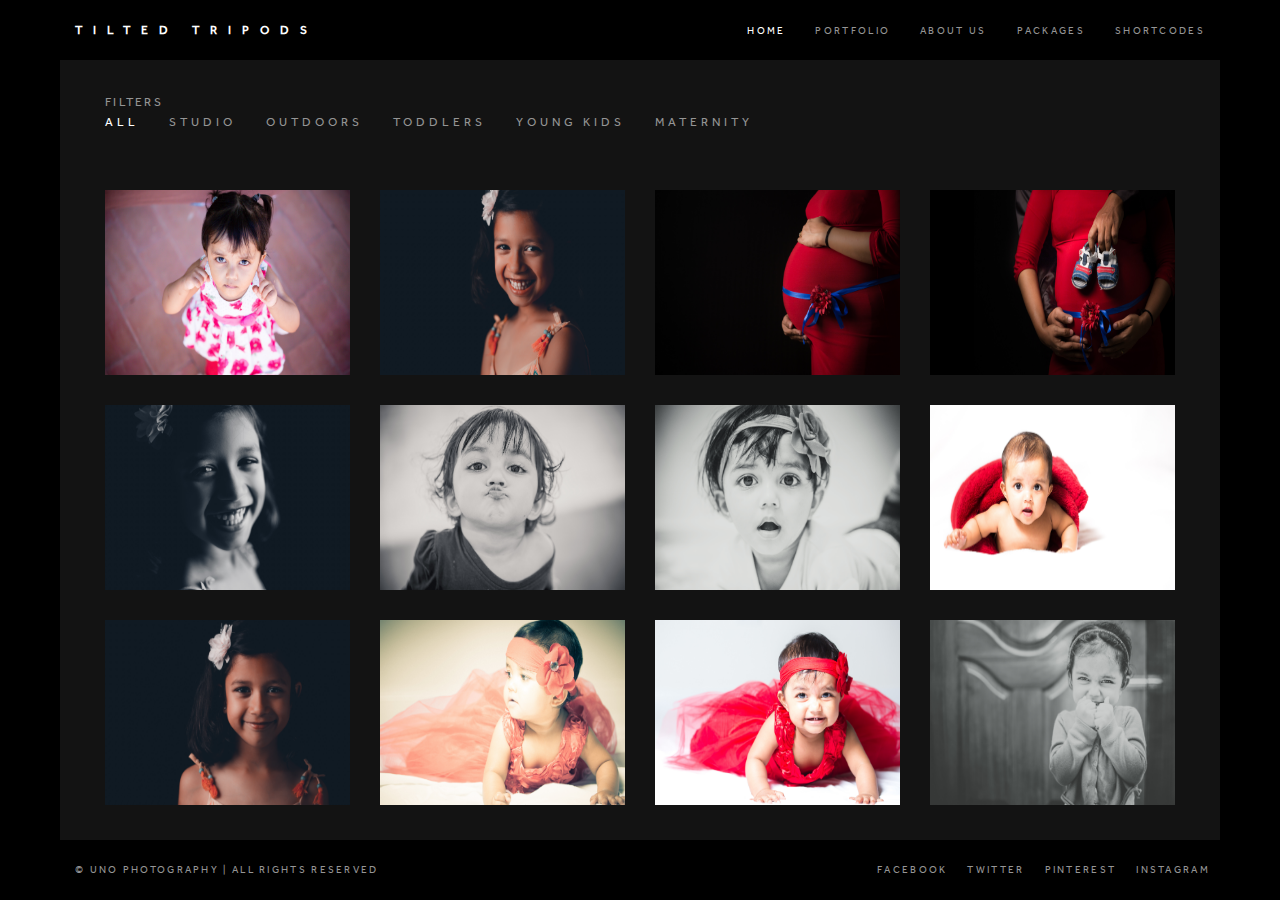
==== commit 810c6adf: "JD: Added more photos in portfolio" ====
--- a/gallery_grid_icons.html
+++ b/gallery_grid_icons.html
@@ -8,7 +8,7 @@
 <head>
 
     <meta charset="utf-8">
-    <title>Uno Photography</title>
+    <title>Tilted Tripod</title>
 
     <!-- Begin Meta Tags -->
     <meta name="viewport" content="width=device-width, initial-scale=1.0, maximum-scale=1.0, user-scalable=no" />
@@ -105,9 +105,9 @@
                                 <a href="#" data-filter="*" class="active">ALL</a>
                                 <a href="#" data-filter=".filter-indoors">STUDIO</a>
                                 <a href="#" data-filter=".filter-outdoors">OUTDOORS</a>
-                                <a href="#" data-filter=".filter-models">TODDLERS</a>
-                                <a href="#" data-filter=".filter-portraits">NEWBORN</a>
-
+                                <a href="#" data-filter=".filter-toddler">TODDLERS</a>
+                                <a href="#" data-filter=".filter-portraits">YOUNG KIDS</a>
+                                <a href="#" data-filter=".filter-maternity">MATERNITY</a>
                             </div>
                             
                         </div>
@@ -116,7 +116,7 @@
 
                     <div class="images clearfix cols-4">
 
-                        <div class="img filter-outdoors filter-models filter-fashion">
+                        <div class="img filter-outdoors filter-toddler">
 
                             <div class="img-cont">
                                 
@@ -135,7 +135,7 @@
 
                         </div>
 
-                        <div class="img filter-indoors filter-models">
+                        <div class="img filter-indoors filter-portraits">
 
                             <div class="img-cont">
 
@@ -154,7 +154,45 @@
 
                         </div>
 
-                        <div class="img filter-indoors filter-models">
+                        <div class="img filter-maternity filter-indoors">
+
+                            <div class="img-cont">
+
+                                <img class="lazy" data-original="images/portfolio/photo16.jpg" alt="" data-width="470" data-height="375">
+
+                                <div class="overlay">
+
+                                    <a href="images/portfolio/photo16.jpg" class="preview icon4-eyeball5" rel="gallery"></a>
+                                    <span class="separator"></span>
+                                    <a href="#" class="love icon1-heart-empty"></a>
+                                    <a href="#" class="love-2 icon1-heart"></a>
+
+                                </div>
+
+                            </div>
+
+                        </div>
+
+                        <div class="img filter-maternity filter-indoors">
+
+                            <div class="img-cont">
+
+                                <img class="lazy" data-original="images/portfolio/photo17.jpg" alt="" data-width="470" data-height="375">
+
+                                <div class="overlay">
+
+                                    <a href="images/portfolio/photo17.jpg" class="preview icon4-eyeball5" rel="gallery"></a>
+                                    <span class="separator"></span>
+                                    <a href="#" class="love icon1-heart-empty"></a>
+                                    <a href="#" class="love-2 icon1-heart"></a>
+
+                                </div>
+
+                            </div>
+
+                        </div>
+
+                        <div class="img filter-indoors filter-portraits">
 
                             <div class="img-cont">
                                 
@@ -173,7 +211,7 @@
 
                         </div>
 
-                        <div class="img filter-outdoors">
+                        <div class="img filter-outdoors filter-toddler">
 
                             <div class="img-cont">
                                 
@@ -192,7 +230,7 @@
 
                         </div>
 
-                        <div class="img filter-indoors filter-models">
+                        <div class="img filter-outdoors filter-toddler">
 
                             <div class="img-cont">
                                 
@@ -211,7 +249,7 @@
 
                         </div>
 
-                        <div class="img filter-indoors filter-models">
+                        <div class="img filter-indoors filter-toddler">
 
                             <div class="img-cont">
                                 
@@ -239,6 +277,350 @@
                                 <div class="overlay">
 
                                     <a href="images/portfolio/photo6.jpg" class="preview icon4-eyeball5" rel="gallery"></a>
+                                    <span class="separator"></span>
+                                    <a href="#" class="love icon1-heart-empty"></a>
+                                    <a href="#" class="love-2 icon1-heart"></a>
+
+                                </div>
+
+                            </div>
+
+                        </div>
+
+                        <div class="img filter-indoors filter-toddler">
+
+                            <div class="img-cont">
+
+                                <img class="lazy" data-original="images/portfolio/photo8.jpg" alt="" data-width="470" data-height="375">
+
+                                <div class="overlay">
+
+                                    <a href="images/portfolio/photo8.jpg" class="preview icon4-eyeball5" rel="gallery"></a>
+                                    <span class="separator"></span>
+                                    <a href="#" class="love icon1-heart-empty"></a>
+                                    <a href="#" class="love-2 icon1-heart"></a>
+
+                                </div>
+
+                            </div>
+
+                        </div>
+                        <div class="img filter-indoors filter-toddler">
+
+                            <div class="img-cont">
+
+                                <img class="lazy" data-original="images/portfolio/photo9.jpg" alt="" data-width="470" data-height="375">
+
+                                <div class="overlay">
+
+                                    <a href="images/portfolio/photo9.jpg" class="preview icon4-eyeball5" rel="gallery"></a>
+                                    <span class="separator"></span>
+                                    <a href="#" class="love icon1-heart-empty"></a>
+                                    <a href="#" class="love-2 icon1-heart"></a>
+
+                                </div>
+
+                            </div>
+
+                        </div>
+
+                        <div class="img filter-outdoors filter-toddler">
+
+                            <div class="img-cont">
+
+                                <img class="lazy" data-original="images/portfolio/photo10.jpg" alt="" data-width="470" data-height="375">
+
+                                <div class="overlay">
+
+                                    <a href="images/portfolio/photo10.jpg" class="preview icon4-eyeball5" rel="gallery"></a>
+                                    <span class="separator"></span>
+                                    <a href="#" class="love icon1-heart-empty"></a>
+                                    <a href="#" class="love-2 icon1-heart"></a>
+
+                                </div>
+
+                            </div>
+
+                        </div>
+                        <div class="img filter-outdoors filter-toddler">
+
+                            <div class="img-cont">
+
+                                <img class="lazy" data-original="images/portfolio/photo19.jpg" alt="" data-width="470" data-height="375">
+
+                                <div class="overlay">
+
+                                    <a href="images/portfolio/photo19.jpg" class="preview icon4-eyeball5" rel="gallery"></a>
+                                    <span class="separator"></span>
+                                    <a href="#" class="love icon1-heart-empty"></a>
+                                    <a href="#" class="love-2 icon1-heart"></a>
+
+                                </div>
+
+                            </div>
+
+                        </div>
+                        <div class="img filter-outdoors filter-toddler">
+
+                            <div class="img-cont">
+
+                                <img class="lazy" data-original="images/portfolio/photo20.jpg" alt="" data-width="470" data-height="375">
+
+                                <div class="overlay">
+
+                                    <a href="images/portfolio/photo20.jpg" class="preview icon4-eyeball5" rel="gallery"></a>
+                                    <span class="separator"></span>
+                                    <a href="#" class="love icon1-heart-empty"></a>
+                                    <a href="#" class="love-2 icon1-heart"></a>
+
+                                </div>
+
+                            </div>
+
+                        </div>
+                        <div class="img filter-outdoors filter-toddler">
+
+                            <div class="img-cont">
+
+                                <img class="lazy" data-original="images/portfolio/photo15.jpg" alt="" data-width="470" data-height="375">
+
+                                <div class="overlay">
+
+                                    <a href="images/portfolio/photo15.jpg" class="preview icon4-eyeball5" rel="gallery"></a>
+                                    <span class="separator"></span>
+                                    <a href="#" class="love icon1-heart-empty"></a>
+                                    <a href="#" class="love-2 icon1-heart"></a>
+
+                                </div>
+
+                            </div>
+
+                        </div>
+                        <div class="img filter-indoors filter-toddler">
+
+                            <div class="img-cont">
+
+                                <img class="lazy" data-original="images/portfolio/photo12.jpg" alt="" data-width="470" data-height="375">
+
+                                <div class="overlay">
+
+                                    <a href="images/portfolio/photo12.jpg" class="preview icon4-eyeball5" rel="gallery"></a>
+                                    <span class="separator"></span>
+                                    <a href="#" class="love icon1-heart-empty"></a>
+                                    <a href="#" class="love-2 icon1-heart"></a>
+
+                                </div>
+
+                            </div>
+
+                        </div>
+                        <div class="img filter-indoors filter-toddler">
+
+                            <div class="img-cont">
+
+                                <img class="lazy" data-original="images/portfolio/photo14.jpg" alt="" data-width="470" data-height="375">
+
+                                <div class="overlay">
+
+                                    <a href="images/portfolio/photo14.jpg" class="preview icon4-eyeball5" rel="gallery"></a>
+                                    <span class="separator"></span>
+                                    <a href="#" class="love icon1-heart-empty"></a>
+                                    <a href="#" class="love-2 icon1-heart"></a>
+
+                                </div>
+
+                            </div>
+
+                        </div>
+                        <div class="img filter-indoors filter-toddler">
+
+                            <div class="img-cont">
+
+                                <img class="lazy" data-original="images/portfolio/photo18.jpg" alt="" data-width="470" data-height="375">
+
+                                <div class="overlay">
+
+                                    <a href="images/portfolio/photo18.jpg" class="preview icon4-eyeball5" rel="gallery"></a>
+                                    <span class="separator"></span>
+                                    <a href="#" class="love icon1-heart-empty"></a>
+                                    <a href="#" class="love-2 icon1-heart"></a>
+
+                                </div>
+
+                            </div>
+
+                        </div>
+                        <div class="img filter-outdoors filter-portraits">
+
+                            <div class="img-cont">
+
+                                <img class="lazy" data-original="images/portfolio/photo21.jpg" alt="" data-width="470" data-height="375">
+
+                                <div class="overlay">
+
+                                    <a href="images/portfolio/photo21.jpg" class="preview icon4-eyeball5" rel="gallery"></a>
+                                    <span class="separator"></span>
+                                    <a href="#" class="love icon1-heart-empty"></a>
+                                    <a href="#" class="love-2 icon1-heart"></a>
+
+                                </div>
+
+                            </div>
+
+                        </div>
+                        <div class="img filter-outdoors filter-toddler">
+
+                            <div class="img-cont">
+
+                                <img class="lazy" data-original="images/portfolio/photo22.jpg" alt="" data-width="470" data-height="375">
+
+                                <div class="overlay">
+
+                                    <a href="images/portfolio/photo22.jpg" class="preview icon4-eyeball5" rel="gallery"></a>
+                                    <span class="separator"></span>
+                                    <a href="#" class="love icon1-heart-empty"></a>
+                                    <a href="#" class="love-2 icon1-heart"></a>
+
+                                </div>
+
+                            </div>
+
+                        </div>
+                        <div class="img filter-indoors filter-toddler">
+
+                            <div class="img-cont">
+
+                                <img class="lazy" data-original="images/portfolio/photo23.jpg" alt="" data-width="470" data-height="375">
+
+                                <div class="overlay">
+
+                                    <a href="images/portfolio/photo23.jpg" class="preview icon4-eyeball5" rel="gallery"></a>
+                                    <span class="separator"></span>
+                                    <a href="#" class="love icon1-heart-empty"></a>
+                                    <a href="#" class="love-2 icon1-heart"></a>
+
+                                </div>
+
+                            </div>
+
+                        </div>
+                        <div class="img filter-indoors filter-toddler">
+
+                            <div class="img-cont">
+
+                                <img class="lazy" data-original="images/portfolio/photo24.jpg" alt="" data-width="470" data-height="375">
+
+                                <div class="overlay">
+
+                                    <a href="images/portfolio/photo24.jpg" class="preview icon4-eyeball5" rel="gallery"></a>
+                                    <span class="separator"></span>
+                                    <a href="#" class="love icon1-heart-empty"></a>
+                                    <a href="#" class="love-2 icon1-heart"></a>
+
+                                </div>
+
+                            </div>
+
+                        </div>
+                        <div class="img filter-outdoors filter-toddler">
+
+                            <div class="img-cont">
+
+                                <img class="lazy" data-original="images/portfolio/photo25.jpg" alt="" data-width="470" data-height="375">
+
+                                <div class="overlay">
+
+                                    <a href="images/portfolio/photo25.jpg" class="preview icon4-eyeball5" rel="gallery"></a>
+                                    <span class="separator"></span>
+                                    <a href="#" class="love icon1-heart-empty"></a>
+                                    <a href="#" class="love-2 icon1-heart"></a>
+
+                                </div>
+
+                            </div>
+
+                        </div>
+                        <div class="img filter-outdoors filter-toddler">
+
+                            <div class="img-cont">
+
+                                <img class="lazy" data-original="images/portfolio/photo26.jpg" alt="" data-width="470" data-height="375">
+
+                                <div class="overlay">
+
+                                    <a href="images/portfolio/photo26.jpg" class="preview icon4-eyeball5" rel="gallery"></a>
+                                    <span class="separator"></span>
+                                    <a href="#" class="love icon1-heart-empty"></a>
+                                    <a href="#" class="love-2 icon1-heart"></a>
+
+                                </div>
+
+                            </div>
+
+                        </div>
+                        <div class="img filter-outdoors filter-toddler">
+
+                            <div class="img-cont">
+
+                                <img class="lazy" data-original="images/portfolio/photo27.jpg" alt="" data-width="470" data-height="375">
+
+                                <div class="overlay">
+
+                                    <a href="images/portfolio/photo27.jpg" class="preview icon4-eyeball5" rel="gallery"></a>
+                                    <span class="separator"></span>
+                                    <a href="#" class="love icon1-heart-empty"></a>
+                                    <a href="#" class="love-2 icon1-heart"></a>
+
+                                </div>
+
+                            </div>
+
+                        </div>
+                        <div class="img filter-outdoors filter-toddler">
+
+                            <div class="img-cont">
+
+                                <img class="lazy" data-original="images/portfolio/photo28.jpg" alt="" data-width="470" data-height="375">
+
+                                <div class="overlay">
+
+                                    <a href="images/portfolio/photo28.jpg" class="preview icon4-eyeball5" rel="gallery"></a>
+                                    <span class="separator"></span>
+                                    <a href="#" class="love icon1-heart-empty"></a>
+                                    <a href="#" class="love-2 icon1-heart"></a>
+
+                                </div>
+
+                            </div>
+
+                        </div>
+                        <div class="img filter-indoors filter-toddler">
+
+                            <div class="img-cont">
+
+                                <img class="lazy" data-original="images/portfolio/photo29.jpg" alt="" data-width="470" data-height="375">
+
+                                <div class="overlay">
+
+                                    <a href="images/portfolio/photo29.jpg" class="preview icon4-eyeball5" rel="gallery"></a>
+                                    <span class="separator"></span>
+                                    <a href="#" class="love icon1-heart-empty"></a>
+                                    <a href="#" class="love-2 icon1-heart"></a>
+
+                                </div>
+
+                            </div>
+
+                        </div>
+                        <div class="img filter-indoors filter-toddler">
+
+                            <div class="img-cont">
+
+                                <img class="lazy" data-original="images/portfolio/photo30.jpg" alt="" data-width="470" data-height="375">
+
+                                <div class="overlay">
+
+                                    <a href="images/portfolio/photo30.jpg" class="preview icon4-eyeball5" rel="gallery"></a>
                                     <span class="separator"></span>
                                     <a href="#" class="love icon1-heart-empty"></a>
                                     <a href="#" class="love-2 icon1-heart"></a>
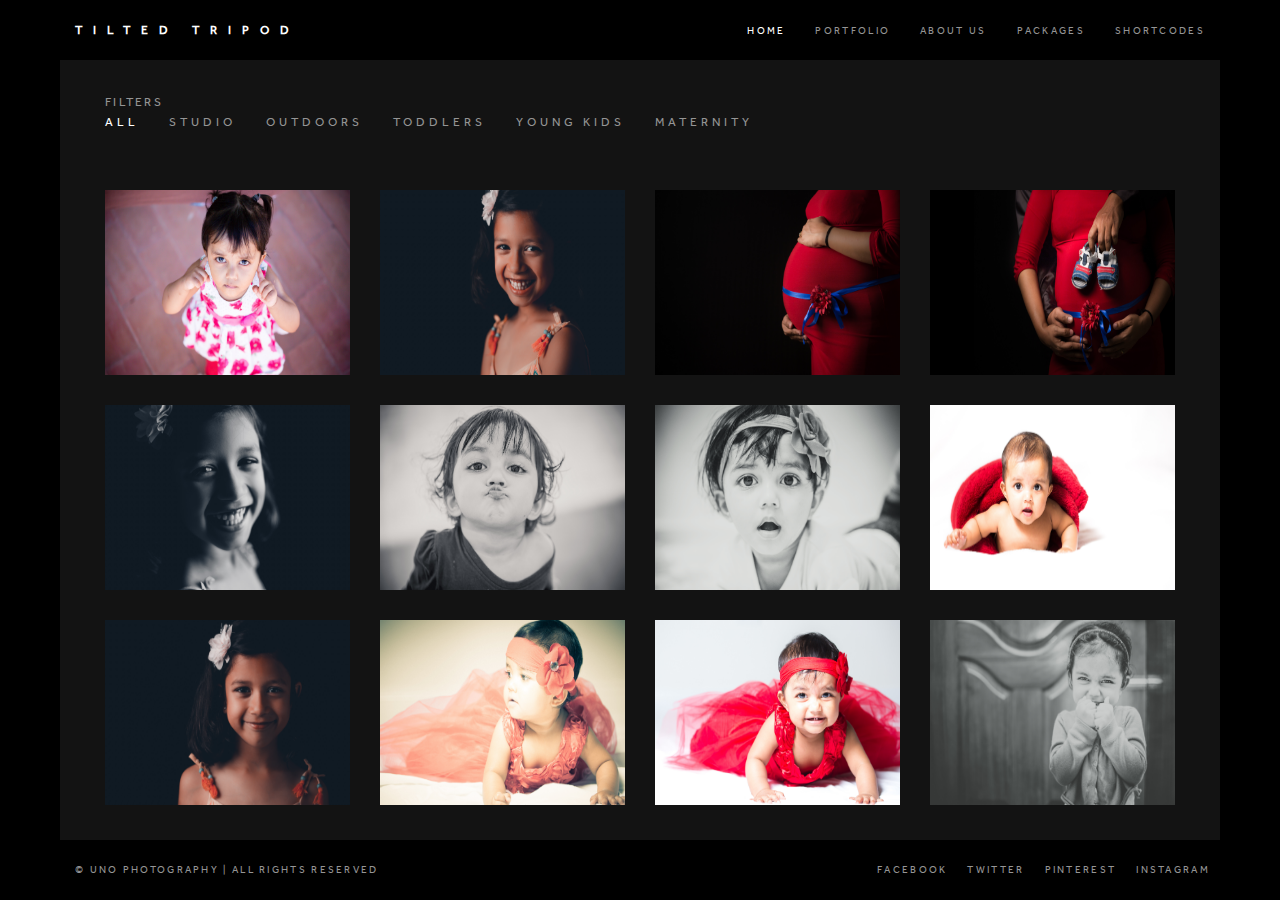
==== commit 181f2b5e: "JD: added about us page" ====
--- a/gallery_grid_icons.html
+++ b/gallery_grid_icons.html
@@ -52,7 +52,7 @@
     <header>
 
         <a href="index.html" class="logo-container">
-            <p>TILTED TRIPODS</p>
+            <p>TILTED TRIPOD</p>
         </a>
 
         <nav>
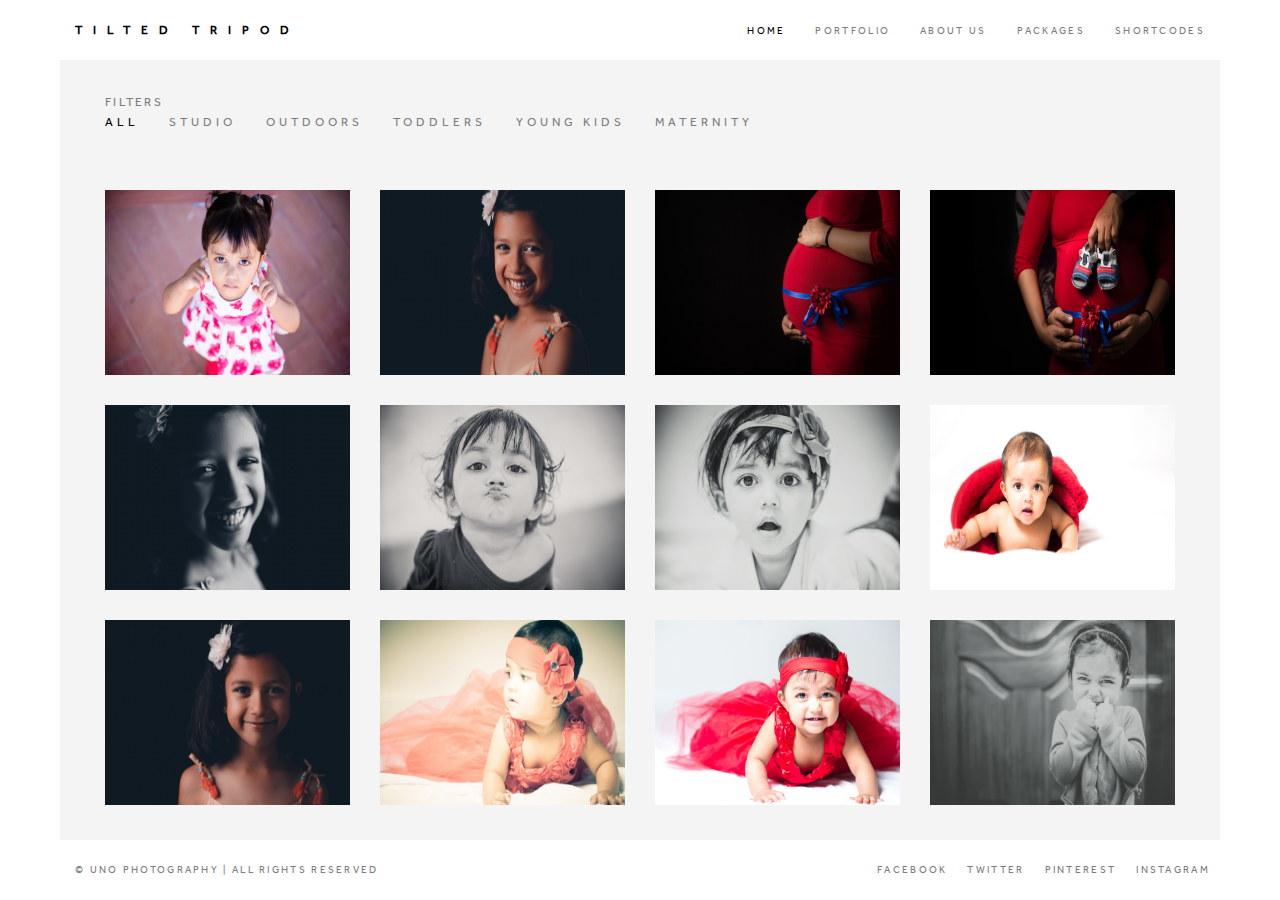
==== commit 69fad071: "JD: Changed to white theme" ====
--- a/gallery_grid_icons.html
+++ b/gallery_grid_icons.html
@@ -30,7 +30,7 @@
     <link type="text/css" rel="stylesheet" href="js/Magnific-Popup/magnific-popup.css">
     <link type="text/css" rel="stylesheet" href="js/mb.YTPlayer/css/YTPlayer.css">
     <link type="text/css" rel="stylesheet" href="css/animate.min.css">
-    <link type="text/css" rel="stylesheet" href="css/dark.css">
+    <link type="text/css" rel="stylesheet" href="css/light.css">
     <!-- End Stylesheets -->
 
 
@@ -42,7 +42,7 @@
 <body>
 
     <!-- Begin Loader -->
-    <div class="loader" data-background-color="#000000" data-text-color="#ffffff">
+    <div class="loader" data-background-color="#ffffff" data-text-color="#000000">
         <p>LOADING</p>
         <span class="circle"></span>
     </div>
--- a/css/light.css
+++ b/css/light.css
@@ -0,0 +1,5132 @@
+/*
+Template Name: Uno
+Template URL: http://www.codesymbol.com/templates/uno/
+Version: 1.4.4
+Author: CodeSymbol
+Author URL: http://themeforest.net/user/codesymbol/
+
+1.  Typography Setup
+2.  Template Basics
+3.  Transitions Setup
+4.  Header Setup
+5.  Footer Setup
+6.  Home Setup
+7.  Gallery Setup
+8.  Portfolio Setup
+9.  Blog Setup
+10. Pages Setup
+11. Shortcodes Setup
+12. Responsive Media Queries
+    12.1 - Wide Version
+    12.2 - Medium Version
+    12.3 - Small Version
+*/
+
+
+/*==========================================================================================================================================
+/*==========================================================================================================================================
+    1.Typography Setup
+============================================================================================================================================
+============================================================================================================================================*/
+
+    @font-face {
+        font-family: 'effra';
+        src: url('../includes/font/effra-regular.eot');
+        src: url('../includes/font/effra-regular.eot?#iefix') format('embedded-opentype'),
+             url('../includes/font/effra-regular.woff') format('woff'),
+             url('../includes/font/effra-regular.ttf') format('truetype'),
+             url('../includes/font/effra-regular.svg#effraregular') format('svg');
+    }
+    html {
+        height: 100%;
+        background-color: #ffffff;
+        overflow: hidden;
+    }
+    body {
+        z-index: 0;
+        height: 100%;
+        width: 100%;
+        color: #7C7C7C;
+        font-size: 12px;
+        line-height: 25px;
+        overflow: hidden;
+        letter-spacing: 2.3px;
+        overflow: hidden;
+        background-color: #ffffff;
+        font-family: effra, arial;
+    }
+    p {
+        color: inherit;
+        font-size: 12px;
+        line-height: 25px;
+        margin-bottom: 20px;
+        font-family: effra, arial;
+        letter-spacing: 2.3px;
+        font-weight: normal;
+        -webkit-font-smoothing: antialiased;
+    }
+    a {
+        color: #000000;
+    }
+    h1, h2, h3, h4, h5, h6 {
+        color: #000000;
+        position: relative;
+        font-family: effra;
+        font-weight: normal;
+        margin-bottom: 20px;
+        letter-spacing: 4px;
+    }
+    h1 {
+        font-size: 30px;
+        line-height: 36px;
+    }
+    h2 {
+        font-size: 24px;
+        line-height: 31px;
+    }
+    h3 {
+        font-size: 20px;
+        line-height: 26px;
+    }
+    h4 {
+        font-size: 18px;
+        line-height: 24px;
+    }
+    h5 {
+        font-size: 14px;
+        line-height: 22px;
+    }
+    h6 {
+        font-size: 13px;
+        line-height: 20px;
+    }
+
+
+/*==========================================================================================================================================
+/*==========================================================================================================================================
+    2.Template Basics
+============================================================================================================================================
+============================================================================================================================================*/
+    
+    body.admin-bar {
+        margin-top: 32px;
+    }
+    body header {
+        position: absolute;
+        background-color: #ffffff;
+        top: 0;
+        left: 0;
+        width: 100%;
+        height: 60px;
+        line-height: 60px;
+        padding: 0px 60px;
+        z-index: 4;
+    }
+    body.admin-bar header {
+        top: 32px;
+    }
+    body .main-container {
+        background-color: #F4F4F4;
+        height: calc(100% - 120px);
+        height: -webkit-calc(100% - 120px);
+        height: -moz-calc(100% - 120px);
+        position: relative;
+        margin: 60px;
+        background-size: cover;
+        background-repeat: no-repeat;
+        background-position: center center;
+        z-index: 3;
+    }
+    body .main-container.with-padding {
+        padding: 30px 30px;
+    }
+    body footer {
+        position: absolute;
+        background-color: #ffffff;
+        bottom: 0;
+        left: 0;
+        width: 100%;
+        height: 60px;
+        line-height: 60px;
+        padding: 0px 60px;
+        z-index: 2;
+    }
+    body .wrapper {
+        position: relative;
+        height: 100%;
+        width: 100%;
+    }
+    body .wrapper .inner-wrapper {
+        position: relative;
+        height: 100%;
+        width: 100%;
+        overflow: hidden;
+        padding: 0px;
+    }
+    .row {
+        display: block;
+        position: relative;
+        background-size: cover;
+        background-repeat: no-repeat;
+        background-position: center center;
+    }
+    .content-inner {
+        margin: 0px auto;
+        padding: 0px 15px;
+        max-width: 1200px;
+        position: relative;
+    }
+    .clear {
+        clear: both;
+        margin: 0px;
+        padding: 0px;
+        display: block;
+    }
+    .clearfix:before, .row:before,
+    .clearfix:after, .row:after {
+        content:"";
+        display:table;
+    }
+    .clearfix:after, .row:after {
+        clear:both;
+    }
+
+    /*Preloader*/
+        @-webkit-keyframes rotate
+            {
+                0% {
+                    -webkit-transform:rotate(0deg);
+                    -ms-transform:rotate(0deg);
+                    transform:rotate(0deg)
+                }
+                100% {
+                    -webkit-transform:rotate(360deg);
+                    -ms-transform:rotate(360deg);
+                    transform:rotate(360deg)
+                }
+        }
+        @-moz-keyframes rotate
+            {
+                0% {
+                    -webkit-transform:rotate(0deg);
+                    -ms-transform:rotate(0deg);
+                    transform:rotate(0deg)
+                }
+                100% {
+                    -webkit-transform:rotate(360deg);
+                    -ms-transform:rotate(360deg);
+                    transform:rotate(360deg)
+                }
+        }
+        @-o-keyframes rotate
+            {
+                0% {
+                    -webkit-transform:rotate(0deg);
+                    -ms-transform:rotate(0deg);
+                    transform:rotate(0deg)
+                }
+                100% {
+                    -webkit-transform:rotate(360deg);
+                    -ms-transform:rotate(360deg);
+                    transform:rotate(360deg)
+                }
+        }
+        @keyframes rotate
+            {
+                0% {
+                    -webkit-transform:rotate(0deg);
+                    -ms-transform:rotate(0deg);
+                    transform:rotate(0deg)
+                }
+                100% {
+                    -webkit-transform:rotate(360deg);
+                    -ms-transform:rotate(360deg);
+                    transform:rotate(360deg)
+                }
+        }
+        .loader {
+            position: absolute;
+            z-index: 999;
+            height: 100%;
+            width: 100%;
+            top: 0;
+            left: 0;
+            background-color: #ffffff;
+        }
+        body.loaded .loader {
+            display: none;
+        }
+        .loader p {
+            position: absolute;
+            font-family: effra, arial;
+            font-size: 15px;
+            color: #000000;
+            letter-spacing: 13px;
+            margin: 0;
+            top: 50%;
+            left: 50%;
+            -webkit-transform: translate(-50%,-50%);
+            -ms-transform: translate(-50%,-50%);
+            transform: translate(-50%,-50%);
+        }
+        .loader .circle {
+            -webkit-animation-duration: .65s;
+            animation-duration: .65s;
+            -webkit-animation-iteration-count: infinite;
+            animation-iteration-count: infinite;
+            -webkit-animation-name: rotate;
+            animation-name: rotate;
+            -webkit-animation-timing-function: linear;
+            animation-timing-function: linear;
+            width: 25px!important;
+            height: 25px!important;
+            border: 2px solid #000;
+            border-right-color: transparent;
+            border-radius: 50%;
+            display: inline-block!important;
+            position: absolute!important;
+            background-color: transparent!important;
+            top: 48.8%!important;
+            left: 80%!important;
+            left:-webkit-calc(50% + 100px)!important;
+            left:-moz-calc(50% + 100px)!important;
+            left:calc(50% + 100px)!important;
+            -webkit-transform: translate(-50%,-50%);
+            -ms-transform: translate(-50%,-50%);
+            transform: translate(-50%,-50%);
+        }
+
+
+    /*Flexslider*/
+        .flexslider {
+            
+        }
+        .flexslider ul, .flexslider ul li {
+            width: 100%;
+            list-style-type: none;
+        }
+        .flexslider ul li {
+            height: 100%;
+            display: block;
+            position: relative;
+            background-size: cover;
+            background-repeat: no-repeat;
+            background-position: center center;
+        }
+        .inner-wrapper .flexslider {
+            position: relative;
+        }
+        .inner-wrapper .flexslider .nav {
+            
+        }
+        .inner-wrapper .flexslider .nav .next {
+            position: absolute;
+            top: 50%;
+            padding: 20px 20px;
+            background-color: #ffffff;
+            color: #000000;
+            font-size: 10px;
+            font-family: 'cosy';
+            speak: none;
+            font-style: normal;
+            font-weight: normal;
+            font-variant: normal;
+            text-transform: none;
+            line-height: 1;
+            -webkit-font-smoothing: antialiased;
+            -moz-osx-font-smoothing: grayscale;
+            cursor: pointer;
+            z-index: 3;
+            opacity: 0;
+            -webkit-transform: translate(0%,-50%);
+            -ms-transform: translate(0%,-50%);
+            transform: translate(0%,-50%);
+            right: -10px;
+        }
+        .inner-wrapper .flexslider .nav .prev {
+            position: absolute;
+            top: 50%;
+            padding: 20px 20px;
+            background-color: #ffffff;
+            color: #000000;
+            font-size: 10px;
+            font-family: 'cosy';
+            speak: none;
+            font-style: normal;
+            font-weight: normal;
+            font-variant: normal;
+            text-transform: none;
+            line-height: 1;
+            -webkit-font-smoothing: antialiased;
+            -moz-osx-font-smoothing: grayscale;
+            cursor: pointer;
+            z-index: 3;
+            opacity: 0;
+            -webkit-transform: translate(0%,-50%);
+            -ms-transform: translate(0%,-50%);
+            transform: translate(0%,-50%);
+            left: -10px;
+        }
+        .inner-wrapper .flexslider .nav .next:before {
+            content: "\e600";
+        }
+        .inner-wrapper .flexslider .nav .prev:before {
+            content: "\e609";
+        }
+        .inner-wrapper .flexslider:hover .nav .next {
+            right: 15px;
+            opacity: 0.7;
+        }
+        .inner-wrapper .flexslider:hover .nav .prev {
+            left: 15px;
+            opacity: 0.7;
+        }
+        .inner-wrapper .flexslider .nav .next:hover,
+        .inner-wrapper .flexslider .nav .prev:hover {
+            opacity: 1;
+        }
+
+
+    /*Lightbox*/
+        .mfp-bg {
+            background-color: #ffffff;
+        }
+        .mfp-container .arrow-left, .mfp-container .arrow-right {
+            font-family: 'cosy';
+            speak: none;
+            font-style: normal;
+            font-weight: normal;
+            font-variant: normal;
+            text-transform: none;
+            line-height: 1;
+            -webkit-font-smoothing: antialiased;
+            -moz-osx-font-smoothing: grayscale;
+            cursor: pointer;
+            border: 0;
+            position: absolute;
+            opacity: 1;
+            font-size: 18px;
+            color: #7C7C7C;
+            width: 30px;
+            height: 30px;
+            background-color: transparent;
+        }
+        .mfp-zoom-out-cur, .mfp-zoom-out-cur .mfp-image-holder .mfp-close {
+            color: #333333;
+        }
+        .mfp-container .arrow-left {
+            left: 20px;
+            top: 50%;
+        }
+        .mfp-container .arrow-right {
+            right: 20px;
+            top: 50%;
+        }
+        .mfp-container .arrow-left:before {
+            content: "\e609";
+        }
+        .mfp-container .arrow-right:before {
+            content: "\e600";
+        }
+        .mfp-container .arrow-left:hover, .mfp-container .arrow-right:hover {
+            color: #000000;
+        }
+        .mfp-figure {
+            -webkit-animation-name: fadeInLeft;
+            -moz-animation-name: fadeInLeft;
+            -o-animation-name: fadeInLeft;
+            animation-name: fadeInLeft;
+            -webkit-animation-duration: .4s;
+            -moz-animation-duration: .4s;
+            -ms-animation-duration: .4s;
+            -o-animation-duration: .4s;
+            animation-duration: .4s;
+            -webkit-animation-fill-mode: both;
+            -moz-animation-fill-mode: both;
+            -ms-animation-fill-mode: both;
+            -o-animation-fill-mode: both;
+            animation-fill-mode: both;
+            -webkit-backface-visibility: hidden;
+            -moz-backface-visibility: hidden;
+            -ms-backface-visibility: hidden;
+        }
+        .mfp-image-holder .mfp-content {
+            max-width: 90%;
+        }
+        .mfp-counter, .mfp-title {
+            color: #000000;
+        }
+
+
+    /*Not Found*/
+        .not-found {
+            text-align: center;
+            height: 100%;
+        }
+        .not-found .content-inner {
+            height: 100%;
+            display: table;
+        }
+        .not-found .content {
+            display: table-cell;
+            width: 100%;
+            vertical-align: middle;
+        }
+        .not-found .content h2 {
+            font-size: 100px;
+            margin-bottom: 50px;
+        }
+        .not-found .content input {
+            padding: 15px 22px;
+            background-color: transparent;
+            border: 1px solid #373737;
+            color: #000000;
+        }
+
+
+    /*WordPress classes*/
+        .wp-caption, .wp-caption-text, .gallery-caption, .bypostauthor {
+
+        }
+        .link-pages {
+            display: none;
+        }
+        .aligncenter {
+            display: block;
+            margin: 0px auto;
+        }
+        .alignright {
+            float: right!important;
+        }
+        img.alignright {
+            float: right;
+            margin-left: 15px;
+            margin-bottom: 15px;
+        }
+        .alignleft {
+            float: left!important;
+        }
+        img.alignleft {
+            float: left;
+            margin-right: 15px;
+            margin-bottom: 15px;
+        }
+        .text-center {
+            text-align: center;
+        }
+        .text-right {
+            text-align: right;
+        }
+        .text-left {
+            text-align: left;
+        }
+        .visible {
+            visibility: visible;
+        }
+        p:empty {
+            display: none;
+        }
+
+        
+    blockquote {
+        padding: 20px 15px;
+        border: 0;
+        color: #000000;
+        font-size: 18px;
+        font-style: italic;
+        line-height: 30px;
+        letter-spacing: 3px;
+        text-align: center;
+        position: relative;
+    }
+    blockquote p {
+        font-size: inherit;
+        font-style: inherit;
+    }
+    blockquote p:last-child {
+        margin-bottom: 0px;
+    }
+    ul, ol {
+        margin-left: 15px;
+    }
+    ul li {
+        list-style-type: disc;
+    }
+    ol li {
+        list-style: decimal;
+    }
+    code {
+        display: block;
+        clear: both;
+        overflow: auto;
+        padding: 10px 20px 20px 20px;
+        white-space: pre;
+        background-color: #222222;
+    }
+    table {
+        width: 100%;
+        font-size: 12px;
+        margin-bottom: 20px;
+    }
+    table th {
+        text-align: center;
+    }
+    table tbody td {
+        padding: 5px 10px;
+        border-right: 1px solid #f0f0f0;
+        border-bottom: 1px solid #f0f0f0;
+        color: #ffffff;
+    }
+    table tbody tr td:first-child {
+        border-left: 1px solid #f0f0f0;
+    }
+    table th {
+        border: 1px solid #f0f0f0;
+        background-color: #f6f6f6;
+        color: #ffffff;
+        padding: 12px 0;
+        font-size: 16px;
+        font-weight: normal;
+    }
+    dt {
+        font-weight: bold;
+    }
+    dd {
+        padding-left: 20px;
+    }
+    em {
+        font-style: italic;
+    }
+
+
+/*==========================================================================================================================================
+/*==========================================================================================================================================
+    3.Transitions Setup
+============================================================================================================================================
+============================================================================================================================================*/
+    
+    ::selection {
+        color: #000000;
+        background-color: #ffffff;
+    }
+    ::-moz-selection {
+        color: #000000;
+        background-color: #ffffff;
+    }
+    ::-webkit-input-placeholder {
+        color: #7C7C7C!important;
+        opacity: 1;
+    }
+    ::-moz-placeholder {
+        color: #7C7C7C!important;  
+        opacity: 1;
+    }
+    :-moz-placeholder {
+        color: #7C7C7C!important;  
+        opacity: 1;
+    }
+    :-ms-input-placeholder {
+        color: #7C7C7C!important;  
+        opacity: 1;
+    }
+
+
+    header nav li a, header nav li a .arrow-right, footer .social-networks a, header .cart-icon, .striped-pages .col .overlay, .striped-pages .col a:before, .full-screen.flexslider .nav a,
+    .bg-video .nav a, .full-screen.flexslider .nav .bullets a, .full-screen.flexslider .nav .bullets a:before, .full-screen.flexslider .nav .bullets a span, .gallery-h .nav a,.button-large,
+    .gallery-h .gallery .container .img a:before, .mfp-container .arrow-right, .mfp-container .arrow-left, .mfp-container .mfp-close, .gallery-albums .filters a, .portfolio .filters a,
+    .gallery-albums .albums .album .overlay:before, .gallery-albums .albums .album .overlay, .gallery-albums .albums .album .album-cont:before, .gallery-images .images .img a,
+    .gallery-images .images .img .img-cont:before, .gallery-images .images .img .overlay, .gallery-images .images .img .overlay:before, .gallery-images .images .img .love-2,.portfolio-striped .nav a,
+    .portfolio .projects .project .project-cont:before, .portfolio .projects .project .overlay:before, .portfolio .projects .project .overlay, .portfolio .projects .project .cat a,.button-small,
+    .portfolio-striped .projects .project .overlay, .portfolio-striped .projects .project .overlay:before, .portfolio-striped .projects .project .cat a, .portfolio-single.style-1 .nav a,
+    .portfolio-single.style-1 .images a:before, .team .member .overlay, .contact-1 form textarea, .contact-1 form input, .contact-1 form input[type=button], .contact-1 form .message-info,
+    .contact-2 form input[type=text], .contact-2 form input[type=email], .contact-2 form textarea, .contact-2 form input[type=button], .gallery-images .filters a, .blog .filters a, 
+    .blog .articles .overlay, .blog.style-1 .article .date a, .blog.style-1 .article .cat a, .blog.style-2 .article .date a, .blog.style-2 .article .cat a, .sidebar .widget.recent-posts ul li a,
+    .sidebar .widget.categories ul li a, .blog.filtered .articles .article .article-cont:before, .sidebar .widget.flickr ul li:before, .blog-single .article .info a, .shop .items .item .overlay:before,
+    .blog-single form input[type=button], .blog-single form input[type=text], .blog-single form input[type=email], .blog-single form textarea, .shop .items .item .rate-2,.shop .filters a,
+    .shop .items .item .overlay, .shop .items .item .item-cont:before, .item-single .add-to-cart button,.item-single .add-to-cart input[type=number], .item-single .rate .full a, 
+    .inner-wrapper .flexslider .nav a, .item-single .items .item .overlay, .gallery-images .images .img .icon, .gallery-images.style-title .images .img .love-2 {
+        -webkit-transition: all 0.3s ease;
+        -moz-transition: all 0.3s ease;
+        -ms-transition: all 0.3s ease;
+        -o-transition: all 0.3s ease;
+        transition: all 0.3s ease;
+    }
+
+
+/*==========================================================================================================================================
+/*==========================================================================================================================================
+    4.Header Setup
+============================================================================================================================================
+============================================================================================================================================*/
+    
+    @-webkit-keyframes logo_animate {
+        0% {opacity: 1}
+        50% {opacity: 0.3}
+        100% {opacity: 1}
+    }
+    @-moz-keyframes logo_animate {
+        0% {opacity: 1}
+        50% {opacity: 0.3}
+        100% {opacity: 1}
+    }
+    @-o-keyframes logo_animate {
+        0% {opacity: 1}
+        50% {opacity: 0.3}
+        100% {opacity: 1}
+    }
+    @keyframes logo_animate {
+        0% {opacity: 1}
+        50% {opacity: 0.3}
+        100% {opacity: 1}
+    }
+
+
+    /*Logo Container*/
+        header .logo-container {
+            float: left;
+            margin-right: 60px;
+            height: 60px;
+            padding: 0px 15px;
+        }
+        header .logo-container p {
+            font-family: effra;
+            margin: 0;
+            padding: 0;
+            font-size: 12px;
+            letter-spacing: 11px;
+            color: #000000;
+            height: 60px;
+            line-height: 60px;
+            font-weight: 700;
+        }
+        header .logo-container img {
+            height: 100%;
+            line-height: 60px;
+            position: relative;
+        }
+        header .logo-container:hover {
+            -webkit-animation: logo_animate 0.8s 1; /* Safari 4+ */
+            -moz-animation:    logo_animate 0.8s 1; /* Fx 5+ */
+            -o-animation:      logo_animate 0.8s 1; /* Opera 12+ */
+            animation:         logo_animate 0.8s 1; /* IE 10+, Fx 29+ */
+        }
+
+    /*Navigation*/
+        header nav {
+            float: right;
+            height: 60px;
+            overflow: visible;
+            background-color: #ffffff;
+        }
+        header nav ul {
+            list-style: none;
+            margin: 0;
+        }
+        header nav li {
+            list-style: none;
+        }
+        header nav li a .arrow-right {
+            float: right;
+            font-size: 7px;
+            top: 6px;
+            position: relative;
+            color: #939393;
+        }
+        header nav li a .arrow-down {
+            position: absolute;
+            top: 25px;
+            right: 25px;
+            font-size: 7px;
+            display: none;
+        }
+        header nav > ul {
+            position: relative;
+            height: 60px;
+        }
+        header nav > ul > li {
+            display: inline-block;
+            float: left;
+            position: relative;
+            height: 60px;
+        }
+        header nav > ul > li > a {
+            height: 60px;
+            padding: 0px 15px;
+            line-height: 60px;
+            display: inline-block;
+            color: #7C7C7C;
+            letter-spacing: 2.3px;
+            font-size: 10px;
+        }
+        header nav a.active, header nav li:hover > a, header nav li:hover > a .arrow-right {
+            color: #000000!important;
+        }
+        header nav li.current-menu-item > a, header nav li.current-menu-ancestor > a {
+            color: #000000!important;
+        }
+        header nav > ul ul {
+            display: none;
+            position: absolute;
+            top: 60px;
+            left: -60px;
+            width: 200px;
+            height: auto;
+        }
+        header nav > ul ul.edge {
+            left: auto;
+            right: 0px;
+        }
+        header nav > ul ul ul {
+            display: none;
+            position: absolute;
+            top: 0;
+            left: auto;
+            right: -100%;
+            width: 200px;
+            height: auto;
+        }
+        header nav > ul ul ul.edge {
+            right: 100%;
+        }
+        header nav > ul ul li {
+            display: block;
+            position: relative;
+            z-index: 9;
+        }
+        header nav > ul ul li a {
+            color: #7C7C7C;
+            display: block;
+            line-height: 18px;
+            padding: 15px 22px;
+            font-size: 10px;
+            letter-spacing: 2.3px;
+            background-color: rgba(255,255,255,0.8);
+        }
+
+    /*Mobile Navigation*/
+        .mobile-navigation {
+            display: none;
+            float: right;
+            line-height: 60px;
+            font-size: 20px;
+            padding: 0px 10px;
+        }
+
+
+/*==========================================================================================================================================
+/*==========================================================================================================================================
+    5.Footer Setup
+============================================================================================================================================
+============================================================================================================================================*/
+
+    footer .copyrights {
+        float: left;
+        height: 60px;
+        line-height: 60px;
+        margin-right: 60px;
+        margin-bottom: 0;
+        padding: 0px 15px;
+        font-size: 10px;
+        cursor: default;
+    }
+    footer .social-networks {
+        float: right;
+        height: 60px;
+        line-height: 60px;
+        margin-left: 60px;
+    }
+    footer .social-networks a {
+        font-size: 10px;
+        color: #7C7C7C;
+        height: 60px;
+        line-height: 60px;
+        padding: 0px 10px;
+        display: inline-block;
+        letter-spacing: 2.3px;
+        float: left;
+    }
+    footer .social-networks a span {
+
+    }
+    footer .social-networks a i {
+        display: none;
+        line-height: 60px;
+        font-size: 13px;        
+    }
+    footer .social-networks a:hover {
+        color: #000000;
+    }
+
+
+/*==========================================================================================================================================
+/*==========================================================================================================================================
+    6.Home Setup
+============================================================================================================================================
+============================================================================================================================================*/
+    
+    /*Landing Slideshow*/
+        .landing-slideshow {
+            position: relative;
+            width: 100%;
+            height: 100%;
+        }
+        .landing-slideshow .logo-container {
+            position: absolute;
+            text-align: center;
+            width: 100%;
+            z-index: 2;
+            height: 100%;
+        }
+        .landing-slideshow .logo-container .source {
+            display: inline-block;
+            -webkit-transform: translate(0,-50%);
+            -ms-transform: translate(0,-50%);
+            transform: translate(0,-50%);
+            position: relative;
+            top: 50%;
+        }
+        .landing-slideshow .logo-container .source > img {
+            height: auto;
+            width: auto;
+            opacity: 0.5;
+        }
+        .landing-slideshow .logo-container .animate {
+            display: inline-block;
+            position: absolute;
+            width: 0%;
+            height: 100%!important;
+            overflow: hidden;
+            top: 0;
+            left: 0;
+        }
+        .landing-slideshow .logo-container .animate img {
+            height: 100%!important;
+            max-width: 500px;
+        }
+        .landing-slideshow .flexslider {
+            z-index: 1;
+        }
+        .landing-slideshow .flexslider, .landing-slideshow .flexslider ul, .landing-slideshow .flexslider li {
+            position: relative;
+            width: 100%;
+            height: 100%;
+        }
+
+
+    /*Striped Slides*/
+        .striped-slides {
+            position: relative;
+            width: 100%;
+            height: 100%;
+        }
+        .striped-slides .logo-container {
+            position: absolute;
+            display: inline-block;
+            z-index: 4;
+            top: 50%;
+            left: 50%;
+            -webkit-transform: translate(-50%,-50%);
+            -ms-transform: translate(-50%,-50%);
+            transform: translate(-50%,-50%);
+        }
+        .striped-slides .logo-container img {
+            position: relative;
+            height: auto;
+            width: auto;
+        }
+        .striped-slides .logo-container:hover {
+            -webkit-animation: logo_animate 0.8s 1; /* Safari 4+ */
+            -moz-animation:    logo_animate 0.8s 1; /* Fx 5+ */
+            -o-animation:      logo_animate 0.8s 1; /* Opera 12+ */
+            animation:         logo_animate 0.8s 1; /* IE 10+, Fx 29+ */
+        }
+        .striped-slides .cols {
+            position: relative;
+            height: 100%;
+            margin: 0;
+            padding: 0;
+        }
+        .striped-slides .col {
+            position: relative;
+            height: 100%;
+            float: left;
+            margin: 0;
+            padding: 0;
+        }
+        .striped-slides .col:before {
+            position: absolute;
+            height: 100%;
+            width: 100%;
+            top: 0;
+            left: 0;
+            content: "";
+            display: block;
+            z-index: 3;
+            background-color: #ffffff;
+            opacity: 0.7;
+        }
+        .striped-slides .cols-2 .col {
+            width: 50%;
+        }
+        .striped-slides .cols-3 .col {
+            width: 33.3333%;
+        }
+        .striped-slides .cols-4 .col {
+            width: 25%;
+        }
+        .striped-slides .cols-5 .col {
+            width: 20%;
+        }
+        .striped-slides .flexslider ul, .striped-slides .flexslider li {
+            position: relative;
+            width: 100%;
+            height: 100%;
+        }
+        .striped-slides .flexslider li {
+            background-size: cover;
+            background-repeat: no-repeat;
+            background-position: center center;
+        }
+        .striped-slides .col .overlay {
+            background-color: #ffffff;
+            opacity: 0.7;
+            position: absolute;
+            top: 0;
+            left: 0;
+            width: 100%;
+            height: 100%;
+            z-index: 2;
+        }
+
+
+    /*Striped Pages*/
+        .striped-pages {
+            position: relative;
+            width: 100%;
+            height: 100%;
+        }
+        .striped-pages .logo-container {
+            position: absolute;
+            display: inline-block;
+            z-index: 3;
+            top: 50%;
+            left: 50%;
+            -webkit-transform: translate(-50%,-50%);
+            -ms-transform: translate(-50%,-50%);
+            transform: translate(-50%,-50%);
+        }
+        .striped-pages .logo-container img {
+            position: relative;
+            height: auto;
+            width: auto;
+        }
+        .striped-pages .logo-container:hover {
+            -webkit-animation: logo_animate 0.8s 1; /* Safari 4+ */
+            -moz-animation:    logo_animate 0.8s 1; /* Fx 5+ */
+            -o-animation:      logo_animate 0.8s 1; /* Opera 12+ */
+            animation:         logo_animate 0.8s 1; /* IE 10+, Fx 29+ */
+        }
+        .striped-pages .cols {
+            position: relative;
+            height: 100%;
+            margin: 0;
+            padding: 0;
+        }
+        .striped-pages .col {
+            position: relative;
+            height: 100%;
+            float: left;
+            margin: 0;
+            padding: 0;
+            text-align: center;
+            background-size: cover;
+            background-repeat: no-repeat;
+            background-position: center center;
+        }
+        .striped-pages .cols-2 .col {
+            width: 50%;
+        }
+        .striped-pages .cols-3 .col {
+            width: 33.3333%;
+        }
+        .striped-pages .cols-4 .col {
+            width: 25%;
+        }
+        .striped-pages .cols-5 .col {
+            width: 20%;
+        }
+        .striped-pages .col .overlay {
+            background-color: #ffffff;
+            opacity: 0.7;
+            position: absolute;
+            top: 0;
+            left: 0;
+            width: 100%;
+            height: 100%;
+            z-index: 2;
+        }
+        .striped-pages .col h4 {
+            position: absolute;
+            z-index: 3;
+            bottom: 17%;
+            left: 50%;
+            margin: 0;
+            display: inline-block;
+            -webkit-transform: translate(-50%,-50%);
+            -ms-transform: translate(-50%,-50%);
+            transform: translate(-50%,0%);
+        }
+        .striped-pages .col a {
+            position: relative;
+            display: block;
+            z-index: 3;
+        }
+        .striped-pages .col a:before {
+            position: absolute;
+            z-index: 2;
+            content: "";
+            display: inline-block;
+            width: 100%;
+            height: 100%;
+            top: -12px;
+            left: -23px;
+            padding: 12px 20px;
+            background-color: #ffffff;
+            opacity: 0;
+        }
+        .striped-pages .col a span {
+            position: relative;
+            z-index: 5;
+        }
+        .striped-pages .col:hover .overlay {
+            opacity: 0;
+        }
+        .striped-pages .col:hover a:before {
+            opacity: 0.7;
+        }
+        .striped-pages .col a:hover:before {
+            opacity: 1;
+        }
+
+
+    /*Fullscreen Slideshow*/
+        .full-screen.flexslider {
+            z-index: 1;
+        }
+        .full-screen.flexslider, .full-screen.flexslider ul, .full-screen.flexslider li {
+            position: relative;
+            width: 100%;
+            height: 100%;
+        }
+        .full-screen.flexslider .nav {
+            position: absolute;
+            width: 100%;
+            height: 100%;
+            top: 0;
+            left: 0;
+            z-index: 2;
+        }
+        .full-screen.flexslider .nav a {
+            color: #7C7C7C;
+        }
+        .full-screen.flexslider .nav .prev {
+            font-size: 22px;
+            position: absolute;
+            top: 50%;
+            -webkit-transform: translate(0%,-50%);
+            -ms-transform: translate(0%,-50%);
+            transform: translate(0%,-50%);
+            left: -44px;
+        }
+        .full-screen.flexslider .nav .next {
+            font-size: 22px;
+            position: absolute;
+            top: 50%;
+            -webkit-transform: translate(0%,-50%);
+            -ms-transform: translate(0%,-50%);
+            transform: translate(0%,-50%);
+            color: #7C7C7C;
+            right: -44px;
+        }
+        .full-screen.flexslider .nav .pause {
+            position: absolute;
+            bottom: 30px;
+            right: -42px;
+            font-size: 18px;
+        }
+        .full-screen.flexslider .nav .play {
+            position: absolute;
+            bottom: 30px;
+            right: -43px;
+            font-size: 18px;
+            display: none;
+        }
+        .full-screen.flexslider .nav .full {
+            position: absolute;
+            bottom: 65px;
+            right: -42px;
+            font-size: 18px;
+        }
+        .full-screen.flexslider .nav a:hover {
+            color: #000000;
+        }
+
+
+    /*Fullscreen Video*/
+        .bg-video-poster {
+            display: none;
+            position: relative;
+            width: 100%;
+            height: 100%;
+            background-size: cover;
+            background-repeat: no-repeat;
+            background-position: center center;
+        }
+        .bg-video {
+            position: relative;
+            width: 100%;
+            height: 100%;
+        }
+        .bg-video:before {
+            -webkit-animation-duration: .65s;
+            animation-duration: .65s;
+            -webkit-animation-iteration-count: infinite;
+            animation-iteration-count: infinite;
+            -webkit-animation-name: rotate;
+            animation-name: rotate;
+            -webkit-animation-timing-function: linear;
+            animation-timing-function: linear;
+            width: 25px!important;
+            content: "";
+            height: 25px!important;
+            border: 2px solid #000000;
+            border-right-color: transparent;
+            border-radius: 50%;
+            display: inline-block!important;
+            position: absolute!important;
+            background-color: #ffffff!important;
+            top: 48.8%!important;
+            left: 50%!important;
+            -webkit-transform: translate(-50%,-50%);
+            -ms-transform: translate(-50%,-50%);
+            transform: translate(-50%,-50%);
+        }
+        .bg-video .nav {
+            position: absolute;
+            width: 100%;
+            height: 100%;
+            top: 0;
+            left: 0;
+        }
+        .bg-video .nav a {
+            color: #7C7C7C;
+        }
+        .bg-video .nav .volume-up {
+            position: absolute;
+            bottom: 30px;
+            right: -42px;
+            font-size: 19px;
+        }
+        .bg-video .nav .volume-down {
+            position: absolute;
+            bottom: 30px;
+            right: -46px;
+            font-size: 19px;
+            display: none;
+        }
+        .bg-video .nav .pause {
+            position: absolute;
+            bottom: 64px;
+            right: -40px;
+            font-size: 18px;
+        }
+        .bg-video .nav .play {
+            position: absolute;
+            bottom: 64px;
+            right: -40px;
+            font-size: 18px;
+            display: none;
+        }
+        .bg-video .nav .full {
+            position: absolute;
+            bottom: 100px;
+            right: -40px;
+            font-size: 18px;
+        }
+        .bg-video .nav a:hover {
+            color: #000000;
+        }
+
+
+/*==========================================================================================================================================
+/*==========================================================================================================================================
+    7.Gallery Setup
+============================================================================================================================================
+============================================================================================================================================*/
+
+    /*Slideshow - Vertical Nav*/
+        .full-screen.flexslider.vertical-nav .nav .bullets {
+            position: absolute;
+            width: auto;
+            height: auto;
+            top: 50%;
+            right: -35px;
+            -webkit-transform: translate(0%,-50%);
+            -ms-transform: translate(0%,-50%);
+            transform: translate(0%,-50%);
+        }
+        .full-screen.flexslider.vertical-nav .nav .bullets:before {
+            position: absolute;
+            width: 1px;
+            height: 100%;
+            top: 0;
+            left: 50%;
+            content: "";
+            display: block;
+            background-color: #7C7C7C;
+            -webkit-transform: translate(-50%,0%);
+            -ms-transform: translate(-50%,0%);
+            transform: translate(-50%,0%);
+        }
+        .full-screen.flexslider.vertical-nav .nav .bullets a {
+            position: relative;
+            display: block;
+            width: 10px;
+            height: 10px;
+            border-radius: 50%;
+            margin-bottom: 30px;
+            background-color: #7C7C7C;
+        }
+        .full-screen.flexslider.vertical-nav .nav .bullets a.active, .full-screen.flexslider.vertical-nav .nav .bullets a:hover {
+            background-color: #000000;
+        }
+        .full-screen.flexslider.vertical-nav .nav .bullets a:last-child {
+            margin-bottom: 0;
+        }
+        .full-screen.flexslider.vertical-nav .nav .bullets a span {
+            width: 200px;
+            height: 112px;
+            position: absolute;
+            top: 50%;
+            left: -260px;
+            opacity: 0;
+            background-size: cover;
+            background-repeat: no-repeat;
+            background-position: center center;
+            -webkit-transform: translate(0%,-50%);
+            -ms-transform: translate(0%,-50%);
+            transform: translate(0%,-50%);
+        }
+        .full-screen.flexslider.vertical-nav .nav .bullets a:before {
+            content: "";
+            display: block;
+            position: absolute;
+            background-color: #000000;
+            width: 0px;
+            height: 1px;
+            top: 50%;
+            right: 9px;
+        }
+        .full-screen.flexslider.vertical-nav .nav .bullets a:hover:before {
+            width: 61px;
+        }
+        .full-screen.flexslider.vertical-nav .nav .bullets a:hover span {
+            opacity: 1;
+        }
+
+
+    /*Slideshow - Horizontal Nav*/
+        .full-screen.flexslider.horizontal-nav .nav .bullets {
+            position: absolute;
+            width: auto;
+            height: auto;
+            bottom: -35px;
+            left: 50%;
+            -webkit-transform: translate(-50%,0%);
+            -ms-transform: translate(-50%,0%);
+            transform: translate(-50%,0%);
+        }
+        .full-screen.flexslider.horizontal-nav .nav .bullets:before {
+            position: absolute;
+            width: 100%;
+            height: 1px;
+            top: 50%;
+            left: 0;
+            content: "";
+            display: block;
+            background-color: #7C7C7C;
+            -webkit-transform: translate(0%,-50%);
+            -ms-transform: translate(0%,-50%);
+            transform: translate(0%,-50%);
+        }
+        .full-screen.flexslider.horizontal-nav .nav .bullets a {
+            position: relative;
+            display: block;
+            float: left;
+            width: 10px;
+            height: 10px;
+            border-radius: 50%;
+            margin-right: 30px;
+            background-color: #7C7C7C;
+        }
+        .full-screen.flexslider.horizontal-nav .nav .bullets a.active, .full-screen.flexslider.horizontal-nav .nav .bullets a:hover {
+            background-color: #000000;
+        }
+        .full-screen.flexslider.horizontal-nav .nav .bullets a:last-child {
+            margin-right: 0;
+        }
+        .full-screen.flexslider.horizontal-nav .nav .bullets a span {
+            width: 200px;
+            height: 112px;
+            position: absolute;
+            top: -173px;
+            left: 50%;
+            opacity: 0;
+            background-size: cover;
+            background-repeat: no-repeat;
+            background-position: center center;
+            -webkit-transform: translate(-50%,0%);
+            -ms-transform: translate(-50%,0%);
+            transform: translate(-50%,0%);
+        }
+        .full-screen.flexslider.horizontal-nav .nav .bullets a:before {
+            content: "";
+            display: block;
+            position: absolute;
+            background-color: #000000;
+            width: 1px;
+            height: 0px;
+            bottom: 0;
+            left: 50%;
+        }
+        .full-screen.flexslider.horizontal-nav .nav .bullets a:hover:before {
+            height: 70px;
+        }
+        .full-screen.flexslider.horizontal-nav .nav .bullets a:hover span {
+            opacity: 1;
+        }
+
+
+    /*Horizontal - Normal & Centered*/
+
+        /*Basic*/
+            .gallery-h {
+                position: relative;
+                width: 100%;
+                height: 100%;
+            }
+            .gallery-h .nav {
+                position: absolute;
+                width: 100%;
+                height: 100%;
+                top: 0;
+                left: 0;
+            }
+            .gallery-h .nav a {
+                color: #7C7C7C;
+            }
+            .gallery-h .nav .prev {
+                font-size: 22px;
+                position: absolute;
+                top: 50%;
+                -webkit-transform: translate(0%,-50%);
+                -ms-transform: translate(0%,-50%);
+                transform: translate(0%,-50%);
+                left: -75px;
+            }
+            .gallery-h .nav .next {
+                font-size: 22px;
+                position: absolute;
+                top: 50%;
+                -webkit-transform: translate(0%,-50%);
+                -ms-transform: translate(0%,-50%);
+                transform: translate(0%,-50%);
+                color: #7C7C7C;
+                right: -75px;
+            }
+            .gallery-h .nav a:hover {
+                color: #000000;
+            }
+            .gallery-h .gallery {
+                position: relative;
+                height: 100%;
+                width: 100%;
+                overflow: hidden;
+            }
+            .gallery-h .gallery .container {
+                position: relative;
+                width: 99999px;
+                height: 100%;
+            }
+            .gallery-h .gallery .img {
+                float: left;
+                margin-right: 30px;
+                height: 100%;
+            }
+            .gallery-h .gallery .img:last-child {
+                margin: 0;
+            }
+            .gallery-h .gallery .img a {
+                position: relative;
+                display: block;
+                height: 100%;
+                width: auto;
+            }
+            .gallery-h .gallery .img img {
+                height: 100%;
+                width: auto;
+            }
+            .gallery-h .gallery .container .img a:before {
+                display: block;
+                content: "";
+                position: absolute;
+                width: 100%;
+                height: 100%;
+                top: 0;
+                left: 0;
+                background-color: #ffffff;
+            }
+
+        /*Normal*/
+            .gallery-h.normal .gallery .container .img a:before {
+                opacity: 0;
+            }
+            .gallery-h.normal .gallery .container.hovered .img a:before {
+                opacity: 0.7;
+            }
+            .gallery-h.normal .gallery .container.hovered .img.active a:before {
+                opacity: 0;
+            }
+
+        /*Centered*/
+            .gallery-h.centered .gallery .container .img a:before {
+                opacity: 0.7;
+            }
+            .gallery-h.centered .gallery .container .img.active a:before {
+                opacity: 0;
+            }
+
+
+    /*Albums - Masonry & Grid*/
+
+        /*Basics*/
+            .gallery-albums {
+                position: relative;
+            }
+            .gallery-albums .filters {
+                margin-bottom: 40px;
+                font-size: 0;
+            }
+            .gallery-albums .filters p {
+                margin-bottom: -5px;
+                color: #7C7C7C;
+                font-size: 12px;
+            }
+            .gallery-albums .filters a {
+                color: #7C7C7C;
+                float: left;
+                font-size: 12px;
+                margin-right: 30px;
+                letter-spacing: 4px;
+            }
+            .gallery-albums .filters a:last-child {
+                margin-right: 0;
+            }
+            .gallery-albums .filters a:hover, .gallery-albums .filters a.active {
+                color: #000000;
+            }
+            .gallery-albums .albums {
+                position: relative;
+            }
+            .gallery-albums .albums .album {
+                position: relative;
+                padding: 15px;
+                float: left;
+            }
+            .gallery-albums .albums .album .album-cont {
+                position: relative;
+            }
+            .gallery-albums .albums .album .album-cont:before {
+                content: "";
+                display: block;
+                position: absolute;
+                width: 100%;
+                height: 100%;
+                left: 0;
+                top: 0;
+                opacity: 0;
+                background-color: #ffffff;
+            }
+            .gallery-albums.filtered .albums .album .album-cont:before {
+                opacity: 0.7;
+                z-index: 4;
+            }
+            .gallery-albums.filtered .albums .album.active .album-cont:before {
+                opacity: 0;
+                z-index: 2;
+            }
+            .gallery-albums .albums .album img {
+                width: 100%;
+                display: block;
+            }
+            .gallery-albums .albums .album .overlay {
+                position: absolute;
+                width: 70%;
+                min-height: 50%;
+                left: 50%;
+                top: 50%;
+                opacity: 0;
+                z-index: 3;
+                -webkit-transform: translate(-50%,-50%);
+                -ms-transform: translate(-50%,-50%);
+                transform: translate(-50%,-50%);
+            }
+            .gallery-albums .albums .album .album-cont:hover .overlay {
+                opacity: 1;
+            }
+            .gallery-albums.filtered .albums .album .album-cont:hover .overlay {
+                opacity: 0;
+            }
+            .gallery-albums.filtered .albums .album.active .album-cont:hover .overlay {
+                opacity: 1;
+            }
+            .gallery-albums .albums .album .overlay:before {
+                background-color: #ffffff;
+                position: absolute;
+                width: 100%;
+                height: 100%;
+                left: 0;
+                top: 0;
+                opacity: 0.7;
+                z-index: 2;
+                content: "";
+                display: block;
+                -webkit-backface-visibility: hidden;
+            }
+            .gallery-albums .albums .album .overlay:hover:before {
+                opacity: 1;
+            }
+            .gallery-albums .albums .album h5 {
+                position: absolute;
+                width: 100%;
+                font-size: 13px;
+                letter-spacing: 4px;
+                left: 0;
+                top: 50%;
+                margin: 0;
+                color: #000000;
+                z-index: 3;
+                padding: 0px 10px;
+                text-align: center;
+                -webkit-transform: translate(0,-50%);
+                -ms-transform: translate(0,-50%);
+                transform: translate(0,-50%);
+            }
+            .gallery-albums .albums .album .love {
+                position: absolute;
+                bottom: 20px;
+                color: #000000;
+                font-size: 14px;
+                left: 50%;
+                z-index: 3;
+                -webkit-transform: translate(-50%,0);
+                -ms-transform: translate(-50%,0);
+                transform: translate(-50%,0);
+            }
+            .gallery-albums .albums .album .love-2 {
+                position: absolute;
+                bottom: 20px;
+                color: #000000;
+                font-size: 14px;
+                left: 50%;
+                z-index: 3;
+                display: none;
+                -webkit-transform: translate(-50%,0);
+                -ms-transform: translate(-50%,0);
+                transform: translate(-50%,0);
+            }
+
+
+        /*Overlay - Sizes*/
+            .gallery-albums.grid .albums.cols-2 .album .overlay {
+                width: 45%;
+                min-height: 30%;
+            }
+            .gallery-albums.grid .albums.cols-3 .album .overlay {
+                width: 55%;
+                min-height: 40%;
+            }
+            .gallery-albums.grid .albums.cols-4 .album .overlay {
+                width: 70%;
+                min-height: 50%;
+            }
+            .gallery-albums.grid .albums.cols-5 .album .overlay {
+                width: 70%;
+                min-height: 50%;
+            }
+            .gallery-albums.masonry .albums.cols-2 .album.size-regular .overlay {
+                width: 45%;
+                min-height: 30%;
+            }
+            .gallery-albums.masonry .albums.cols-3 .album.size-regular .overlay {
+                width: 55%;
+                min-height: 40%;
+            }
+            .gallery-albums.masonry .albums.cols-4 .album.size-regular .overlay {
+                width: 66%;
+                min-height: 46%;
+            }
+            .gallery-albums.masonry .albums.cols-2 .album.size-wide .overlay {
+                width: 24%;
+                min-height: 30%;
+            }
+            .gallery-albums.masonry .albums.cols-3 .album.size-wide .overlay {
+                width: 32%;
+                min-height: 40%;
+            }
+            .gallery-albums.masonry .albums.cols-4 .album.size-wide .overlay {
+                width: 40%;
+                min-height: 50%;
+            }
+
+
+        /*Grid - Columns*/
+            .gallery-albums.grid .albums.cols-2 .album {
+                width: 50%;
+            }
+            .gallery-albums.grid .albums.cols-3 .album {
+                width: 33.3333%;
+            }
+            .gallery-albums.grid .albums.cols-4 .album {
+                width: 25%;
+            }
+            .gallery-albums.grid .albums.cols-5 .album {
+                width: 20%;
+            }
+
+
+        /*Masonry - Sizes*/
+            .gallery-albums.masonry .albums .album {
+                margin: 0;
+            }
+
+            /*Regular*/
+                .gallery-albums.masonry .albums.cols-2 .album.size-regular {
+                    width: 50%;
+                }
+                .gallery-albums.masonry .albums.cols-3 .album.size-regular {
+                    width: 33.3333%;
+                }
+                .gallery-albums.masonry .albums.cols-4 .album.size-regular {
+                    width: 25%;
+                }
+
+            /*Wide*/
+                .gallery-albums.masonry .albums.cols-2 .album.size-wide {
+                    width: 100%;
+                }
+                .gallery-albums.masonry .albums.cols-3 .album.size-wide {
+                    width: 66.6666%;
+                }
+                .gallery-albums.masonry .albums.cols-4 .album.size-wide {
+                    width: 50%;
+                }
+
+
+    /*Kenburns*/
+        .gallery-kenburns {
+            overflow: hidden;
+        }
+
+
+    /*Vertical*/
+        .gallery-vertical {
+
+        }
+        .gallery-vertical img {
+            width: 100%;
+            margin-bottom: 50px;
+        }
+        .gallery-vertical img:last-child {
+            margin-bottom: 0px;
+        }
+
+
+    /*Images - Grid & Masonry*/
+
+        /*Basics*/
+            .gallery-images {
+                position: relative;
+            }
+            .gallery-images .filters {
+                margin-bottom: 40px;
+                font-size: 0;
+            }
+            .gallery-images .filters p {
+                margin-bottom: -5px;
+                color: #7C7C7C;
+                font-size: 12px;
+            }
+            .gallery-images .filters a {
+                color: #7C7C7C;
+                float: left;
+                font-size: 12px;
+                margin-right: 30px;
+                letter-spacing: 4px;
+            }
+            .gallery-images .filters a:last-child {
+                margin-right: 0;
+            }
+            .gallery-images .filters a:hover, .gallery-images .filters a.active {
+                color: #000000;
+            }
+            .gallery-images .images {
+                position: relative;
+            }
+            .gallery-images .images .img {
+                position: relative;
+                float: left;
+            }
+            .gallery-images.high-space .images .img {
+                padding: 15px;
+            }
+            .gallery-images.low-space .images .img {
+                padding: 4px;
+            }
+            .gallery-images.no-space .images .img {
+                padding: 0;
+            }
+            .gallery-images .images .img .img-cont {
+                position: relative;
+                display: block;
+            }
+            .gallery-images .images .img .img-cont:before {
+                content: "";
+                display: block;
+                position: absolute;
+                width: 100%;
+                height: 100%;
+                left: 0;
+                top: 0;
+                opacity: 0;
+                background-color: #ffffff;
+            }
+            .gallery-images.filtered .images .img .img-cont:before {
+                opacity: 0.7;
+                z-index: 4;
+            }
+            .gallery-images.filtered .images .img.active .img-cont:before {
+                opacity: 0;
+                z-index: 2;
+            }
+            .gallery-images .images .img img {
+                width: 100%;
+                height: 185px !important;
+                display: block;
+            }
+            .gallery-images.style-icons .images .img .icon {
+                width: 100%;
+                height: 100%;
+                position: absolute;
+                top: 0;
+                left: 0;
+                background-image: url(../images/video-play.png);
+                background-position: center center;
+                background-repeat: no-repeat;
+                background-size: inherit;
+                opacity: 0.7;
+                display: block;
+            }
+            .gallery-images.style-icons .images .img:hover .icon {
+                opacity: 1;
+            }
+            .gallery-images.style-icons .images .img .overlay {
+                position: absolute;
+                display: block;
+                width: 50%;
+                min-height: 35%;
+                left: 50%;
+                top: 50%;
+                opacity: 0;
+                z-index: 3;
+                -webkit-transform: translate(-50%,-50%);
+                -ms-transform: translate(-50%,-50%);
+                transform: translate(-50%,-50%);
+            }
+            .gallery-images.style-icons .images .img .img-cont:hover .overlay {
+                opacity: 1;
+            }
+            .gallery-images.style-icons.filtered .images .img .img-cont:hover .overlay {
+                opacity: 0;
+            }
+            .gallery-images.style-icons.filtered .images .img.active .img-cont:hover .overlay {
+                opacity: 1;
+            }
+            .gallery-images.style-icons .images .img .overlay:before {
+                background-color: #ffffff;
+                position: absolute;
+                width: 100%;
+                height: 100%;
+                left: 0;
+                top: 0;
+                opacity: 0.7;
+                z-index: 2;
+                content: "";
+                display: block;
+                -webkit-backface-visibility: hidden;
+            }
+            .gallery-images.style-icons .images .img .overlay:hover:before {
+                opacity: 1;
+            }
+            .gallery-images.style-icons .images .img .preview {
+                position: absolute;
+                color: #000000;
+                font-size: 24px;
+                left: 36%;
+                top: 50%;
+                z-index: 3;
+                -webkit-transform: translate(-50%,-50%);
+                -ms-transform: translate(-50%,-50%);
+                transform: translate(-50%,-50%);
+            }
+            .gallery-images.style-icons .images .img .preview-2 {
+                position: absolute;
+                left: 0%;
+                top: 0%;
+                z-index: 3;
+                display: block;
+                width: 100%;
+                height: 100%;
+            }
+            .gallery-images.style-icons .images .img .preview-3 {
+                position: relative;
+                left: 0;
+                top: 0;
+                z-index: 2;
+                display: block;
+                margin: 0;
+            }
+            .gallery-images.style-icons .images .img .separator {
+                left: 49.5%;
+                top: 50%;
+                width: 2px;
+                height: 16px;
+                z-index: 3;
+                background-color: #000000;
+                font-size: 24px;
+                opacity: 0.7;
+                position: absolute;
+                -webkit-transform: translate(-50%,-50%);
+                -ms-transform: translate(-50%,-50%);
+                transform: translate(-50%,-50%);
+            }
+            .gallery-images.style-icons .images .img .love {
+                position: absolute;
+                color: #000000;
+                font-size: 16px;
+                left: 63%;
+                top: 50%;
+                z-index: 3;
+                -webkit-transform: translate(-50%,-50%);
+                -ms-transform: translate(-50%,-50%);
+                transform: translate(-50%,-50%);
+            }
+            .gallery-images.style-icons .images .img .love-2 {
+                position: absolute;
+                color: #000000;
+                font-size: 16px;
+                left: 63%;
+                top: 50%;
+                z-index: 3;
+                display: none;
+                -webkit-transform: translate(-50%,-50%);
+                -ms-transform: translate(-50%,-50%);
+                transform: translate(-50%,-50%);
+            }
+            .gallery-images.style-icons .images .img .love.style-2, .gallery-images.style-icons .images .img .love-2.style-2 {
+                left: 51%!important;
+                font-size: 20px;
+            }
+            .gallery-images.style-title .images .img .overlay {
+                position: absolute;
+                width: 70%;
+                min-height: 50%;
+                left: 50%;
+                top: 50%;
+                opacity: 0;
+                z-index: 3;
+                -webkit-transform: translate(-50%,-50%);
+                -ms-transform: translate(-50%,-50%);
+                transform: translate(-50%,-50%);
+            }
+            .gallery-images.style-title .images .img .img-cont:hover .overlay {
+                opacity: 1;
+            }
+            .gallery-images.style-title.filtered .images .img .img-cont:hover .overlay {
+                opacity: 0;
+            }
+            .gallery-images.style-title.filtered .images .img.active .img-cont:hover .overlay {
+                opacity: 1;
+            }
+            .gallery-images.style-title .images .img .overlay:before {
+                background-color: #ffffff;
+                position: absolute;
+                width: 100%;
+                height: 100%;
+                left: 0;
+                top: 0;
+                opacity: 0.7;
+                z-index: 2;
+                content: "";
+                display: block;
+                -webkit-backface-visibility: hidden;
+            }
+            .gallery-images.style-title .images .img .overlay:hover:before {
+                opacity: 1;
+            }
+            .gallery-images.style-title .images .img h5 {
+                position: absolute;
+                width: 100%;
+                font-size: 13px;
+                letter-spacing: 4px;
+                left: 0;
+                top: 50%;
+                margin: 0;
+                color: #000000;
+                z-index: 3;
+                padding: 0px 10px;
+                text-align: center;
+                -webkit-transform: translate(0,-50%);
+                -ms-transform: translate(0,-50%);
+                transform: translate(0,-50%);
+            }
+            .gallery-images.style-title .images .img .love {
+                position: absolute;
+                bottom: 20px;
+                color: #000000;
+                font-size: 14px;
+                left: 50%;
+                z-index: 3;
+                cursor: pointer;
+                -webkit-transform: translate(-50%,0);
+                -ms-transform: translate(-50%,0);
+                transform: translate(-50%,0);
+            }
+            .gallery-images.style-title .images .img .love-2 {
+                position: absolute;
+                bottom: 20px;
+                color: #000000;
+                font-size: 14px;
+                left: 50%;
+                z-index: 3;
+                cursor: pointer;
+                display: none;
+                -webkit-transform: translate(-50%,0);
+                -ms-transform: translate(-50%,0);
+                transform: translate(-50%,0);
+            }
+            .gallery-images.style-title .images .img .love-2.active {
+                opacity: 1;
+                cursor: default;
+            }
+
+
+        /*Overlay - Sizes*/
+            .gallery-images.style-icons.grid .images.cols-2 .img .overlay {
+                width: 40%;
+                min-height: 28%;
+            }
+            .gallery-images.style-icons.grid .images.cols-3 .img .overlay {
+                width: 48%;
+                min-height: 34%;
+            }
+            .gallery-images.style-icons.grid .images.cols-4 .img .overlay {
+                width: 50%;
+                min-height: 38%;
+            }
+            .gallery-images.style-icons.masonry .images.cols-2 .img.size-regular .overlay {
+                width: 40%;
+                min-height: 28%;
+            }
+            .gallery-images.style-icons.masonry .images.cols-3 .img.size-regular .overlay {
+                width: 48%;
+                min-height: 34%;
+            }
+            .gallery-images.style-icons.masonry .images.cols-4 .img.size-regular .overlay {
+                width: 50%;
+                min-height: 38%;
+            }
+            .gallery-images.style-icons.masonry .images.cols-2 .img.size-wide .overlay {
+                width: 24%;
+                min-height: 30%;
+            }
+            .gallery-images.style-icons.masonry .images.cols-3 .img.size-wide .overlay {
+                width: 32%;
+                min-height: 40%;
+            }
+            .gallery-images.style-icons.masonry .images.cols-4 .img.size-wide .overlay {
+                width: 40%;
+                min-height: 50%;
+            }
+            .gallery-images.style-title.grid .images.cols-2 .img .overlay {
+                width: 45%;
+                min-height: 30%;
+            }
+            .gallery-images.style-title.grid .images.cols-3 .img .overlay {
+                width: 55%;
+                min-height: 40%;
+            }
+            .gallery-images.style-title.grid .images.cols-4 .img .overlay {
+                width: 70%;
+                min-height: 50%;
+            }
+            .gallery-images.style-title.masonry .images.cols-2 .img.size-regular .overlay {
+                width: 45%;
+                min-height: 30%;
+            }
+            .gallery-images.style-title.masonry .images.cols-3 .img.size-regular .overlay {
+                width: 55%;
+                min-height: 40%;
+            }
+            .gallery-images.style-title.masonry .images.cols-4 .img.size-regular .overlay {
+                width: 66%;
+                min-height: 46%;
+            }
+            .gallery-images.style-title.masonry .images.cols-2 .img.size-wide .overlay {
+                width: 24%;
+                min-height: 30%;
+            }
+            .gallery-images.style-title.masonry .images.cols-3 .img.size-wide .overlay {
+                width: 32%;
+                min-height: 40%;
+            }
+            .gallery-images.style-title.masonry .images.cols-4 .img.size-wide .overlay {
+                width: 40%;
+                min-height: 50%;
+            }
+
+
+        /*Grid - Columns*/
+            .gallery-images.grid .images.cols-2 .img {
+                width: 50%;
+            }
+            .gallery-images.grid .images.cols-3 .img {
+                width: 33.3333%;
+            }
+            .gallery-images.grid .images.cols-4 .img {
+                width: 25%;
+            }
+
+
+        /*Masonry - Sizes*/
+            .gallery-images.masonry .images .img {
+                margin: 0;
+            }
+
+            /*Regular*/
+                .gallery-images.masonry .images.cols-2 .img.size-regular {
+                    width: 50%;
+                }
+                .gallery-images.masonry .images.cols-3 .img.size-regular {
+                    width: 33.3333%;
+                }
+                .gallery-images.masonry .images.cols-4 .img.size-regular {
+                    width: 25%;
+                }
+
+            /*Wide*/
+                .gallery-images.masonry .images.cols-2 .img.size-wide {
+                    width: 50%;
+                }
+                .gallery-images.masonry .images.cols-3 .img.size-wide {
+                    width: 66.666%;
+                }
+                .gallery-images.masonry .images.cols-4 .img.size-wide {
+                    width: 50%;
+                }
+
+
+/*==========================================================================================================================================
+/*==========================================================================================================================================
+    8.Portfolio Setup
+============================================================================================================================================
+============================================================================================================================================*/
+
+
+    /*Masonry & Grid*/
+
+        /*Basics*/
+            .portfolio {
+                position: relative;
+            }
+            .portfolio .filters {
+                margin-bottom: 40px;
+                font-size: 0;
+            }
+            .portfolio .filters p {
+                margin-bottom: -5px;
+                color: #7C7C7C;
+                font-size: 12px;
+            }
+            .portfolio .filters a {
+                color: #7C7C7C;
+                float: left;
+                font-size: 12px;
+                margin-right: 30px;
+                letter-spacing: 4px;
+            }
+            .portfolio .filters a:last-child {
+                margin-right: 0;
+            }
+            .portfolio .filters a:hover, .portfolio .filters a.active {
+                color: #000000;
+            }
+            .portfolio .projects {
+                position: relative;
+            }
+            .portfolio .projects .project {
+                position: relative;
+                padding: 15px;
+                float: left;
+            }
+            .portfolio .projects .project .project-cont {
+                position: relative;
+            }
+            .portfolio .projects .project .project-cont:before {
+                content: "";
+                display: block;
+                position: absolute;
+                width: 100%;
+                height: 100%;
+                left: 0;
+                top: 0;
+                opacity: 0;
+                background-color: #ffffff;
+            }
+            .portfolio.filtered .projects .project .project-cont:before {
+                opacity: 0.7;
+                z-index: 4;
+            }
+            .portfolio.filtered .projects .project.active .project-cont:before {
+                opacity: 0;
+                z-index: 2;
+            }
+            .portfolio .projects .project img {
+                width: 100%;
+                display: block;
+            }
+            .portfolio .projects .project .overlay {
+                position: absolute;
+                width: 70%;
+                min-height: 50%;
+                left: 50%;
+                top: 50%;
+                opacity: 0;
+                z-index: 3;
+                -webkit-transform: translate(-50%,-50%);
+                -ms-transform: translate(-50%,-50%);
+                transform: translate(-50%,-50%);
+            }
+            .portfolio .projects .project:hover .overlay {
+                opacity: 1;
+            }
+            .portfolio.filtered .projects .project .project-cont:hover .overlay {
+                opacity: 0;
+            }
+            .portfolio.filtered .projects .project.active .project-cont:hover .overlay {
+                opacity: 1;
+            }
+            .portfolio .projects .project .overlay:before {
+                background-color: #ffffff;
+                position: absolute;
+                width: 100%;
+                height: 100%;
+                left: 0;
+                top: 0;
+                opacity: 0.7;
+                z-index: 2;
+                content: "";
+                display: block;
+                -webkit-backface-visibility: hidden;
+            }
+            .portfolio .projects .project .overlay:hover:before {
+                opacity: 1;
+            }
+            .portfolio .projects .project .overlay > a {
+                position: absolute;
+                width: 100%;
+                left: 0;
+                top: 50%;
+                z-index: 3;
+                padding: 0px 10px;
+                text-align: center;
+                -webkit-transform: translate(0,-50%);
+                -ms-transform: translate(0,-50%);
+                transform: translate(0,-50%);
+            }
+            .portfolio .projects .project h5 {
+                font-size: 13px;
+                letter-spacing: 4px;
+                color: #000000;
+                margin: 0;
+            }
+            .portfolio .projects .project .cat {
+                position: absolute;
+                width: 100%;
+                left: 0;
+                top: 66%;
+                margin: 0;
+                z-index: 3;
+                padding: 0px 10px;
+                text-align: center;
+                -webkit-transform: translate(0,-50%);
+                -ms-transform: translate(0,-50%);
+                transform: translate(0,-50%);
+            }
+            .portfolio .projects .project .cat a {
+                font-size: 10px;
+                color: #7C7C7C;
+            }
+            .portfolio .projects .project .cat a:hover {
+                color: #000000;
+            }
+
+
+        /*Overlay - Sizes*/
+            .portfolio.grid .projects.cols-2 .project .overlay {
+                width: 45%;
+                min-height: 30%;
+            }
+            .portfolio.grid .projects.cols-3 .project .overlay {
+                width: 55%;
+                min-height: 40%;
+            }
+            .portfolio.grid .projects.cols-4 .project .overlay {
+                width: 70%;
+                min-height: 50%;
+            }
+            .portfolio.grid .projects.cols-5 .project .overlay {
+                width: 70%;
+                min-height: 50%;
+            }
+            .portfolio.masonry .projects.cols-2 .project.size-regular .overlay {
+                width: 45%;
+                min-height: 30%;
+            }
+            .portfolio.masonry .projects.cols-3 .project.size-regular .overlay {
+                width: 55%;
+                min-height: 40%;
+            }
+            .portfolio.masonry .projects.cols-4 .project.size-regular .overlay {
+                width: 66%;
+                min-height: 46%;
+            }
+            .portfolio.masonry .projects.cols-5 .project.size-regular .overlay {
+                width: 66%;
+                min-height: 46%;
+            }
+            .portfolio.masonry .projects.cols-2 .project.size-wide .overlay {
+                width: 24%;
+                min-height: 30%;
+            }
+            .portfolio.masonry .projects.cols-3 .project.size-wide .overlay {
+                width: 32%;
+                min-height: 40%;
+            }
+            .portfolio.masonry .projects.cols-4 .project.size-wide .overlay {
+                width: 40%;
+                min-height: 50%;
+            }
+            .portfolio.masonry .projects.cols-5 .project.size-wide .overlay {
+                width: 40%;
+                min-height: 50%;
+            }
+
+
+        /*Grid - Columns*/
+            .portfolio.grid .projects.cols-2 .project {
+                width: 50%;
+            }
+            .portfolio.grid .projects.cols-3 .project {
+                width: 33.3333%;
+            }
+            .portfolio.grid .projects.cols-4 .project {
+                width: 25%;
+            }
+            .portfolio.grid .projects.cols-5 .project {
+                width: 20%;
+            }
+
+
+        /*Masonry - Sizes*/
+            .portfolio.masonry .projects .project {
+                margin: 0;
+            }
+
+            /*Regular*/
+                .portfolio.masonry .projects.cols-2 .project.size-regular {
+                    width: 50%;
+                }
+                .portfolio.masonry .projects.cols-3 .project.size-regular {
+                    width: 33.3333%;
+                }
+                .portfolio.masonry .projects.cols-4 .project.size-regular {
+                    width: 25%;
+                }
+                .portfolio.masonry .projects.cols-5 .project.size-regular {
+                    width: 20%;
+                }
+
+            /*Tall*/
+                .portfolio.masonry .projects.cols-2 .project.size-regular {
+                    width: 50%;
+                }
+                .portfolio.masonry .projects.cols-3 .project.size-regular {
+                    width: 33.3333%;
+                }
+                .portfolio.masonry .projects.cols-4 .project.size-regular {
+                    width: 25%;
+                }
+                .portfolio.masonry .projects.cols-5 .project.size-regular {
+                    width: 20%;
+                }
+
+            /*Wide*/
+                .portfolio.masonry .projects.cols-2 .project.size-wide {
+                    width: 100%;
+                }
+                .portfolio.masonry .projects.cols-3 .project.size-wide {
+                    width: 66.666%;
+                }
+                .portfolio.masonry .projects.cols-4 .project.size-wide {
+                    width: 50%;
+                }
+                .portfolio.masonry .projects.cols-5 .project.size-wide {
+                    width: 60%;
+                }
+
+
+    /*Striped*/
+        .portfolio-striped {
+            position: relative;
+            width: 100%;
+            height: 100%;
+        }
+        .portfolio-striped .nav {
+            position: absolute;
+            width: 100%;
+            height: 100%;
+            top: 0;
+            left: 0;
+        }
+        .portfolio-striped .nav a {
+            color: #7C7C7C;
+        }
+        .portfolio-striped .nav .prev {
+            font-size: 22px;
+            position: absolute;
+            top: 50%;
+            -webkit-transform: translate(0%,-50%);
+            -ms-transform: translate(0%,-50%);
+            transform: translate(0%,-50%);
+            left: -75px;
+        }
+        .portfolio-striped .nav .next {
+            font-size: 22px;
+            position: absolute;
+            top: 50%;
+            -webkit-transform: translate(0%,-50%);
+            -ms-transform: translate(0%,-50%);
+            transform: translate(0%,-50%);
+            color: #7C7C7C;
+            right: -76px;
+        }
+        .portfolio-striped .nav a:hover {
+            color: #000000;
+        }
+        .portfolio-striped .portfolio-inner {
+            position: relative;
+            width: 100%;
+            height: 100%;
+            overflow: hidden;
+        }
+        .portfolio-striped .projects {
+            position: relative;
+            width: 99999px;
+            height: 100%;
+            z-index: 3;
+        }
+        .portfolio-striped .projects .project {
+            position: relative;
+            float: left;
+            height: 100%;
+            background-size: cover;
+            background-repeat: no-repeat;
+            background-position: center center;
+        }
+        .portfolio-striped .projects .project .overlay {
+            position: absolute;
+            width: 70%;
+            min-height: 24%;
+            left: 50%;
+            top: 50%;
+            opacity: 0;
+            z-index: 3;
+            -webkit-transform: translate(-50%,-50%);
+            -ms-transform: translate(-50%,-50%);
+            transform: translate(-50%,-50%);
+        }
+        .portfolio-striped .projects .project:hover .overlay {
+            opacity: 1;
+        }
+        .portfolio-striped.filtered .projects .project:hover .overlay {
+            opacity: 0;
+        }
+        .portfolio-striped.filtered .projects .project.active:hover .overlay {
+            opacity: 1;
+        }
+        .portfolio-striped .projects .project .overlay:before {
+            background-color: #ffffff;
+            position: absolute;
+            width: 100%;
+            height: 100%;
+            left: 0;
+            top: 0;
+            opacity: 0.7;
+            z-index: 2;
+            content: "";
+            display: block;
+            -webkit-backface-visibility: hidden;
+        }
+        .portfolio-striped .projects .project .overlay:hover:before {
+            opacity: 1;
+        }
+        .portfolio-striped .projects .project .overlay > a {
+            position: absolute;
+            width: 100%;
+            left: 0;
+            top: 50%;
+            z-index: 3;
+            padding: 0px 10px;
+            text-align: center;
+            -webkit-transform: translate(0,-50%);
+            -ms-transform: translate(0,-50%);
+            transform: translate(0,-50%);
+        }
+        .portfolio-striped .projects .project h5 {
+            font-size: 13px;
+            letter-spacing: 4px;
+            color: #000000;
+            margin: 0;
+        }
+        .portfolio-striped .projects .project .cat {
+            position: absolute;
+            width: 100%;
+            left: 0;
+            top: 62%;
+            margin: 0;
+            z-index: 3;
+            padding: 0px 10px;
+            text-align: center;
+            -webkit-transform: translate(0,-50%);
+            -ms-transform: translate(0,-50%);
+            transform: translate(0,-50%);
+        }
+        .portfolio-striped .projects .project .cat a {
+            font-size: 10px;
+            color: #7C7C7C;
+        }
+        .portfolio-striped .projects .project .cat a:hover {
+            color: #000000;
+        }
+
+
+    /*Single*/
+
+        /*Basics*/
+            .portfolio-single {
+
+            }
+            .portfolio-single .info-box {
+                margin-bottom: 30px;
+                text-align: right;
+            }
+            .portfolio-single .info-box:last-child {
+                margin-bottom: 0px;
+            }
+            .portfolio-single .info-box .desc {
+                margin-bottom: -5px;
+                color: #7C7C7C;
+                font-size: 12px;
+            }
+            .portfolio-single .info-box .info {
+                margin: 0px;
+                color: #000000;
+                font-size: 12px;
+                letter-spacing: 4px;
+            }
+            .portfolio-single .info-box .info a {
+                color: #000000;
+                font-size: 12px;
+                letter-spacing: 4px;
+            }
+            .portfolio-single .info-box .info a:hover {
+                -webkit-animation: logo_animate 0.8s 1; /* Safari 4+ */
+                -moz-animation:    logo_animate 0.8s 1; /* Fx 5+ */
+                -o-animation:      logo_animate 0.8s 1; /* Opera 12+ */
+                animation:         logo_animate 0.8s 1; /* IE 10+, Fx 29+ */
+            }
+
+
+        /*Style 1*/
+            .portfolio-single.style-1 {
+                position: relative;
+                height: 100%;
+                width: 100%;
+            }
+            .portfolio-single.style-1 .mCSB_scrollTools_horizontal {
+                opacity: 0!important;
+            }
+            .portfolio-single.style-1 .nav {
+                position: absolute;
+                width: 100%;
+                height: 100%;
+                top: 0;
+                left: 0;
+            }
+            .portfolio-single.style-1 .nav a {
+                color: #7C7C7C;
+            }
+            .portfolio-single.style-1 .nav .prev {
+                font-size: 22px;
+                position: absolute;
+                top: 50%;
+                -webkit-transform: translate(0%,-50%);
+                -ms-transform: translate(0%,-50%);
+                transform: translate(0%,-50%);
+                left: -75px;
+            }
+            .portfolio-single.style-1 .nav .next {
+                font-size: 22px;
+                position: absolute;
+                top: 50%;
+                -webkit-transform: translate(0%,-50%);
+                -ms-transform: translate(0%,-50%);
+                transform: translate(0%,-50%);
+                color: #7C7C7C;
+                right: -76px;
+            }
+            .portfolio-single.style-1 .nav a:hover {
+                color: #000000;
+            }
+            .portfolio-single.style-1 .content {
+                position: relative;
+                height: 100%;
+                width: 99999px;
+            }
+            .portfolio-single.style-1 .content > .info {
+                position: relative;
+                height: 100%;
+                margin: 0px 60px 0px 30px;
+                display: table;
+                float: left;
+                z-index: 3;
+            }
+            .portfolio-single.style-1 .content > .info .inner {
+                position: relative;
+                height: 100%;
+                display: table-cell;
+                vertical-align: middle;
+            }
+            .portfolio-single.style-1 .images {
+                position: relative;
+                height: 100%;
+                float: left;
+                z-index: 3;
+            }
+            .portfolio-single.style-1 .images a {
+                height: 100%;
+                margin-right: 30px;
+                display: inline-block;
+                position: relative;
+                width: auto;
+            }
+            .portfolio-single.style-1 .images a:last-child {
+                margin-right: 0px;
+            }
+            .portfolio-single.style-1 .images a:before {
+                display: block;
+                content: "";
+                position: absolute;
+                width: 100%;
+                height: 100%;
+                top: 0;
+                left: 0;
+                z-index: 3;
+                background-color: #ffffff;
+            }
+            .portfolio-single.style-1 .images a:before {
+                opacity: 0;
+            }
+            .portfolio-single.style-1 .content.hovered .images a:before {
+                opacity: 0.7;
+            }
+            .portfolio-single.style-1 .content.hovered .images a.active:before {
+                opacity: 0;
+            }
+            .portfolio-single.style-1 .images img {
+                height: 100%;
+                width: auto;
+            }
+
+
+        /*Style 2*/
+            .portfolio-single.style-2 {
+                position: relative;
+            }
+            .portfolio-single.style-2 .header {
+                position: relative;
+                padding: 0px 15px;
+            }
+            .portfolio-single.style-2 .header h4 {
+                letter-spacing: 5px;
+                margin-bottom: 30px;
+            }
+            .portfolio-single.style-2 .header span {
+                position: absolute;
+                top: 0;
+                right: 15px;
+            }
+            .portfolio-single.style-2 .content {
+                
+            }
+            .portfolio-single.style-2 .content .info-box {
+                text-align: left;
+            }
+            .portfolio-single.style-2 .footer {
+                margin: 60px 0px 20px 0px;
+                padding: 0px 15px;
+            }
+            .portfolio-single.style-2 .footer .share-box {
+                float: left;
+                margin-right: 50px;
+            }
+            .portfolio-single.style-2 .footer .share-box .icons {
+                font-size: 0;
+            }
+            .portfolio-single.style-2 .footer .share-box .icons a {
+                margin-right: 20px;
+                font-size: 14px;
+                color: #000000;
+            }
+            .portfolio-single.style-2 .footer .share-box .icons a.icon3-pinterest {
+                vertical-align: sub;
+            }
+            .portfolio-single.style-2 .footer .share-box .icons a:hover {
+                -webkit-animation: logo_animate 0.8s 1; /* Safari 4+ */
+                -moz-animation:    logo_animate 0.8s 1; /* Fx 5+ */
+                -o-animation:      logo_animate 0.8s 1; /* Opera 12+ */
+                animation:         logo_animate 0.8s 1; /* IE 10+, Fx 29+ */
+            }
+            .portfolio-single.style-2 .footer .navigation {
+                float: right;
+                margin-left: 50px;
+                font-size: 0;
+            }
+            .portfolio-single.style-2 .footer .navigation a {
+                margin-left: 20px;
+                font-size: 14px;
+                color: #000000;
+            }
+            .portfolio-single.style-2 .footer .navigation a:hover {
+                -webkit-animation: logo_animate 0.8s 1; /* Safari 4+ */
+                -moz-animation:    logo_animate 0.8s 1; /* Fx 5+ */
+                -o-animation:      logo_animate 0.8s 1; /* Opera 12+ */
+                animation:         logo_animate 0.8s 1; /* IE 10+, Fx 29+ */
+            }
+
+
+        /*Style 3*/
+            .portfolio-single.style-3 {
+                position: relative;
+            }
+            .portfolio-single.style-3 .cover {
+                position: absolute;
+                top: 0;
+                background-size: cover;
+                background-repeat: no-repeat;
+                background-position: center center;
+            }
+            .portfolio-single.style-3 .cover .overlay {
+                position: absolute;
+                top: 50%;
+                left: 50%;
+                padding: 20px;
+                width: 420px;
+                min-height: 180px;
+                display: table;
+                -webkit-transform: translate(-50%,-50%);
+                -ms-transform: translate(-50%,-50%);
+                transform: translate(-50%,-50%);
+            }
+            .portfolio-single.style-3 .cover .overlay:before {
+                content: "";
+                display: block;
+                background-color: #ffffff;
+                opacity: 0.7;
+                position: absolute;
+                top: 0;
+                left: 0;
+                width: 100%;
+                height: 100%;
+            }
+            .portfolio-single.style-3 .cover h4 {
+                text-align: center;
+                position: relative;
+                z-index: 3;
+                letter-spacing: 6px;
+                display: table-cell;
+                vertical-align: middle;
+                height: 140px;
+            }
+            .portfolio-single.style-3 .content .info-box {
+                text-align: left;
+            }
+            .portfolio-single.style-3 .footer {
+                margin: 60px 0px 20px 0px;
+                padding: 0px 15px;
+            }
+            .portfolio-single.style-3 .footer .share-box {
+                float: left;
+                margin-right: 50px;
+            }
+            .portfolio-single.style-3 .footer .share-box .icons {
+                font-size: 0;
+            }
+            .portfolio-single.style-3 .footer .share-box .icons a {
+                margin-right: 20px;
+                font-size: 14px;
+                color: #000000;
+            }
+            .portfolio-single.style-3 .footer .share-box .icons a.icon3-pinterest {
+                vertical-align: sub;
+            }
+            .portfolio-single.style-3 .footer .share-box .icons a:hover {
+                -webkit-animation: logo_animate 0.8s 1; /* Safari 4+ */
+                -moz-animation:    logo_animate 0.8s 1; /* Fx 5+ */
+                -o-animation:      logo_animate 0.8s 1; /* Opera 12+ */
+                animation:         logo_animate 0.8s 1; /* IE 10+, Fx 29+ */
+            }
+            .portfolio-single.style-3 .footer .navigation {
+                float: right;
+                margin-left: 50px;
+                font-size: 0;
+            }
+            .portfolio-single.style-3 .footer .navigation a {
+                margin-left: 20px;
+                font-size: 14px;
+                color: #000000;
+            }
+            .portfolio-single.style-3 .footer .navigation a:hover {
+                -webkit-animation: logo_animate 0.8s 1; /* Safari 4+ */
+                -moz-animation:    logo_animate 0.8s 1; /* Fx 5+ */
+                -o-animation:      logo_animate 0.8s 1; /* Opera 12+ */
+                animation:         logo_animate 0.8s 1; /* IE 10+, Fx 29+ */
+            }
+
+
+/*==========================================================================================================================================
+/*==========================================================================================================================================
+    9.Blog Setup
+============================================================================================================================================
+============================================================================================================================================*/
+    
+    /*Basics*/
+        .blog {
+            position: relative;
+        }
+        .blog .filters {
+            margin-bottom: 40px;
+            font-size: 0;
+        }
+        .blog .filters p {
+            margin-bottom: -5px;
+            color: #7C7C7C;
+            font-size: 12px;
+        }
+        .blog.left-sidebar .filters p, .blog.right-sidebar .filters p {
+            margin-bottom: 0;
+        }
+        .blog .filters a {
+            color: #7C7C7C;
+            float: left;
+            font-size: 12px;
+            margin-right: 30px;
+            letter-spacing: 4px;
+        }
+        .blog .filters a:last-child {
+            margin-right: 0;
+        }
+        .blog .filters a:hover, .blog .filters a.active {
+            color: #000000;
+        }
+        .blog .articles {
+            position: relative;
+        }
+        .blog .articles .article {
+            position: relative;
+            float: left;
+            margin: 0;
+            padding: 15px;
+        }
+        .blog .articles .article .article-cont {
+            position: relative;
+        }
+        .blog .articles .article .article-cont:before {
+            content: "";
+            display: block;
+            position: absolute;
+            width: 100%;
+            height: 100%;
+            left: 0;
+            top: 0;
+            opacity: 0;
+            background-color: #ffffff;
+        }
+        .blog.filtered .articles .article .article-cont:before {
+            opacity: 0.7;
+            z-index: 4;
+        }
+        .blog.filtered .articles .article.active .article-cont:before {
+            opacity: 0;
+            z-index: 2;
+        }
+        .blog .articles .article .article-cont > a {
+            display: block;
+            position: relative;
+        }
+        .blog .articles .article img {
+            width: 100%;
+            display: block;
+        }
+
+
+    /*Sizes*/
+        .blog.fullwidth {
+            width: 100%;
+        }
+        .blog.right-sidebar .container {
+            width: 70%;
+            float: left;
+        }
+        .blog.left-sidebar .container {
+            width: 70%;
+            float: right;
+        }
+        .blog-single.right-sidebar .container {
+            width: 70%;
+            float: left;
+        }
+        .blog-single.left-sidebar .container {
+            width: 70%;
+            float: right;
+        }
+        .blog-single.right-sidebar .sidebar {
+            width: 27%;
+            margin-left: 3%;
+            float: right;
+        }
+        .blog-single.left-sidebar .sidebar {
+            width: 27%;
+            margin-right: 3%;
+            float: left;
+        }
+        .blog.right-sidebar .sidebar {
+            width: 28%;
+            margin-left: 2%;
+            float: right;
+        }
+        .blog.left-sidebar .sidebar {
+            width: 28%;
+            margin-right: 2%;
+            float: left;
+        }
+        .blog .articles.cols-2 .article {
+            width: 50%;
+        }
+        .blog .articles.cols-3 .article {
+            width: 33.3333%;
+        }
+        .blog .articles.cols-4 .article {
+            width: 25%;
+        }
+
+
+    /*Style 1*/
+        .blog.style-1 .articles .article .overlay {
+            position: absolute;
+            width: 100%;
+            left: 0;
+            bottom: 0;
+            opacity: 0;
+            padding: 20px 20px;
+            z-index: 3;
+        }
+        .blog.style-1 .articles .article .article-cont:hover .overlay {
+            opacity: 1;
+        }
+        .blog.style-1.filtered .articles .article .article-cont:hover .overlay {
+            opacity: 0;
+        }
+        .blog.style-1.filtered .articles .article.active .article-cont:hover .overlay {
+            opacity: 1;
+        }
+        .blog.style-1 .articles .article .overlay:before {
+            background-color: #ffffff;
+            position: absolute;
+            width: 100%;
+            height: 100%;
+            left: 0;
+            top: 0;
+            opacity: 0.7;
+            z-index: 2;
+            content: "";
+            display: block;
+            -webkit-backface-visibility: hidden;
+        }
+        .blog.style-1 .article h5 {
+            position: relative;
+            z-index: 3;
+            margin-bottom: 3px;
+        }
+        .blog.style-1 .article .cat {
+            position: relative;
+            z-index: 3;
+            margin: 0px 15px 0px 0px;
+            float: left;
+        }
+        .blog.style-1 .article .cat a {
+            color: #7C7C7C;
+            font-size: 11px;
+        }
+        .blog.style-1 .article .date {
+            position: relative;
+            z-index: 3;
+            margin: 0px 0px 0px 15px;
+            float: right;
+        }
+        .blog.style-1 .article .date a {
+            color: #7C7C7C;
+            font-size: 11px;
+        }
+        .blog.style-1 .article .date a:hover,
+        .blog.style-1 .article .cat a:hover {
+            color: #000000;
+        }
+
+
+    /*Style 2*/
+        .blog.style-2 .articles .article {
+            margin-bottom: 25px;
+        }
+        .blog.style-2 .articles .article .article-cont:before {
+            background-color: #131313;
+        }
+        .blog.style-2 .article > a {
+            display: block;
+            position: relative;
+            z-index: 2;
+        }
+        .blog.style-2 .article .header {
+            position: relative;
+            margin-bottom: 15px;
+        }
+        .blog.style-2 .article img {
+            margin-bottom: 20px;
+        }
+        .blog.style-2 .article h5 {
+            position: relative;
+            z-index: 3;
+            margin-bottom: 3px;
+        }
+        .blog.style-2 .article .cat {
+            position: relative;
+            z-index: 3;
+            margin: 0px 15px 0px 0px;
+            float: left;
+        }
+        .blog.style-2 .article .cat a {
+            color: #7C7C7C;
+            font-size: 11px;
+        }
+        .blog.style-2 .article .date {
+            position: relative;
+            z-index: 3;
+            margin: 0px 0px 0px 15px;
+            float: right;
+        }
+        .blog.style-2 .article .date a {
+            color: #7C7C7C;
+            font-size: 11px;
+        }
+        .blog.style-2 .article .date a:hover,
+        .blog.style-2 .article .cat a:hover {
+            color: #000000;
+        }
+        .blog.style-2 .article .content {
+            position: relative;
+        }
+        .blog.style-2 .article .content p:last-child {
+            margin-bottom: 0;
+        }
+
+
+    /*Sidebar*/
+        .sidebar {
+
+        }
+        .sidebar ul, .sidebar li {
+            list-style: none;
+        }
+        .sidebar .widget {
+            margin-bottom: 50px;
+        }
+        .sidebar .widget h5 {
+            margin-bottom: 10px;
+        }
+        .sidebar .widget.text p:last-child {
+            margin-bottom: 0;
+        }
+        .sidebar .widget.categories {
+            
+        }
+        .sidebar .widget.categories ul {
+            margin: 0;
+        }
+        .sidebar .widget.categories ul li {
+            margin-bottom: 2px;
+        }
+        .sidebar .widget.categories ul li a {
+            color: #7C7C7C;
+            position: relative;
+        }
+        .sidebar .widget.categories ul li a i {
+            font-size: 7px;
+            height: 16px;
+            margin-right: 10px;
+            position: relative;
+            top: -1px;
+        }
+        .sidebar .widget.categories ul li a:hover {
+            color: #000000;
+        }
+        .sidebar .widget.recent-posts {
+            
+        }
+        .sidebar .widget.recent-posts ul {
+            margin: 0;
+        }
+        .sidebar .widget.recent-posts ul li {
+            margin-bottom: 2px;
+        }
+        .sidebar .widget.recent-posts ul li a {
+            color: #7C7C7C;
+            position: relative;
+        }
+        .sidebar .widget.recent-posts ul li a i {
+            font-size: 7px;
+            height: 16px;
+            margin-right: 10px;
+            position: relative;
+            top: -1px;
+        }
+        .sidebar .widget.recent-posts ul li a:hover {
+            color: #000000;
+        }
+        .sidebar .widget.flickr {
+            
+        }
+        .sidebar .widget.flickr ul {
+            margin: 0;
+        }
+        .sidebar .widget.flickr ul li {
+            float: left;
+            width: 33.333%;
+            position: relative;
+        }
+        .sidebar .widget.flickr ul li a {
+            display: block;
+            position: relative;
+            z-index: 2;
+        }
+        .sidebar .widget.flickr ul li:before {
+            content: "";
+            display: block;
+            position: absolute;
+            width: 100%;
+            height: 100%;
+            left: 0;
+            top: 0;
+            opacity: 0;
+            background-color: #ffffff;
+        }
+        .sidebar .widget.flickr ul.hovered li:before {
+            opacity: 0.7;
+            z-index: 4;
+        }
+        .sidebar .widget.flickr ul.hovered li.active:before {
+            opacity: 0;
+            z-index: 2;
+        }
+
+
+    /*Single*/
+        .blog-single {
+            position: relative;
+        }
+        .blog-single .article {
+            
+        }
+        .blog-single .article .media {
+            margin-bottom: 30px;
+        }
+        .blog-single .article .media img {
+            width: 100%;
+        }
+        .blog-single .article .title {
+            margin-bottom: 8px;
+        }
+        .blog-single .article .info {
+            margin-bottom: 30px;
+        }
+        .blog-single .article .info div {
+            float: left;
+            margin-right: 20px;
+            padding-right: 20px;
+            position: relative;
+        }
+        .blog-single .article .info div:before {
+            position: absolute;
+            width: 1px;
+            height: 45%;
+            top: 7px;
+            right: 0px;
+            -ms-transform: rotate(7deg);
+            -webkit-transform: rotate(7deg);
+            transform: rotate(30deg);
+            content: "";
+            display: block;
+            background-color: #7C7C7C;
+        }
+        .blog-single .article .info div:last-child {
+            margin-right: 0;
+            padding-right: 0;
+        }
+        .blog-single .article .info div:last-child:before {
+            display: none;
+        }
+        .blog-single .article .info a {
+            color: #7C7C7C;
+        }
+        .blog-single .article .info a:hover {
+            color: #000000;
+        }
+        .blog-single .article .content {
+            padding-bottom: 50px;
+            margin-bottom: 50px;
+            border-bottom: 1px solid #7C7C7C;
+        }
+        .blog-single .article .footer {
+            margin-top: 40px;
+        }
+        .blog-single .article .footer .info-box {
+        }
+        .blog-single .article .footer .info-box .desc {
+            margin-bottom: -5px;
+            color: #7C7C7C;
+            font-size: 12px;
+        }
+        .blog-single .article .footer .info-box .info {
+            margin: 0px;
+            color: #000000;
+            font-size: 12px;
+            letter-spacing: 4px;
+        }
+        .blog-single .article .footer .info-box .info a {
+            color: #000000;
+            font-size: 12px;
+            letter-spacing: 4px;
+        }
+        .blog-single .article .footer .info-box .info a:hover {
+            -webkit-animation: logo_animate 0.8s 1; /* Safari 4+ */
+            -moz-animation:    logo_animate 0.8s 1; /* Fx 5+ */
+            -o-animation:      logo_animate 0.8s 1; /* Opera 12+ */
+            animation:         logo_animate 0.8s 1; /* IE 10+, Fx 29+ */
+        }
+        .blog-single .article .footer .tags {
+            text-align: left;
+            float: left;
+        }
+        .blog-single .article .footer .tags a {
+            margin-right: 15px;
+        }
+        .blog-single .article .footer .tags .info a:last-child {
+            margin-right: 0;
+        }
+        .blog-single .article .footer .share {
+            text-align: right;
+            float: right;
+        }
+        .blog-single .article .footer .share .desc {
+            margin-bottom: -3px;
+        }
+        .blog-single .article .footer .share a {
+            margin-left: 15px;
+            width: 20px;
+            display: inline-block;
+            text-align: center;
+            position: relative;
+            vertical-align: middle;
+            font-size: 15px!important;
+        }
+        .blog-single .article .footer .share .info a:first-child {
+            margin-left: 0;
+        }
+        .blog-single .comments-section {
+            position: relative;
+        }
+        .blog-single .comments-section > h4 {
+            margin-bottom: 30px;
+        }
+        .blog-single form {
+            position: relative;
+        }
+        .blog-single form input[type=text], .blog-single form input[type=email] {
+            float: left;
+            margin-right: 20px;
+            margin-bottom: 20px;
+            width: 376px;
+            height: 20px;
+            background-color: transparent;
+            border: 1px solid #7C7C7C;
+            padding: 22px 15px;
+            color: #7C7C7C;
+            font-size: 13px;
+            font-family: effra, arial;
+        }
+        .blog-single.right-sidebar form input[type=text], .blog-single.right-sidebar form input[type=email],
+        .blog-single.left-sidebar form input[type=text], .blog-single.left-sidebar form input[type=email] {
+            width: 259px;
+        }
+        .blog-single form input[type=text].error, .blog-single form input[type=email].error, .blog-single form textarea.error {
+            border: 1px solid #D33434;
+        }
+        .blog-single form input:nth-child(3) {
+            margin-right: 0px!important;
+        }
+
+        .blog-single form textarea {
+            margin-bottom: 20px;
+            width: 100%;
+            background-color: transparent;
+            border: 1px solid #7C7C7C;
+            padding: 22px 15px;
+            font-size: 13px;
+            color: #7C7C7C;
+            height: 165px;
+            font-family: effra, arial;
+        }
+        .blog-single form textarea:hover, .blog-single form input:hover, 
+        .blog-single form textarea:focus, .blog-single form input:focus {
+            color: #000000;
+            border: 1px solid #000000;
+        }
+        .blog-single form input[type=button] {
+            font-size: 11px;
+            display: inline-block;
+            text-align: center;
+            float: right;
+            padding: 13px 15px;
+            letter-spacing: 3px;
+            margin: 0px 0px 30px 10px;
+            border: 1px solid #282828;
+            background-color: #282828;
+            color: #ffffff;
+            cursor: pointer;
+            font-family: effra, arial;
+        }
+        .blog-single form input[type=button]:hover {
+            border: 1px solid #000000;
+            background-color: #000000;
+        }
+
+
+/*==========================================================================================================================================
+/*==========================================================================================================================================
+    11.Pages Setup
+============================================================================================================================================
+============================================================================================================================================*/
+    
+    /*About Us*/
+
+        /*Basics*/
+            .med-style {
+                position: relative;
+                width: 100%;
+                height: 100%;
+                background-size: cover;
+                background-repeat: no-repeat;
+                background-position: center center;
+            }
+            .med-style .content-inner {
+                background-color: rgba(255,255,255,0.7);
+                padding: 30px;
+                min-height: 100%;
+            }
+
+        /*Team*/
+            .team {
+                position: relative;
+            }
+            .team .member {
+                position: relative;
+            }
+            .team .member .member-cont {
+                position: relative;
+            }
+            .team .member img {
+                width: 100%;
+                height: auto;
+            }
+            .team .member .overlay {
+                position: absolute;
+                width: 100%;
+                height: 100%;
+                top: 0;
+                left: 0;
+                opacity: 0;
+            }
+            .team .member:hover .overlay {
+                opacity: 1;
+            }
+            .team .member .overlay:before {
+                display: block;
+                content: "";
+                position: absolute;
+                width: 100%;
+                height: 100%;
+                top: 0;
+                left: 0;
+                background-color: #ffffff;
+                opacity: 0.7;
+            }
+            .team .member h5 {
+                position: absolute;
+                top: 48%;
+                left: 50%;
+                letter-spacing: 6px;
+                opacity: 0;
+                -webkit-transform: translate(-50%,-50%);
+                -ms-transform: translate(-50%,-50%);
+                transform: translate(-50%,-50%);
+                -webkit-transition: all 0.3s 0.15s ease;
+                -moz-transition: all 0.3s 0.15s ease;
+                -ms-transition: all 0.3s 0.15s ease;
+                -o-transition: all 0.3s 0.15s ease;
+                transition: all 0.3s 0.15s ease;
+            }
+            .team .member:hover h5 {
+                opacity: 1;
+                top: 50%;
+            }
+            .team .member .title {
+                position: absolute;
+                top: 55%;
+                opacity: 0;
+                left: 50%;
+                -webkit-transform: translate(-50%,-50%);
+                -ms-transform: translate(-50%,-50%);
+                transform: translate(-50%,-50%);
+                -webkit-transition: all 0.3s 0.3s ease;
+                -moz-transition: all 0.3s 0.3s ease;
+                -ms-transition: all 0.3s 0.3s ease;
+                -o-transition: all 0.3s 0.3s ease;
+                transition: all 0.3s 0.3s ease;
+            }
+            .team .member:hover .title {
+                opacity: 1;
+                top: 57%;
+            }
+            .team .member .icons {
+                position: absolute;
+                top: 75%;
+                left: 0;
+                width: 100%;
+                font-size: 0;
+                text-align: center;
+                -webkit-transform: translate(0,-50%);
+                -ms-transform: translate(0,-50%);
+                transform: translate(0,-50%);
+            }
+            .team .member .icons a {
+                color: #000000;
+                font-size: 16px;
+                display: inline-block;
+                margin-right: 22px;
+                position: relative;
+                top: -10px;
+                opacity: 0;
+                width: 20px;
+                text-align: center;
+            }
+            .team .member .icons a:last-child {
+                margin-right: 0;
+            }
+            .team .member .icons a:hover {
+                -webkit-animation: logo_animate 0.8s 1; /* Safari 4+ */
+                -moz-animation:    logo_animate 0.8s 1; /* Fx 5+ */
+                -o-animation:      logo_animate 0.8s 1; /* Opera 12+ */
+                animation:         logo_animate 0.8s 1; /* IE 10+, Fx 29+ */
+            }
+            .team .member:hover .icons a {
+                opacity: 1;
+                top: 0;
+            }
+            .team .member .icons a:nth-child(1) {
+                -webkit-transition: all 0.3s 0.45s ease;
+                -moz-transition: all 0.3s 0.45s ease;
+                -ms-transition: all 0.3s 0.45s ease;
+                -o-transition: all 0.3s 0.45s ease;
+                transition: all 0.3s 0.45s ease;
+            }
+            .team .member .icons a:nth-child(2) {
+                -webkit-transition: all 0.3s 0.6s ease;
+                -moz-transition: all 0.3s 0.6s ease;
+                -ms-transition: all 0.3s 0.6s ease;
+                -o-transition: all 0.3s 0.6s ease;
+                transition: all 0.3s 0.6s ease;
+            }
+            .team .member .icons a:nth-child(3) {
+                -webkit-transition: all 0.3s 0.75s ease;
+                -moz-transition: all 0.3s 0.75s ease;
+                -ms-transition: all 0.3s 0.75s ease;
+                -o-transition: all 0.3s 0.75s ease;
+                transition: all 0.3s 0.75s ease;
+            }
+            .team .member .icons a:nth-child(4) {
+                -webkit-transition: all 0.3s 0.9s ease;
+                -moz-transition: all 0.3s 0.9s ease;
+                -ms-transition: all 0.3s 0.9s ease;
+                -o-transition: all 0.3s 0.9s ease;
+                transition: all 0.3s 0.9s ease;
+            }
+            .team .member .icons a:nth-child(5) {
+                -webkit-transition: all 0.3s 1.05s ease;
+                -moz-transition: all 0.3s 1.05s ease;
+                -ms-transition: all 0.3s 1.05s ease;
+                -o-transition: all 0.3s 1.05s ease;
+                transition: all 0.3s 1.05s ease;
+            }
+            .team .member .icons a:nth-child(6) {
+                -webkit-transition: all 0.3s 1.2s ease;
+                -moz-transition: all 0.3s 1.2s ease;
+                -ms-transition: all 0.3s 1.2s ease;
+                -o-transition: all 0.3s 1.2s ease;
+                transition: all 0.3s 1.2s ease;
+            }
+            .team .member .icons a:nth-child(7) {
+                -webkit-transition: all 0.3s 1.35s ease;
+                -moz-transition: all 0.3s 1.35s ease;
+                -ms-transition: all 0.3s 1.35s ease;
+                -o-transition: all 0.3s 1.35s ease;
+                transition: all 0.3s 1.35s ease;
+            }
+
+
+    /*About Me*/
+        .min-style {
+            position: relative;
+            width: 100%;
+            height: 100%;
+            background-size: cover;
+            background-repeat: no-repeat;
+            background-position: center center;
+        }
+        .min-style .content-wrapper {
+            position: absolute;
+            overflow: visible;
+            top: 50%;
+            left: 50%;
+            width: 1170px;
+            padding: 25px 0px 25px 30px;
+            background-color: rgba(255,255,255,0.7);
+            -webkit-transform: translate(-50%,-50%);
+            -ms-transform: translate(-50%,-50%);
+            transform: translate(-50%,-50%);
+        }
+        .min-style .info-box {
+            margin-bottom: 20px;
+            text-align: left;
+        }
+        .min-style .info-box:last-child {
+            margin-bottom: 0px;
+        }
+        .min-style .info-box .desc {
+            margin-bottom: -5px;
+            color: #7C7C7C;
+            font-size: 12px;
+        }
+        .min-style .info-box .info {
+            margin: 0px;
+            color: #000000;
+            font-size: 12px;
+            letter-spacing: 4px;
+        }
+        .min-style .info-box .info a {
+            color: #000000;
+            font-size: 12px;
+            letter-spacing: 4px;
+        }
+        .min-style .info-box .info a:hover {
+            -webkit-animation: logo_animate 0.8s 1; /* Safari 4+ */
+            -moz-animation:    logo_animate 0.8s 1; /* Fx 5+ */
+            -o-animation:      logo_animate 0.8s 1; /* Opera 12+ */
+            animation:         logo_animate 0.8s 1; /* IE 10+, Fx 29+ */
+        }
+        .min-style .personal-img {
+            max-width: 25%;
+        }
+        .min-style .phone {
+            float: left;
+            margin-right: 30px;
+        }
+        .min-style .phone p {
+            color: #000000;
+            margin: 0;
+        }
+        .min-style .social-icons {
+            float: right;
+            font-size: 0;
+        }
+        .min-style .social-icons a {
+            font-size: 14px;
+            margin-left: 20px;
+            color: #000000;
+            vertical-align: text-bottom;
+        }
+        .min-style .social-icons a:hover {
+            -webkit-animation: logo_animate 0.8s 1; /* Safari 4+ */
+            -moz-animation:    logo_animate 0.8s 1; /* Fx 5+ */
+            -o-animation:      logo_animate 0.8s 1; /* Opera 12+ */
+            animation:         logo_animate 0.8s 1; /* IE 10+, Fx 29+ */
+        }
+
+
+    /*Contact Us 1*/
+        .contact-1 {
+            position: relative;
+            width: 100%;
+            height: 100%;
+            overflow: hidden;
+            color: #9E9E9E;
+        }
+        .contact-1 .map {
+            position: absolute;
+            width: 100%;
+            height: 100%;
+            left: 0;
+            top: 0;
+        }
+        .contact-1 .map:after {
+            position: absolute;
+            top: 0;
+            left: 0;
+            height: 100%;
+            width: 100%;
+            display: block;
+            content: "";
+            z-index: 3;
+        }
+        .contact-1 .map.active:after {
+            display: none;
+        }
+        .contact-2 .map .gmnoprint {
+            width: auto!important;
+        }
+        .contact-2 .map .gm-style .gm-style-cc a {
+            color: inherit!important;
+        }
+        .contact-1 .form-btn {
+            position: absolute;
+            top: 50px;
+            right: 50px;
+            background-color: #121212;
+            width: 12px;
+            height: 12px;
+            border-radius: 50%;
+            z-index: 5;
+            display: none;
+        }
+        .contact-1 .form-btn:after {
+            content: "";
+            display: block;
+            position: absolute;
+            top: 50%;
+            right: 50%;
+            margin-top: -59%;
+            margin-right: -61%;
+            background-color: transparent;
+            border: 1px solid #121212;
+            border-radius: 50%;
+            width: 12px;
+            height: 12px;
+            z-index: 5;
+            -moz-transform: scale(0.7);
+            -webkit-transform: scale(0.7);
+            -o-transform: scale(0.7);
+            -ms-transform: scale(0.7);
+            transform: scale(0.7);
+            opacity: 0;
+            -webkit-animation: tooltippulse 1.4s 0.1s linear infinite;
+            -moz-animation: tooltippulse 1.4s 0.1s linear infinite;
+            -ms-animation: tooltippulse 1.4s 0.1s linear infinite;
+        }
+        @-webkit-keyframes tooltippulse {
+            0% { 
+                -moz-transform: scale(0.7);
+                -webkit-transform: scale(0.7);
+                -o-transform: scale(0.7);
+                -ms-transform: scale(0.7);
+                transform: scale(0.7);
+                opacity: 1;
+            }
+            60% {
+                opacity: 1;
+            }
+            85% {
+                opacity: 0;
+            }
+            100% { 
+                -moz-transform: scale(2.5);
+                -webkit-transform: scale(2.5);
+                -o-transform: scale(2.5);
+                -ms-transform: scale(2.5);
+                transform: scale(2.5);
+            }
+        }
+        @-moz-keyframes tooltippulse {
+            0% { 
+                -moz-transform: scale(0.7);
+                -webkit-transform: scale(0.7);
+                -o-transform: scale(0.7);
+                -ms-transform: scale(0.7);
+                transform: scale(0.7);
+                opacity: 1;
+            }
+            70% {
+                opacity: 1;
+            }
+            85% {
+                opacity: 0;
+            }
+            100% { 
+                -moz-transform: scale(2.5);
+                -webkit-transform: scale(2.5);
+                -o-transform: scale(2.5);
+                -ms-transform: scale(2.5);
+                transform: scale(2.5);
+            }
+        }
+        @-o-keyframes tooltippulse {
+            0% { 
+                -moz-transform: scale(0.7);
+                -webkit-transform: scale(0.7);
+                -o-transform: scale(0.7);
+                -ms-transform: scale(0.7);
+                transform: scale(0.7);
+                opacity: 1;
+            }
+            70% {
+                opacity: 1;
+            }
+            85% {
+                opacity: 0;
+            }
+            100% { 
+                -moz-transform: scale(2.5);
+                -webkit-transform: scale(2.5);
+                -o-transform: scale(2.5);
+                -ms-transform: scale(2.5);
+                transform: scale(2.5);
+            }
+        }
+        @keyframes tooltippulse {
+            0% { 
+                -moz-transform: scale(0.7);
+                -webkit-transform: scale(0.7);
+                -o-transform: scale(0.7);
+                -ms-transform: scale(0.7);
+                transform: scale(0.7);
+                opacity: 1;
+            }
+            70% {
+                opacity: 1;
+            }
+            85% {
+                opacity: 0;
+            }
+            100% { 
+                -moz-transform: scale(2.5);
+                -webkit-transform: scale(2.5);
+                -o-transform: scale(2.5);
+                -ms-transform: scale(2.5);
+                transform: scale(2.5);
+            }
+        }
+        .contact-1 .content-wrapper {
+            position: absolute;
+            top: 50%;
+            left: 50%;
+            width: 1170px;
+            padding: 30px 30px;
+            z-index: 4;
+            background-color: rgba(255,255,255,0.7);
+            -webkit-transform: translate(-50%,-50%);
+            -ms-transform: translate(-50%,-50%);
+            transform: translate(-50%,-50%);
+        }
+        .contact-1 .close {
+            position: absolute;
+            top: 24px;
+            right: 35px;
+            color: #000000;
+            font-size: 20px;
+            z-index: 2;
+        }
+        .contact-1 .close:hover {
+            -webkit-animation: logo_animate 0.8s 1; /* Safari 4+ */
+            -moz-animation:    logo_animate 0.8s 1; /* Fx 5+ */
+            -o-animation:      logo_animate 0.8s 1; /* Opera 12+ */
+            animation:         logo_animate 0.8s 1; /* IE 10+, Fx 29+ */
+        }
+        .contact-1 .info-box {
+            margin-bottom: 30px;
+            text-align: left;
+        }
+        .contact-1 .info-box:last-child {
+            margin-bottom: 0px;
+        }
+        .contact-1 .info-box .desc {
+            margin-bottom: -5px;
+            color: #9E9E9E;
+            font-size: 12px;
+        }
+        .contact-1 .info-box .info {
+            margin: 0px;
+            color: #000000;
+            font-size: 12px;
+            letter-spacing: 4px;
+        }
+        .contact-1 .info-box .info a {
+            color: #000000;
+            font-size: 12px;
+            letter-spacing: 4px;
+        }
+        .contact-1 .info-box .info a:hover {
+            -webkit-animation: logo_animate 0.8s 1; /* Safari 4+ */
+            -moz-animation:    logo_animate 0.8s 1; /* Fx 5+ */
+            -o-animation:      logo_animate 0.8s 1; /* Opera 12+ */
+            animation:         logo_animate 0.8s 1; /* IE 10+, Fx 29+ */
+        }
+
+        /*Form*/
+            .contact-1 form {
+                position: relative;
+            }
+            .contact-1 form input[type=text].error, .contact-1 form input[type=email].error, .contact-1 form textarea.error {
+                border: 1px solid #D33434;
+            }
+            .contact-1 form input[type=text], .contact-1 form input[type=email] {
+                float: left;
+                margin-right: 20px;
+                margin-bottom: 20px;
+                width: 346px;
+                height: 46px;
+                background-color: transparent;
+                border: 1px solid #8B8B8B;
+                padding: 0 15px;
+                color: #7C7C7C;
+                font-size: 13px;
+                font-family: effra, arial;
+            }
+            .contact-1 form input:nth-child(3) {
+                margin-right: 0px;
+            }
+            .contact-1 form textarea {
+                margin-bottom: 20px;
+                width: 100%;
+                background-color: transparent;
+                border: 1px solid #8B8B8B;
+                padding: 22px 15px;
+                font-size: 13px;
+                color: #7C7C7C;
+                height: 165px;
+                font-family: effra, arial;
+            }
+            .contact-1 form textarea:hover, .contact-1 form input:hover, 
+            .contact-1 form textarea:focus, .contact-1 form input:focus {
+                color: #000000;
+                border: 1px solid #000000!important;
+            }
+            .contact-1 form input[type=button] {
+                font-size: 11px;
+                display: inline-block;
+                text-align: center;
+                padding: 13px 15px;
+                letter-spacing: 3px;
+                margin: 0px 10px 10px 0px;
+                border: 1px solid #282828;
+                background-color: #282828;
+                color: #ffffff;
+                cursor: pointer;
+                font-family: effra, arial;
+            }
+            .contact-1 form input[type=button]:hover {
+                border: 1px solid #000000;
+                background-color: #000000;
+            }
+            .contact-1 form .message-info {
+                color: #000000;
+                margin-left: 20px;
+                opacity: 0;
+                display: inline-block;
+                font-size: 13px;
+            }
+            .contact-1 form .message-info.success {
+                opacity: 1;
+                color: #000000;
+            }
+            .contact-1 form .message-info.fail {
+                opacity: 1;
+                color: #FD3B3B;
+            }
+
+
+    /*Contact Us 2*/
+        .contact-2 {
+
+        }
+        .contact-2 .info-box {
+            margin-bottom: 0px;
+            text-align: left;
+        }
+        .contact-2 .info-box:last-child {
+            margin-bottom: 0px;
+        }
+        .contact-2 .info-box .desc {
+            margin-bottom: -5px;
+            color: #7C7C7C;
+            font-size: 12px;
+        }
+        .contact-2 .info-box .info {
+            margin: 0px;
+            color: #000000;
+            font-size: 12px;
+            letter-spacing: 4px;
+        }
+        .contact-2 .info-box .info a {
+            color: #000000;
+            font-size: 12px;
+            letter-spacing: 4px;
+        }
+        .contact-2 .info-box .info a:hover {
+            -webkit-animation: logo_animate 0.8s 1; /* Safari 4+ */
+            -moz-animation:    logo_animate 0.8s 1; /* Fx 5+ */
+            -o-animation:      logo_animate 0.8s 1; /* Opera 12+ */
+            animation:         logo_animate 0.8s 1; /* IE 10+, Fx 29+ */
+        }
+        .contact-2 .one-third .info-box .desc {
+            margin-bottom: 1px;
+        }
+
+
+        /*Form*/
+            .contact-2 form {
+                position: relative;
+            }
+            .contact-2 form input[type=text].error, .contact-2 form input[type=email].error, .contact-2 form textarea.error {
+                border: 1px solid #D33434;
+            }
+            .contact-2 form input[type=text], .contact-2 form input[type=email] {
+                float: none;
+                margin: 0px 0px 20px 0px;
+                width: 100%;
+                background-color: transparent;
+                border: 1px solid #8B8B8B;
+                padding: 15px 15px;
+                color: #7C7C7C;
+                font-size: 13px;
+                font-family: effra, arial;
+            }
+            .contact-2 form input:nth-child(3) {
+                margin-right: 0px;
+            }
+            .contact-2 form textarea {
+                margin-bottom: 20px;
+                width: 100%;
+                background-color: transparent;
+                border: 1px solid #8B8B8B;
+                padding: 22px 15px;
+                font-size: 13px;
+                color: #7C7C7C;
+                height: 165px;
+                font-family: effra, arial;
+            }
+            .contact-2 form textarea:hover, .contact-2 form input:hover, 
+            .contact-2 form textarea:focus, .contact-2 form input:focus {
+                color: #000000;
+                border: 1px solid #000000!important;
+            }
+            .contact-2 form input[type=button] {
+                font-size: 11px;
+                display: inline-block;
+                text-align: center;
+                padding: 13px 15px;
+                letter-spacing: 3px;
+                margin: 0px 10px 10px 0px;
+                border: 1px solid #282828;
+                background-color: #282828;
+                color: #ffffff;
+                cursor: pointer;
+                font-family: effra, arial;
+            }
+            .contact-2 form input[type=button]:hover {
+                border: 1px solid #000000;
+                background-color: #000000;
+            }
+            .contact-2 form .message-info {
+                color: #000000;
+                margin-left: 20px;
+                opacity: 0;
+                display: inline-block;
+                font-size: 13px;
+            }
+            .contact-2 form .message-info.success {
+                opacity: 1;
+                color: #000000;
+            }
+            .contact-2 form .message-info.fail {
+                opacity: 1;
+                color: #FD3B3B;
+            }
+
+        /*Map*/
+            .contact-2 .map {
+                position: relative;
+                width: 100%;
+                height: 270px;
+                margin-top: 50px;
+            }
+            .contact-2 .map .open {
+                position: absolute;
+                top: 0;
+                left: 0;
+                width: 100%;
+                height: 100%;
+                z-index: 3;
+                cursor: pointer;
+            }
+            .contact-2 .map .open:before {
+                position: absolute;
+                top: 0;
+                left: 0;
+                width: 100%;
+                height: 100%;
+                background-color: #ffffff;
+                opacity: 0.7;
+                content: "";
+                display: block;
+            }
+            .contact-2 .map .open p {
+                position: absolute;
+                top: 50%;
+                left: 49.5%;
+                font-size: 24px;
+                color: #000000;
+                letter-spacing: 8px;
+                -webkit-transform: translate(-50%,-50%);
+                -ms-transform: translate(-50%,-50%);
+                transform: translate(-50%,-50%);
+            }
+            .contact-2 .map .open:hover p {
+                -webkit-animation: logo_animate 0.8s 1; /* Safari 4+ */
+                -moz-animation:    logo_animate 0.8s 1; /* Fx 5+ */
+                -o-animation:      logo_animate 0.8s 1; /* Opera 12+ */
+                animation:         logo_animate 0.8s 1; /* IE 10+, Fx 29+ */
+            }
+            .contact-2 .map .map-content {
+                position: relative;
+                width: 100%;
+                height: 270px;
+            }
+            .contact-2 .map-content .gmnoprint {
+                width: auto!important;
+            }
+            .contact-2 .map-content .gm-style .gm-style-cc a {
+                color: inherit!important;
+            }
+
+
+/*==========================================================================================================================================
+/*==========================================================================================================================================
+    12.Shortcodes Setup
+============================================================================================================================================
+============================================================================================================================================*/
+
+    /*========== Buttons =============*/
+        .button-small {
+            font-size: 10px;
+            display: inline-block;
+            text-align: center;
+            padding: 3px 15px;
+            letter-spacing: 2px;
+            margin: 0px 10px 10px 0px;
+        }
+        .button-large {
+            font-size: 12px;
+            display: inline-block;
+            text-align: center;
+            padding: 10px 25px;
+            letter-spacing: 3px;
+            margin: 0px 20px 10px 0px;
+        }
+        .button-small.style-1, .button-large.style-1 {
+            border: 1px solid #939393;
+            color: #939393;
+        }
+        .button-small.style-2, .button-large.style-2 {
+            border: 1px solid #000000;
+            color: #000000;
+        }
+        .button-small.style-3, .button-large.style-3 {
+            border: 1px solid #939393;
+            background-color: #939393;
+            color: #ffffff;
+        }
+        .button-small.style-4, .button-large.style-4 {
+            border: 1px solid #000000;
+            background-color: #000000;
+            color: #ffffff;
+        }
+        .button-small.style-1:hover, .button-large.style-1:hover {
+            border: 1px solid #000000;
+            color: #000000;
+        }
+        .button-small.style-2:hover, .button-large.style-2:hover {
+            border: 1px solid #939393;
+            color: #939393;
+        }
+        .button-small.style-3:hover, .button-large.style-3:hover {
+            border: 1px solid #000000;
+            background-color: #000000;
+            color: #ffffff;
+        }
+        .button-small.style-4:hover, .button-large.style-4:hover {
+            border: 1px solid #939393;
+            background-color: #939393;
+            color: #ffffff;
+        }
+
+
+    /*========== Columns =============*/
+        .col.full {
+            width: 100%;
+            padding: 0px 15px;
+            position: relative;
+        }
+        .one-half, .one-third, .one-fourth, .one-fifth, .two-third, .two-fifth, .three-fourth, .three-fifth {
+            float: left;
+            padding: 15px;
+            position: relative;
+        }
+        .one-half {
+            width: 50%;
+        }
+        .one-third {
+            width: 33.3333%;
+        }
+        .one-fourth {
+            width: 25%;
+        }
+        .one-fifth {
+            width: 20%;
+        }
+        .two-third {
+            width: 66.6666%;
+        }
+        .two-fifth {
+            width: 40%;
+        }
+        .three-fourth {
+            width: 75%;
+        }
+        .three-fifth {
+            width: 60%;
+        }
+        .last-col {
+            margin-right: 0px !important;
+        }
+        .last-col-padding {
+            padding-right: 0px !important;
+        }
+        .no-btm-margin {
+            margin-bottom: 0;
+        }
+
+
+/*==========================================================================================================================================
+/*==========================================================================================================================================
+    13.Responsive Design Setup
+============================================================================================================================================
+============================================================================================================================================*/
+
+    /*========== W I D E     S C R E E N =============*/
+
+    @media only screen and (min-width : 1100px) and (max-width : 1441px) {
+
+        .content-inner {
+            max-width: 960px;
+        }
+
+        /*Scrollbar*/
+            body .mfp-image-holder .mfp-content {
+                max-width: 90%;
+            }
+
+        /*Home*/
+
+            /*Landing*/
+
+                /*Fullscreen slideshow*/
+                    .landing-slideshow .logo-container .source img {
+                        width: 350px;
+                    }
+
+                /*Striped Slides*/
+                    .striped-slides .logo-container img {
+                        max-width: 350px;
+                    }
+
+                /*Striped Pages*/
+                    .striped-pages .logo-container {
+                        max-width: 350px;
+                    }
+                    .striped-pages .col h4 {
+                        font-size: 14px;
+                    }
+
+        /*Gallery*/
+
+            /*Albums*/
+                .portfolio-striped .projects .project .overlay,
+                .shop .items.cols-2 .item .overlay,
+                .shop .items.cols-3 .item .overlay,
+                .shop .items.cols-4 .item .overlay,
+                .portfolio.grid .projects.cols-2 .project .overlay,
+                .portfolio.grid .projects.cols-3 .project .overlay,
+                .portfolio.grid .projects.cols-4 .project .overlay,
+                .portfolio.masonry .projects.cols-2 .project.size-regular .overlay,
+                .portfolio.masonry .projects.cols-3 .project.size-regular .overlay,
+                .portfolio.masonry .projects.cols-4 .project.size-regular .overlay,
+                .portfolio.masonry .projects.cols-2 .project.size-regular .overlay,
+                .portfolio.masonry .projects.cols-3 .project.size-regular .overlay,
+                .portfolio.masonry .projects.cols-4 .project.size-regular .overlay,
+                .portfolio.masonry .projects.cols-2 .project.size-wide .overlay,
+                .portfolio.masonry .projects.cols-3 .project.size-wide .overlay,
+                .portfolio.masonry .projects.cols-4 .project.size-wide .overlay,
+                .gallery-albums.grid .albums.cols-2 .album .overlay,
+                .gallery-albums.grid .albums.cols-3 .album .overlay,
+                .gallery-albums.grid .albums.cols-4 .album .overlay,
+                .gallery-albums.grid .albums.cols-5 .album .overlay,
+                .gallery-albums.masonry .albums.cols-2 .album.size-regular .overlay,
+                .gallery-albums.masonry .albums.cols-3 .album.size-regular .overlay,
+                .gallery-albums.masonry .albums.cols-4 .album.size-regular .overlay,
+                .gallery-albums.masonry .albums.cols-2 .album.size-regular .overlay,
+                .gallery-albums.masonry .albums.cols-3 .album.size-regular .overlay,
+                .gallery-albums.masonry .albums.cols-4 .album.size-regular .overlay,
+                .gallery-albums.masonry .albums.cols-2 .album.size-wide .overlay,
+                .gallery-albums.masonry .albums.cols-3 .album.size-wide .overlay,
+                .gallery-albums.masonry .albums.cols-4 .album.size-wide .overlay,
+                .gallery-images.style-title.grid .images.cols-2 .img .overlay,
+                .gallery-images.style-title.grid .images.cols-3 .img .overlay,
+                .gallery-images.style-title.grid .images.cols-4 .img .overlay,
+                .gallery-images.style-title.masonry .images.cols-2 .img.size-regular .overlay,
+                .gallery-images.style-title.masonry .images.cols-3 .img.size-regular .overlay,
+                .gallery-images.style-title.masonry .images.cols-4 .img.size-regular .overlay,
+                .gallery-images.style-title.masonry .images.cols-2 .img.size-regular .overlay,
+                .gallery-images.style-title.masonry .images.cols-3 .img.size-regular .overlay,
+                .gallery-images.style-title.masonry .images.cols-4 .img.size-regular .overlay,
+                .gallery-images.style-title.masonry .images.cols-2 .img.size-wide .overlay,
+                .gallery-images.style-title.masonry .images.cols-3 .img.size-wide .overlay,
+                .gallery-images.style-title.masonry .images.cols-4 .img.size-wide .overlay {
+                  width: 100%;
+                  height: 100%;
+                  top: 0;
+                  left: 0;
+                  -webkit-transform: none;
+                  -ms-transform: none;
+                  transform: none;
+                }
+                .gallery-albums .albums .album .love,
+                .gallery-albums .albums .album .love-2,
+                .gallery-images.style-title .images .img .love,
+                .gallery-images.style-title .images .img .love-2 {
+                    bottom: 40px;
+                }
+                .gallery-albums .albums .album h5,
+                .gallery-images.style-title .images .img h5 {
+                    font-size: 11px;
+                }
+                .gallery-images.style-icons.grid .images.cols-4 .img .overlay {
+                    width: 65%;
+                    min-height: 45%;
+                }
+                .gallery-images.style-icons .images .img .preview {
+                    left: 32%;
+                }
+                .gallery-images.style-icons .images .img .love, .gallery-images.style-icons .images .img .love-2 {
+                    left: 66%;
+                }
+                .gallery-images.style-icons.masonry .images.cols-4 .img.size-regular .overlay {
+                    width: 65%;
+                    min-height: 45%;
+                }
+                .gallery-images.style-icons.masonry .images .img .preview {
+                    left: 32%;
+                }
+                .gallery-images.style-icons.masonry .images .img .love, .gallery-images.style-icons.masonry .images .img .love-2 {
+                    left: 66%;
+                }
+    
+        /*Portfolio*/
+
+            /*Single 1*/
+                .portfolio-single .info-box {
+                    margin-bottom: 17px;
+                }
+
+        /*Pages*/
+
+            /*About me*/
+                .min-style .content-wrapper {
+                    width: 960px;
+                }
+
+            /*About us*/
+                .team .member h5 {
+                    width: 97%;
+                    text-align: center;
+                }
+
+            /*Contact us 1*/
+                .contact-1 .content-wrapper {
+                    width: 960px;
+                }
+                .contact-1 form input[type=text], .contact-1 form input[type=email] {
+                    width: 276px;
+                }
+
+        /*Blog*/
+
+            /*Style 1*/
+                .blog.style-1 .articles .article .overlay {
+                    height: 100%;
+                }
+                .blog.style-1 .article .date {
+                    position: absolute;
+                    z-index: 3;
+                    margin: 0;
+                    float: none;
+                    bottom: 10px;
+                    right: 15px;
+                }
+
+            /*Single - Fullwidth*/
+                .blog-single form input[type=text], .blog-single form input[type=email] {
+                    width: 296px;
+                }
+
+            /*Single - Sidebar Both*/
+                .blog-single.left-sidebar form input[type=text], .blog-single.left-sidebar form input[type=email],
+                .blog-single.right-sidebar form input[type=text], .blog-single.right-sidebar form input[type=email] {
+                    width: 203px;
+                }
+
+    }
+
+
+    /*========== M E D I U M     S C R E E N =============*/
+
+    @media only screen and (max-width : 1100px) {
+
+
+        /*Header*/
+
+            /*Menu*/
+                header nav {
+                    display: none;
+                    float: none;
+                    position: absolute;
+                    left: 0px;
+                    width: 100%;
+                    padding: 0px 60px;
+                    top: 60px;
+                    height: auto;
+                    max-height: 400px;
+                    overflow: auto;
+                }
+                header nav > ul,
+                header nav > ul ul,
+                header nav > ul ul ul {
+                    display: block;
+                    position: relative;
+                    left: 0;
+                    top: 0;
+                    width: 100%;
+                    margin: 0;
+                    height: auto;
+                }
+                header nav > ul ul,
+                header nav > ul ul ul {
+                    display: none;
+                    padding-left: 20px;
+                }
+                header nav > ul > li,
+                header nav > ul ul li {
+                    display: block;
+                    position: relative;
+                    left: 0;
+                    float: none;
+                    top: 0;
+                    height: auto;
+                }
+                header nav > ul > li > a {
+                    display: block;
+                }
+                header nav li a .arrow-right {
+                    margin-right: 5px;
+                    -ms-transform: rotate(90deg);
+                    -webkit-transform: rotate(90deg);
+                    transform: rotate(90deg);
+                }
+                header nav li a .arrow-down {
+                    display: inline-block;
+                }
+
+            /*Mobile Navigation*/
+                .mobile-navigation {
+                    display: inline-block!important;
+                }
+
+        /*Footer*/
+            footer .social-networks a span {
+                display: none;
+            }
+            footer .social-networks a i {
+                display: block;     
+            }
+            footer .copyrights {
+                font-size: 8px;
+            }
+
+        /*Home*/
+
+            /*Landing*/
+
+                /*Fullscreen slideshow*/
+                    .landing-slideshow .logo-container .source img {
+                        max-width: 350px;
+                    }
+
+                /*Striped Slides*/
+                    .striped-slides .logo-container img {
+                        max-width: 350px;
+                    }
+
+                /*Striped Pages*/
+                    .striped-pages .logo-container {
+                        display: none;
+                    }
+                    .striped-pages .col h4 {
+                        font-size: 13px;
+                    }
+
+            /*Fullscreen Slideshow*/
+                .full-screen.flexslider .nav .next {
+                    font-size: 18px;
+                    right: -41px;
+                }
+                .full-screen.flexslider .nav .prev {
+                    font-size: 18px;
+                    left: -41px;
+                }
+                .full-screen.flexslider .nav .play,
+                .full-screen.flexslider .nav .full,
+                .full-screen.flexslider .nav .pause {
+                    right: -39px;
+                    font-size: 16px;
+                }
+
+        /*Gallery*/
+
+            /*Fullscreen Slideshow*/
+                .full-screen.flexslider.vertical-nav .nav .bullets a:before,
+                .full-screen.flexslider.vertical-nav .nav .bullets a span,
+                .full-screen.flexslider.horizontal-nav .nav .bullets a:before,
+                .full-screen.flexslider.horizontal-nav .nav .bullets a span {
+                    display: none;
+                }
+
+            /*Horizontal*/
+                .gallery-h .nav .prev {
+                    font-size: 18px;
+                    left: -72px;
+                }
+                .gallery-h .nav .next {
+                    font-size: 18px;
+                    right: -71px;
+                }
+
+            /*Albums & Grid & Masonry*/
+                .portfolio-striped .projects .project .overlay,
+                .portfolio.grid .projects.cols-2 .project .overlay,
+                .portfolio.grid .projects.cols-3 .project .overlay,
+                .portfolio.grid .projects.cols-4 .project .overlay,
+                .portfolio.grid .projects.cols-5 .project .overlay,
+                .portfolio.masonry .projects.cols-2 .project.size-regular .overlay,
+                .portfolio.masonry .projects.cols-3 .project.size-regular .overlay,
+                .portfolio.masonry .projects.cols-4 .project.size-regular .overlay,
+                .portfolio.masonry .projects.cols-5 .project.size-regular .overlay,
+                .portfolio.masonry .projects.cols-2 .project.size-wide .overlay,
+                .portfolio.masonry .projects.cols-3 .project.size-wide .overlay,
+                .portfolio.masonry .projects.cols-4 .project.size-wide .overlay,
+                .portfolio.masonry .projects.cols-5 .project.size-wide .overlay,
+                .gallery-albums.grid .albums.cols-2 .album .overlay,
+                .gallery-albums.grid .albums.cols-3 .album .overlay,
+                .gallery-albums.grid .albums.cols-4 .album .overlay,
+                .gallery-albums.grid .albums.cols-5 .album .overlay,
+                .gallery-albums.masonry .albums.cols-2 .album.size-regular .overlay,
+                .gallery-albums.masonry .albums.cols-3 .album.size-regular .overlay,
+                .gallery-albums.masonry .albums.cols-4 .album.size-regular .overlay,
+                .gallery-albums.masonry .albums.cols-2 .album.size-wide .overlay,
+                .gallery-albums.masonry .albums.cols-3 .album.size-wide .overlay,
+                .gallery-albums.masonry .albums.cols-4 .album.size-wide .overlay,
+                .gallery-images.style-title.grid .images.cols-2 .img .overlay,
+                .gallery-images.style-title.grid .images.cols-3 .img .overlay,
+                .gallery-images.style-title.grid .images.cols-4 .img .overlay,
+                .gallery-images.style-title.masonry .images.cols-2 .img.size-regular .overlay,
+                .gallery-images.style-title.masonry .images.cols-3 .img.size-regular .overlay,
+                .gallery-images.style-title.masonry .images.cols-4 .img.size-regular .overlay,
+                .gallery-images.style-title.masonry .images.cols-2 .img.size-wide .overlay,
+                .gallery-images.style-title.masonry .images.cols-3 .img.size-wide .overlay,
+                .gallery-images.style-title.masonry .images.cols-4 .img.size-wide .overlay {
+                  width: 100%;
+                  height: 100%;
+                  top: 0;
+                  left: 0;
+                  -webkit-transform: none;
+                  -ms-transform: none;
+                  transform: none;
+                }
+                .gallery-albums .albums .album .love,
+                .gallery-albums .albums .album .love-2,
+                .gallery-images.style-title .images .img .love,
+                .gallery-images.style-title .images .img .love-2 {
+                    bottom: 40px;
+                }
+                .gallery-albums .albums .album h5,
+                .gallery-images.style-title .images .img h5 {
+                    font-size: 11px;
+                }
+                .gallery-albums .albums .album.size-regular .love,
+                .gallery-albums .albums .album.size-regular .love-2,
+                .gallery-images.style-title .images .img.size-regular .love,
+                .gallery-images.style-title .images .img.size-regular .love-2 {
+                    bottom: 140px;
+                }
+                .gallery-images.style-icons.grid .images.cols-4 .img .overlay {
+                    width: 65%;
+                    min-height: 45%;
+                }
+                .gallery-images.style-icons .images .img .preview {
+                    left: 32%;
+                }
+                .gallery-images.style-icons .images .img .love, .gallery-images.style-icons .images .img .love-2 {
+                    left: 66%;
+                }
+                .gallery-images.style-icons.masonry .images.cols-4 .img.size-regular .overlay {
+                    width: 65%;
+                    min-height: 45%;
+                }
+                .gallery-images.style-icons.masonry .images .img .preview {
+                    left: 32%;
+                }
+                .gallery-images.style-icons.masonry .images .img .love, .gallery-images.style-icons.masonry .images .img .love-2 {
+                    left: 66%;
+                }
+
+        /*Portfolio*/
+            .portfolio-striped .projects .project .cat {
+                top: 60%;
+            }
+            .portfolio.masonry .projects .project.size-wide .cat {
+                display: none;
+            }
+            .portfolio-striped .nav .next {
+                font-size: 18px;
+                right: -41px;
+            }
+            .portfolio-striped .nav .prev {
+                font-size: 18px;
+                left: -41px;
+            }
+            .portfolio-single.style-1 .info-box {
+                margin-bottom: 30px;
+                text-align: left;
+                display: inline-block;
+                float: left;
+                clear: left;
+            }
+            .portfolio-single.style-1 .info-box:nth-child(2n+1) {
+                min-width: 170px;
+            }
+            .portfolio-single.style-1 .info-box:nth-child(2n) {
+                clear: none;
+                margin-left: 20px;
+            }
+            .portfolio-single.style-2 .header span {
+                right: 15px;
+            }
+            .portfolio-single.style-3 .content-inner {
+                padding: 0px 45px;
+            }
+
+        /*Lightbox*/
+            .mfp-image-holder .mfp-content {
+                max-width: 85%;
+            }
+            .mfp-title {
+                padding-top: 18px;
+            }
+
+        /*Columns*/
+            .portfolio.grid .projects.cols-4 .project,
+            .blog .articles.cols-4 .article,
+            .portfolio.masonry .projects.cols-4 .project.size-regular,
+            .portfolio.masonry .projects.cols-5 .project.size-regular,
+            .gallery-albums.grid .albums.cols-5 .album,
+            .gallery-albums.grid .albums.cols-4 .album,
+            .gallery-albums.masonry .albums.cols-4 .album.size-regular,
+            .gallery-albums.masonry .albums.cols-4 .album.size-regular,
+            .gallery-images.grid .images.cols-4 .img,
+            .gallery-images.masonry .images.cols-4 .img.size-regular,
+            .gallery-images.masonry .images.cols-4 .img.size-regular,
+            .one-fourth,
+            .one-fifth,
+            .two-third,
+            .two-fifth {
+                width: 33.333%!important;
+            }
+            .gallery-albums.masonry .albums.cols-4 .album.size-wide,
+            .portfolio.masonry .projects.cols-4 .project.size-wide,
+            .portfolio.masonry .projects.cols-5 .project.size-wide,
+            .gallery-images.masonry .images.cols-4 .img.size-wide,
+            .three-fourth,
+            .three-fifth {
+                width: 66.666%!important;
+            }
+        
+        /*Pages*/
+            .min-style .content-wrapper {
+                width: 80%;
+            }
+            .min-style .col.three-fourth {
+                float: none;
+                width: 100%!important;
+                margin: 0;
+            }
+            .min-style .info-box {
+                width: 50%!important;
+            }
+            .min-style .personal-img {
+                display: none;
+            }
+            .team .member h5 {
+                width: 95%;
+                text-align: center;
+            }
+            .team .member:hover .title {
+                top: 59%;
+            }
+            .contact-1 .content-wrapper {
+                top: 0;
+                width: 100%;
+                padding: 30px 30px 30px 30px;
+                -webkit-transform: translate(-50%,0%);
+                -ms-transform: translate(-50%,0%);
+                transform: translate(-50%,0%);
+            }
+            .contact-1 form input[type=text], .contact-1 form input[type=email] {
+                width: 256px;
+            }
+            .contact-2 .col.two-third {
+                width: 66.666%!important;
+            }
+
+        /*Blog*/
+
+            /*Style 1*/
+                .blog.style-1 .articles .article .overlay {
+                    height: 100%;
+                }
+                .blog.style-1 .article .date {
+                    position: absolute;
+                    z-index: 3;
+                    margin: 0;
+                    float: none;
+                    bottom: 10px;
+                    right: 15px;
+                }
+
+            /*Single - Fullwidth*/
+                .blog-single form input[type=text], .blog-single form input[type=email] {
+                    width: 32%!important;
+                    margin-right: 2%;
+                }
+
+            /*Sidebar*/
+            .sidebar .widget.flickr ul li {
+                overflow: hidden;
+            }
+    }
+
+    @media only screen and (max-width : 768px) {
+        
+        /*Preloader*/
+            .loader .circle {
+                top: 48.5%!important;
+                left: 78%!important;
+                left:-webkit-calc(50% + 95px)!important;
+                left:-moz-calc(50% + 95px)!important;
+                left:calc(50% + 95px)!important;
+            }
+
+        
+        /*Header & Footer*/
+            header .logo-container img {
+                height: auto;
+                max-height: 100%;
+            }
+            body footer,
+            body header {
+                padding: 0px 30px;
+            }
+            footer .copyrights {
+                display: none;
+            }
+            footer .social-networks {
+                float: none;
+                margin-left: 0;
+                text-align: center;
+            }
+            footer .social-networks a {
+                float: none;
+            }
+
+        /*Home*/
+
+            /*Landing*/
+
+                    /*Striped Slides*/
+                        .striped-slides .cols-4 .col,
+                        .striped-slides .cols-3 .col {
+                            width: 50%;
+                        }
+
+                    /*Striped Pages*/
+                        .striped-pages .cols-2 .col {
+                            width: 100%;
+                            height: 50%;
+                        }
+                        .striped-pages .cols-3 .col {
+                            width: 100%;
+                            height: 33.3333%;
+                        }
+                        .striped-pages .cols-4 .col {
+                            width: 100%;
+                            height: 25%;
+                        }
+                        .striped-pages .col h4 {
+                            top: 50%;
+                            bottom: auto;
+                            left: 50%;
+                            -webkit-transform: translate(-50%,-50%);
+                            -ms-transform: translate(-50%,-50%);
+                            transform: translate(-50%,-50%);
+                        }
+    
+            /*Fullscreen Slideshow*/
+                body .main-container {
+                    margin: 60px 0px;
+                }
+                .flexslider.full-screen .nav {
+                    display: none;
+                }
+
+            /*Background Video*/
+                .bg-video-poster {
+                    display: block;
+                }
+                .bg-video {
+                    display: none;
+                }
+
+        /*Gallery*/
+
+            /*Horizontal*/
+
+                /*Normal*/
+                    .gallery-h .nav a {
+                        z-index: 5;
+                        background-color: #ffffff;
+                        padding: 15px;
+                    }
+                    .gallery-h .nav .prev,
+                    .portfolio-striped .nav .prev,
+                    .portfolio-single.style-1 .nav .prev {
+                        left: 5px;
+                        z-index: 5;
+                        background-color: #ffffff;
+                        padding: 15px;
+                    }
+                    .gallery-h .nav .next,
+                    .portfolio-striped .nav .next,
+                    .portfolio-single.style-1 .nav .next {
+                        right: 5px;
+                        z-index: 5;
+                        background-color: #ffffff;
+                        padding: 15px;
+                    }
+
+        /*Columns*/
+            .portfolio.grid .projects.cols-4 .project,
+            .blog .articles.cols-4 .article,
+            .portfolio.masonry .projects.cols-4 .project.size-regular,
+            .gallery-albums.grid .albums.cols-5 .album,
+            .gallery-albums.grid .albums.cols-4 .album,
+            .gallery-albums.masonry .albums.cols-4 .album.size-regular,
+            .gallery-images.grid .images.cols-4 .img,
+            .gallery-images.masonry .images.cols-4 .img.size-regular,
+            .portfolio.grid .projects.cols-3 .project,
+            .blog .articles.cols-3 .article,
+            .portfolio.masonry .projects.cols-3 .project.size-regular,
+            .portfolio.masonry .projects.cols-3 .project.size-regular,
+            .gallery-albums.grid .albums.cols-3 .album,
+            .gallery-albums.masonry .albums.cols-3 .album.size-regular,
+            .gallery-albums.masonry .albums.cols-3 .album.size-regular,
+            .gallery-images.grid .images.cols-3 .img,
+            .gallery-images.masonry .images.cols-3 .img.size-regular,
+            .gallery-images.masonry .images.cols-3 .img.size-regular,
+            .one-third,
+            .one-fourth,
+            .one-fifth,
+            .two-third,
+            .two-fifth {
+                width: 50%!important;
+            }
+            .gallery-albums.masonry .albums.cols-2 .album.size-wide,
+            .portfolio.masonry .projects.cols-2 .project.size-wide,
+            .gallery-images.masonry .images.cols-2 .img.size-wide,
+            .gallery-albums.masonry .albums.cols-3 .album.size-wide,
+            .portfolio.masonry .projects.cols-3 .project.size-wide,
+            .gallery-images.masonry .images.cols-3 .img.size-wide,
+            .gallery-albums.masonry .albums.cols-4 .album.size-wide,
+            .portfolio.masonry .projects.cols-4 .project.size-wide,
+            .gallery-images.masonry .images.cols-4 .img.size-wide,
+            .three-fourth,
+            .three-fifth {
+                width: 100%!important;
+            }
+
+        /*Pages*/
+            .med-style,
+            .contact-1,
+            .contact-1 .content-wrapper {
+                min-height: 100%;
+            }
+            .contact-1 form input[type=text], .contact-1 form input[type=email] {
+                width: 100%;
+                margin-right: 0px;
+            }
+            .contact-1 .info-box:last-child {
+                margin-bottom: 30px;
+            }
+            .contact-2 .col.two-third {
+                width: 100%!important;
+            }
+
+        /*Blog*/
+            .blog.left-sidebar .sidebar,
+            .blog.right-sidebar .sidebar,
+            .blog.left-sidebar .container,
+            .blog.right-sidebar .container,
+            .blog-single.left-sidebar .sidebar,
+            .blog-single.right-sidebar .sidebar,
+            .blog-single.left-sidebar .container,
+            .blog-single.right-sidebar .container {
+                width: 100%;
+                float: none;
+                margin-right: 0;
+                margin-left: 0;
+            }
+            .blog.left-sidebar .sidebar,
+            .blog.right-sidebar .sidebar,
+            .blog-single.left-sidebar .sidebar,
+            .blog-single.right-sidebar .sidebar {
+                margin-top: 50px;
+            }
+    }
+
+
+    /*========== S M A L L     S C R E E N =============*/
+
+    @media only screen and (max-width : 480px) {
+        
+        /*Header*/
+            header .logo-container {
+                margin-right: 10px;
+                padding: 0px 0px; 
+            }
+            header .logo-container img {
+                max-width: 180px;
+                height: auto;
+            }
+            header .logo-container p {
+                font-size: 10px;
+                letter-spacing: 4px;
+            }
+
+        /*Footer*/
+            footer .copyrights {
+                display: none;
+            }
+            footer .social-networks {
+                float: none;
+                margin-left: 0;
+                text-align: center;
+            }
+            footer .social-networks a {
+                float: none;
+            }
+
+        /*Home*/
+
+            /*Landing*/
+
+                /*Fullscreen slideshow*/
+                    .landing-slideshow .logo-container .source img {
+                        width: 250px;
+                    }
+
+                /*Striped Slides*/
+                    .striped-slides .cols-4 .col,
+                    .striped-slides .cols-3 .col {
+                        width: 100%;
+                    }
+                    .striped-slides .logo-container img {
+                        width: 250px;
+                    }
+
+        /*Gallery*/
+            .gallery-h .nav .next, .portfolio-striped .nav .next, .portfolio-single.style-1 .nav .next {
+                right: 7px;
+                padding: 8px;
+                font-size: 12px;
+            }
+            .gallery-h .nav .prev, .portfolio-striped .nav .prev, .portfolio-single.style-1 .nav .prev {
+                left: 7px;
+                padding: 8px;
+                font-size: 12px;
+            }
+            .gallery-albums.masonry .albums .album.size-wide .love, .gallery-albums.masonry .albums .album.size-wide .love-2,
+            .gallery-images.style-title .images .img.size-wide .love, .gallery-images.style-title .images .img.size-wide .love-2 {
+                display: none;
+            }
+            .mfp-image-holder .mfp-content {
+                max-width: 65%;
+            }
+            .gallery-images.style-icons.masonry .images .img.size-wide .overlay {
+                width: 60%!important;
+                min-height: 60%!important;
+            }
+
+        /*Columns*/
+            .portfolio.grid .projects.cols-4 .project,
+            .blog .articles.cols-4 .article,
+            .portfolio.masonry .projects.cols-4 .project.size-regular,
+            .portfolio.masonry .projects.cols-5 .project.size-regular,
+            .gallery-albums.grid .albums.cols-5 .album,
+            .gallery-albums.grid .albums.cols-4 .album,
+            .gallery-albums.masonry .albums.cols-4 .album.size-regular,
+            .gallery-images.grid .images.cols-4 .img,
+            .gallery-images.masonry .images.cols-4 .img.size-regular,
+            .portfolio.grid .projects.cols-2 .project,
+            .blog .articles.cols-2 .article,
+            .portfolio.masonry .projects.cols-2 .project.size-regular,
+            .portfolio.masonry .projects.cols-2 .project.size-regular,
+            .gallery-albums.grid .albums.cols-2 .album,
+            .gallery-albums.masonry .albums.cols-2 .album.size-regular,
+            .gallery-albums.masonry .albums.cols-2 .album.size-regular,
+            .gallery-images.grid .images.cols-2 .img,
+            .gallery-images.masonry .images.cols-2 .img.size-regular,
+            .gallery-images.masonry .images.cols-2 .img.size-regular,
+            .portfolio.grid .projects.cols-3 .project,
+            .blog .articles.cols-3 .article,
+            .portfolio.masonry .projects.cols-3 .project.size-regular,
+            .portfolio.masonry .projects.cols-3 .project.size-regular,
+            .gallery-albums.grid .albums.cols-3 .album,
+            .gallery-albums.masonry .albums.cols-3 .album.size-regular,
+            .gallery-albums.masonry .albums.cols-3 .album.size-regular,
+            .gallery-images.grid .images.cols-3 .img,
+            .gallery-images.masonry .images.cols-3 .img.size-regular,
+            .gallery-images.masonry .images.cols-3 .img.size-regular,
+            .blog .articles.cols-2 .article,
+            .one-half,
+            .one-third,
+            .one-fourth,
+            .one-fifth,
+            .two-third,
+            .two-fifth {
+                width: 100%!important;
+            }
+            .gallery-albums.masonry .albums.cols-2 .album.size-wide,
+            .portfolio.masonry .projects.cols-2 .project.size-wide,
+            .gallery-images.masonry .images.cols-2 .img.size-wide,
+            .gallery-albums.masonry .albums.cols-3 .album.size-wide,
+            .portfolio.masonry .projects.cols-3 .project.size-wide,
+            .gallery-images.masonry .images.cols-3 .img.size-wide,
+            .gallery-albums.masonry .albums.cols-4 .album.size-wide,
+            .portfolio.masonry .projects.cols-4 .project.size-wide,
+            .portfolio.masonry .projects.cols-5 .project.size-wide,
+            .gallery-images.masonry .images.cols-4 .img.size-wide,
+            .three-fourth,
+            .three-fifth {
+                width: 100%!important;
+            }
+
+        /*Portfolio*/
+            .portfolio-single.style-1 {
+                
+            }
+            .portfolio-single.style-1 .content {
+                height: auto!important;
+                width: 100%!important;
+            }
+            .portfolio-single.style-1 .nav {
+                display: none;
+            }
+            .portfolio-single.style-1 .info-box {
+                clear: left!important;
+                margin-left: 0px!important;
+            }
+            .portfolio-single.style-1 .images a {
+                height: auto;
+                width: 100%;
+                margin-bottom: 30px;
+            }
+            .portfolio-single.style-1 .images img {
+                height: auto;
+                width: auto;
+            }
+            .portfolio-single.style-2 .header span {
+                position: relative;
+                margin-bottom: 30px;
+                display: block;
+                top: 0;
+                right: 0;
+            }
+            .inner-wrapper .flexslider .nav .next,
+            .inner-wrapper .flexslider .nav .prev {
+                padding: 14px;
+            }
+            .portfolio-single.style-2 .footer .share-box,
+            .portfolio-single.style-3 .footer .share-box {
+                float: none;
+                margin-right: 0;
+                margin-bottom: 22px;
+                text-align: center;
+            }
+            .portfolio-single.style-2 .footer .navigation,
+            .portfolio-single.style-3 .footer .navigation {
+                float: none;
+                margin-left: 0;
+                font-size: 0;
+                text-align: center;
+            }
+            .portfolio-single.style-2 .footer .navigation a,
+            .portfolio-single.style-3 .footer .navigation a {
+                margin-left: 0;
+                margin-right: 20px;
+            }
+            .portfolio-single.style-2 .footer .navigation a:last-child,
+            .portfolio-single.style-3 .footer .navigation a:last-child,
+            .portfolio-single.style-2 .footer .share-box .icons a:last-child,
+            .portfolio-single.style-3 .footer .share-box .icons a:last-child {
+                margin-left: 0;
+                margin-right: 0;
+            }
+            .portfolio-single.style-3 .cover .overlay {
+                width: 75%;
+                min-height: 140px;
+                padding: 15px;
+            }
+
+        /*Pages*/
+            .min-style .content-wrapper {
+                width: 100%;
+                padding: 20px;
+                top: 0;
+                left: 0;
+                position: relative;
+                -webkit-transform: none;
+                -ms-transform: none;
+                transform: none;
+            }
+            .min-style .info-box {
+                width: 100%!important;
+            }
+            .min-style .social-icons {
+                float: none;
+                font-size: 0;
+                display: block;
+                clear: left;
+                padding-top: 30px;
+            }
+
+        /*Blog*/
+            .blog-single form input[type=text], .blog-single form input[type=email] {
+                width: 100%!important;
+                margin-right: 0!important;
+            }
+            .blog-single .article .footer .share {
+                text-align: center;
+                float: none;
+            }
+            .blog-single .article .footer .tags {
+                text-align: center;
+                float: none;
+                margin-bottom: 50px;
+            }
+
+
+    }
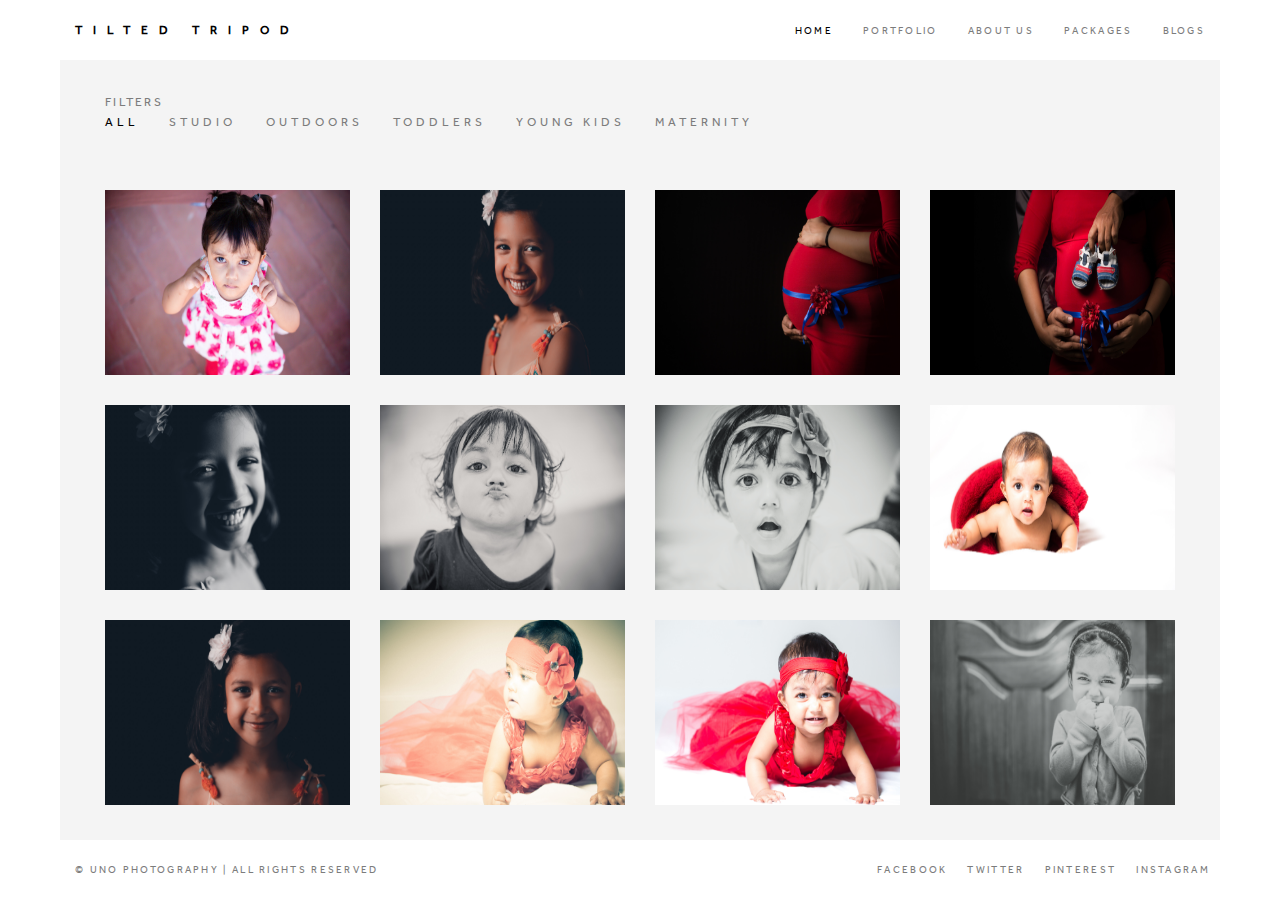
==== commit 12baf14c: "JD: Added blog page" ====
--- a/gallery_grid_icons.html
+++ b/gallery_grid_icons.html
@@ -72,7 +72,7 @@
                     </a>
                 </li>
                 <li>
-                    <a href="page_shortcodes.html">SHORTCODES</a>
+                    <a href="blog_fullwidth_2.html">BLOGS</a>
                 </li>
             </ul>
         </nav>
